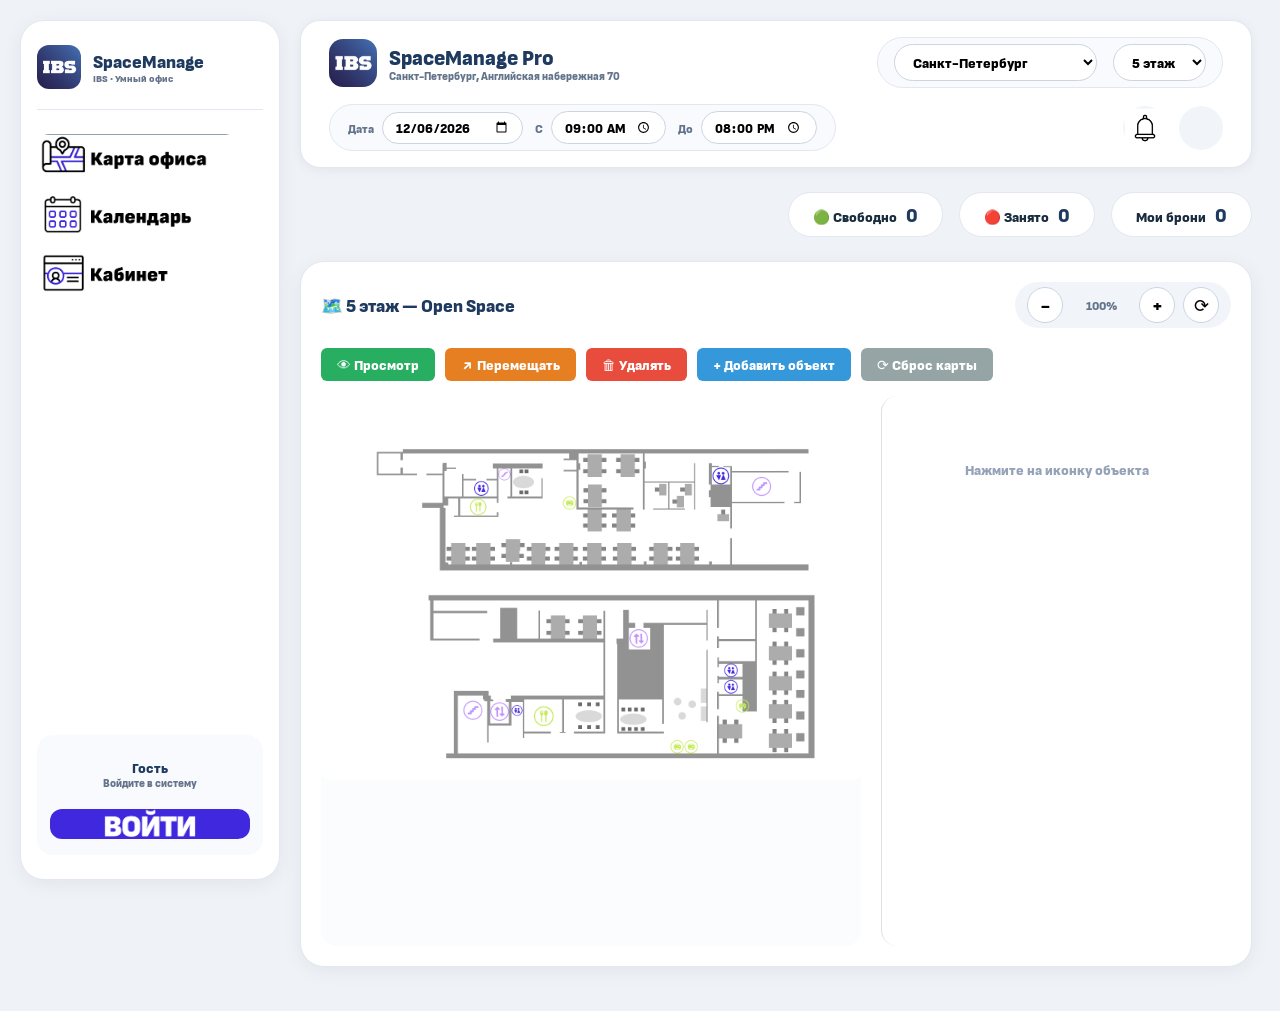
==== frontend/base.html @ 96b79b05 "Basic Frontend connect" ====
<!DOCTYPE html>
<html lang="ru">
<head>
    <meta charset="UTF-8">
    <meta name="viewport" content="width=device-width, initial-scale=1.0, user-scalable=no">
    <title>SpaceManage Pro — IBS</title>
    <style>
        @font-face {
            font-family: 'Attractive-Black';
            src: url('Attractive-Black.ttf') format('truetype');
            font-weight: normal;
            font-style: normal;
        }
        * { box-sizing: border-box; margin: 0; padding: 0; font-family: 'Attractive-Black', 'Segoe UI', sans-serif; }
        body { background-color: #EFF2F7; color: #1A2C3E; }

        .app-wrapper { display: flex; min-height: 100vh; max-width: 1600px; margin: 0 auto; }
        .sidebar-menu {
            width: 260px; background: #FFFFFF; border-radius: 24px; margin: 20px 0 20px 20px;
            padding: 24px 16px; box-shadow: 0 4px 20px rgba(0,0,0,0.06); border: 1px solid #E2E8F0;
            display: flex; flex-direction: column; gap: 24px; height: calc(100vh - 40px);
            position: sticky; top: 20px; overflow-y: auto;
        }
        .menu-logo { display: flex; align-items: center; gap: 12px; padding-bottom: 20px; border-bottom: 1px solid #E2E8F0; }
        .menu-logo-img { width: 44px; height: 44px; border-radius: 12px; object-fit: contain; background: #1E3A5F; display: flex; align-items: center; justify-content: center; color: white; font-size: 22px; font-weight: 700; flex-shrink: 0; }
        .menu-logo-text h2 { font-size: 1.1rem; color: #1E3A5F; font-weight: 700; }
        .menu-logo-text p { font-size: 0.65rem; color: #64748B; }
        .menu-nav { display: flex; flex-direction: column; gap: 8px; }
        .menu-item { display: flex; align-items: center; gap: 14px; padding: 12px 16px; border-radius: 14px; cursor: pointer; transition: all 0.2s; color: #475569; font-weight: 500; font-size: 0.9rem; }
        .menu-item:hover { background: #F1F5F9; }
        .menu-item.active { background: #1E3A5F; color: white; }
        .menu-user-card { margin-top: auto; background: #F8FAFE; border-radius: 16px; padding: 16px; text-align: center; display: flex; flex-direction: column; align-items: center; }
        .menu-user-name { font-weight: 600; color: #1E3A5F; margin-top: 8px; font-size: 0.9rem; }
        .menu-user-email { font-size: 0.7rem; color: #64748B; }
        .main-area { flex: 1; padding: 20px 28px 20px 20px; min-width: 0; }
        .main-header { background: #FFFFFF; border-radius: 20px; margin-bottom: 24px; box-shadow: 0 2px 12px rgba(0,0,0,0.06); padding: 16px 28px; display: flex; justify-content: space-between; align-items: center; flex-wrap: wrap; gap: 16px; border: 1px solid #E2E8F0; }
        .logo-area { display: flex; align-items: center; gap: 12px; }
        .logo-img-header { width: 48px; height: 48px; border-radius: 14px; object-fit: contain; background: #1E3A5F; display: flex; align-items: center; justify-content: center; color: white; font-size: 26px; font-weight: 800; flex-shrink: 0; }
        .logo-text h1 { font-size: 1.3rem; font-weight: 700; color: #1E3A5F; }
        .logo-text p { font-size: 0.7rem; color: #64748B; }
        .nav-controls { display: flex; align-items: center; gap: 16px; background: #F8FAFE; padding: 6px 16px; border-radius: 40px; border: 1px solid #E2E8F0; }
        .office-selector select, .floor-selector select { padding: 8px 14px; border: 1px solid #CBD5E0; border-radius: 30px; font-size: 0.85rem; background: white; cursor: pointer; }
        .filter-bar { display: flex; align-items: center; gap: 12px; background: #F8FAFE; padding: 6px 18px; border-radius: 40px; border: 1px solid #E2E8F0; }
        .filter-group { display: flex; align-items: center; gap: 8px; }
        .filter-group label { font-size: 0.75rem; font-weight: 500; color: #64748B; }
        .filter-group input { padding: 6px 12px; border: 1px solid #CBD5E0; border-radius: 30px; font-size: 0.8rem; background: white; }
        .header-actions { display: flex; align-items: center; gap: 12px; }
        .icon-btn { background: #F1F5F9; border: none; cursor: pointer; padding: 10px; border-radius: 50%; width: 44px; height: 44px; display: flex; align-items: center; justify-content: center; transition: all 0.2s; position: relative; }
        .icon-btn:hover { background: #E2E8F0; transform: scale(1.02); }
        .dropdown { position: relative; }
        .dropdown-menu { position: absolute; top: 55px; right: 0; background: white; border-radius: 20px; box-shadow: 0 12px 35px rgba(0,0,0,0.12); min-width: 320px; display: none; z-index: 1000; border: 1px solid #E2E8F0; }
        .dropdown-menu.show { display: block; animation: slideDown 0.2s ease; }
        @keyframes slideDown { from { opacity: 0; transform: translateY(-10px); } to { opacity: 1; transform: translateY(0); } }
        .dropdown-header { padding: 14px 18px; background: #F8FAFE; border-bottom: 1px solid #E2E8F0; font-weight: 600; color: #1E3A5F; display: flex; justify-content: space-between; border-radius: 20px 20px 0 0; }
        .dropdown-item { padding: 12px 18px; cursor: pointer; transition: background 0.2s; display: flex; align-items: center; gap: 12px; border-bottom: 1px solid #F1F5F9; font-size: 0.85rem; }
        .dropdown-item:hover { background: #F8FAFE; }
        .stats { display: flex; gap: 16px; margin-bottom: 24px; justify-content: flex-end; flex-wrap: wrap; }
        .stat-card { background: white; padding: 10px 24px; border-radius: 40px; font-size: 0.85rem; font-weight: 500; border: 1px solid #E2E8F0; }
        .stat-card span { color: #1E3A5F; font-weight: 700; font-size: 1.2rem; margin-left: 6px; }
        .map-container { background: white; border-radius: 24px; padding: 20px; box-shadow: 0 4px 20px rgba(0,0,0,0.06); border: 1px solid #E2E8F0; margin-bottom: 24px; }
        .map-header { display: flex; justify-content: space-between; align-items: center; margin-bottom: 20px; flex-wrap: wrap; gap: 12px; }
        .map-title { font-weight: 700; font-size: 1.1rem; color: #1E3A5F; }
        .zoom-controls { display: flex; gap: 8px; align-items: center; background: #F1F5F9; padding: 5px 12px; border-radius: 30px; }
        .zoom-btn { background: white; border: 1px solid #CBD5E0; width: 36px; height: 36px; border-radius: 30px; font-size: 18px; cursor: pointer; transition: all 0.2s; }
        .zoom-btn:hover { background: #E2E8F0; transform: scale(1.05); }
        .zoom-level { font-size: 12px; color: #64748B; min-width: 60px; text-align: center; font-weight: 500; }
        .editor-controls { display: flex; gap: 10px; margin-bottom: 15px; flex-wrap: wrap; align-items: center; }
        .mode-btn { background-color: #64748B; color: white; border: none; padding: 8px 16px; border-radius: 6px; cursor: pointer; font-size: 14px; transition: all 0.2s; }
        .mode-btn:hover { opacity: 0.85; }
        .mode-btn-active { background-color: #27ae60 !important; }
        .move-btn { background-color: #e67e22; }
        .delete-btn-mode { background-color: #e74c3c; }
        .add-btn { background-color: #3498db; }
        .reset-map-btn { background-color: #95a5a6; }
        .legend { display: flex; gap: 20px; flex-wrap: wrap; }
        .legend-item { display: flex; align-items: center; gap: 8px; font-size: 0.75rem; }
        .legend-color { width: 16px; height: 16px; border-radius: 50%; }
        .map-content { display: flex; flex: 1; gap: 20px; }
        .map-area { flex: 1; position: relative; min-height: 500px; overflow: hidden; border-radius: 16px; background: #FAFCFE; }
        .map-wrapper { position: relative; width: 100%; height: 100%; min-height: 550px; overflow: auto; background: #FAFCFE; border-radius: 16px; cursor: grab; }
        .map-wrapper:active { cursor: grabbing; }
        .map-inner { position: relative; transform-origin: 0 0; transition: transform 0.1s ease; width: 100%; display: inline-block; }
        .office-plan-img { width: 100%; height: auto; display: block; border-radius: 8px; pointer-events: none; user-select: none; }
        .floor-placeholder { width: 100%; min-height: 550px; background: linear-gradient(135deg, #f0f4f8 0%, #e2e8f0 100%); border-radius: 8px; display: flex; align-items: center; justify-content: center; flex-direction: column; gap: 12px; color: #94a3b8; font-size: 1.1rem; pointer-events: none; }
        .map-object { position: absolute; z-index: 5; transition: transform 0.15s ease; transform: translate(-50%, -50%); display: flex; justify-content: center; align-items: center; user-select: none; cursor: pointer; }
        .map-object:hover { transform: translate(-50%, -50%) scale(1.2); z-index: 10; }
        .object-infra { width: 32px; height: 32px; border-radius: 50%; background-color: #34495e; color: #ffffff; font-size: 14px; font-weight: bold; box-shadow: 0 3px 8px rgba(0,0,0,0.3); border: 2px solid #ffffff; }
        .object-chair { width: 14px; height: 14px; border-radius: 50%; border: 2px solid #fff; box-shadow: 0 2px 4px rgba(0,0,0,0.2); transition: transform 0.15s ease; }
        .chair-available { background-color: #2ecc71; }
        .chair-occupied { background-color: #e74c3c; }
        .chair-highlighted { animation: pulse 0.8s infinite alternate; box-shadow: 0 0 15px #3498db; border-color: #3498db; width: 20px; height: 20px; z-index: 8; }
        @keyframes pulse { from { transform: translate(-50%, -50%) scale(1); } to { transform: translate(-50%, -50%) scale(1.3); } }

        /* ПЕРЕГОВОРНЫЕ КОМНАТЫ */
        .object-meeting-room { width: 42px; height: 42px; border-radius: 12px; background-color: #3498db; color: white; font-size: 22px; font-weight: bold; box-shadow: 0 3px 8px rgba(0,0,0,0.3); border: 2px solid #ffffff; cursor: pointer; display: flex; align-items: center; justify-content: center; }
        .object-meeting-room:hover { transform: translate(-50%, -50%) scale(1.15); }
        .meeting-available { background-color: #3498db; box-shadow: 0 0 8px rgba(52,152,219,0.5); }
        .meeting-occupied { background-color: #e74c3c; }
        .meeting-highlighted { animation: pulse-meeting 0.8s infinite alternate; box-shadow: 0 0 20px #f39c12; border-color: #f39c12; width: 48px; height: 48px; z-index: 8; }
        @keyframes pulse-meeting { from { transform: translate(-50%, -50%) scale(1); } to { transform: translate(-50%, -50%) scale(1.2); } }

        /* ЗОНЫ ОТДЫХА: PlayStation, Теннис, Массаж (НЕ участвуют в поиске ближайших мест) */
        .object-recreation { width: 42px; height: 42px; border-radius: 12px; background-color: #9b59b6; color: white; font-size: 22px; font-weight: bold; box-shadow: 0 3px 8px rgba(0,0,0,0.3); border: 2px solid #ffffff; cursor: pointer; display: flex; align-items: center; justify-content: center; }
        .object-recreation:hover { transform: translate(-50%, -50%) scale(1.15); }
        .rec-available { background-color: #9b59b6; }
        .rec-occupied { background-color: #e74c3c; }

        .tooltip { position: fixed; background: #1E293B; color: white; padding: 10px 16px; border-radius: 12px; font-size: 0.75rem; z-index: 1500; pointer-events: none; white-space: nowrap; box-shadow: 0 4px 12px rgba(0,0,0,0.15); }
        .tooltip::before { content: ''; position: absolute; top: -6px; left: 50%; transform: translateX(-50%); border-left: 6px solid transparent; border-right: 6px solid transparent; border-bottom: 6px solid #1E293B; }
        .sidebar { width: 350px; background-color: #fff; border-left: 1px solid #e0e0e0; padding: 25px; display: flex; flex-direction: column; gap: 20px; overflow-y: auto; border-radius: 16px; }
        .info-card { background-color: #f8fafc; border: 1px solid #e2e8f0; border-radius: 8px; padding: 15px; }
        .info-card h3 { margin-bottom: 8px; color: #1e293b; font-size: 18px; }
        .nearest-title { font-weight: 600; font-size: 14px; color: #1e293b; margin-top: 15px; margin-bottom: 8px; }
        .nearest-list { list-style: none; display: flex; flex-direction: column; gap: 8px; }
        .nearest-item { background: #fff; border: 1px solid #e2e8f0; padding: 10px; border-radius: 6px; font-size: 13px; display: flex; justify-content: space-between; align-items: center; cursor: pointer; }
        .nearest-item:hover { background: #f8fafc; }
        .empty-state { color: #94a3b8; text-align: center; margin-top: 40px; font-size: 14px; }
        .calendar-view { display: none; background: white; border-radius: 24px; padding: 24px; border: 1px solid #E2E8F0; margin-bottom: 24px; }
        .calendar-view.show { display: block; }
        .calendar-header { display: flex; justify-content: space-between; align-items: center; margin-bottom: 24px; }
        .calendar-grid { display: grid; grid-template-columns: repeat(7, 1fr); gap: 8px; }
        .calendar-weekday { text-align: center; font-weight: 600; color: #64748B; padding: 12px; }
        .calendar-day { background: #F8FAFE; border-radius: 12px; padding: 12px 8px; text-align: center; cursor: pointer; transition: all 0.2s; min-height: 80px; }
        .calendar-day:hover { background: #E2E8F0; }
        .calendar-day-number { font-weight: 600; font-size: 1rem; margin-bottom: 4px; }
        .booking-dot { width: 6px; height: 6px; background: #3498db; border-radius: 50%; margin: 2px auto; }
        .event-badge { background: #1E3A5F; color: white; font-size: 10px; padding: 2px 6px; border-radius: 20px; margin-top: 4px; display: inline-block; }
        .booking-modal { display: none; position: fixed; top: 0; left: 0; width: 100%; height: 100%; background: rgba(0,0,0,0.5); backdrop-filter: blur(4px); z-index: 2000; align-items: center; justify-content: center; }
        .booking-modal.show { display: flex; }
        .booking-modal-content { background: white; border-radius: 28px; padding: 32px; max-width: 500px; width: 90%; animation: slideUp 0.3s ease; box-shadow: 0 25px 50px -12px rgba(0,0,0,0.25); }
        @keyframes slideUp { from { transform: translateY(30px); opacity: 0; } to { transform: translateY(0); opacity: 1; } }
        .form-group { margin-bottom: 20px; }
        .form-group label { display: block; font-weight: 500; font-size: 0.8rem; color: #64748B; margin-bottom: 6px; }
        .form-group input, .form-group select { width: 100%; padding: 12px 14px; border: 1px solid #CBD5E0; border-radius: 14px; font-size: 0.9rem; }
        .modal-buttons { display: flex; gap: 12px; margin-top: 24px; flex-direction: column; align-items: center; }
        .btn { padding: 12px 20px; border-radius: 40px; font-weight: 600; cursor: pointer; border: none; font-size: 0.9rem; }
        .btn-primary { background: #1E3A5F; color: white; flex: 1; }
        .btn-secondary { background: #F1F5F9; color: #1E293B; flex: 1; }
        .type-selector { display: grid; grid-template-columns: 1fr 1fr; gap: 10px; margin-bottom: 15px; }
        .type-option { padding: 10px; border: 1px solid #CBD5E0; border-radius: 12px; cursor: pointer; text-align: center; transition: all 0.2s; background: white; font-size: 0.85rem; }
        .type-option.selected { background: #1E3A5F; color: white; border-color: #1E3A5F; }
        .profile-page { display: none; background: white; border-radius: 24px; padding: 28px; margin-bottom: 24px; border: 1px solid #E2E8F0; }
        .profile-page.show { display: block; }
        .profile-header { display: flex; justify-content: space-between; margin-bottom: 24px; padding-bottom: 16px; border-bottom: 2px solid #E2E8F0; }
        .profile-title { font-size: 1.5rem; font-weight: 700; color: #1E3A5F; }
        .booking-item, .history-item { background: #F8FAFE; padding: 14px; border-radius: 16px; margin-bottom: 10px; display: flex; justify-content: space-between; align-items: center; flex-wrap: wrap; gap: 10px; }
        .booking-actions { display: flex; gap: 8px; }
        .btn-cancel-booking { background: #FEE2E2; color: #DC2626; border: none; padding: 6px 14px; border-radius: 30px; font-size: 0.7rem; cursor: pointer; }
        .btn-edit-booking { background: #FEF3C7; color: #D97706; border: none; padding: 6px 14px; border-radius: 30px; font-size: 0.7rem; cursor: pointer; }
        .back-btn { background: #F1F5F9; border: none; padding: 8px 20px; border-radius: 30px; cursor: pointer; font-size: 0.85rem; }
        .admin-panel { margin-top: 24px; background: #F8FAFE; border-radius: 20px; padding: 20px; border: 1px solid #E2E8F0; }
        .admin-panel h3 { font-size: 1.2rem; color: #1E3A5F; margin-bottom: 16px; display: flex; align-items: center; gap: 8px; }
        .admin-users-list { max-height: 300px; overflow-y: auto; margin-bottom: 20px; }
        .admin-user-item { background: white; padding: 12px 16px; border-radius: 12px; margin-bottom: 8px; display: flex; justify-content: space-between; align-items: center; border: 1px solid #E2E8F0; }
        .admin-user-info { display: flex; flex-direction: column; gap: 4px; }
        .admin-user-name { font-weight: 600; color: #1E3A5F; }
        .admin-user-email { font-size: 0.7rem; color: #64748B; }
        .admin-user-pass { font-size: 0.65rem; color: #94A3B8; }
        .admin-delete-btn { background: #FEE2E2; border: none; color: #DC2626; padding: 6px 12px; border-radius: 20px; cursor: pointer; font-size: 0.7rem; transition: all 0.2s; }
        .admin-delete-btn:hover { background: #FECACA; }
        .admin-add-form { display: flex; flex-wrap: wrap; gap: 12px; margin-top: 16px; padding-top: 16px; border-top: 1px solid #E2E8F0; }
        .admin-add-form input { flex: 1; min-width: 140px; padding: 10px 12px; border: 1px solid #CBD5E0; border-radius: 30px; font-size: 0.8rem; }
        .admin-add-btn { background: #1E3A5F; color: white; border: none; padding: 8px 20px; border-radius: 30px; cursor: pointer; font-weight: 500; transition: all 0.2s; }
        .admin-add-btn:hover { background: #2D4A6E; }
        .under-development { display: flex; align-items: center; justify-content: center; height: 500px; flex-direction: column; gap: 20px; background: #F8FAFE; border-radius: 16px; margin: 20px; }
        .toast { position: fixed; bottom: 24px; right: 24px; background: #1E3A5F; color: white; padding: 12px 24px; border-radius: 40px; z-index: 3000; animation: fadeInOut 2.5s ease; font-size: 0.85rem; box-shadow: 0 4px 16px rgba(0,0,0,0.2); }
        .toast.error { background-color: #e74c3c; }
        @keyframes fadeInOut { 0% { opacity: 0; transform: translateY(20px); } 15% { opacity: 1; transform: translateY(0); } 85% { opacity: 1; } 100% { opacity: 0; transform: translateY(20px); } }
        .confirm-popup { position: fixed; bottom: 24px; right: 24px; background: white; border-radius: 20px; padding: 20px 24px; box-shadow: 0 8px 32px rgba(0,0,0,0.18); border: 1px solid #E2E8F0; z-index: 3500; min-width: 300px; display: none; animation: slideUp 0.3s ease; }
        .confirm-popup.show { display: block; }
        .confirm-popup-title { font-weight: 700; color: #1E3A5F; margin-bottom: 8px; }
        .confirm-popup-info { font-size: 0.8rem; color: #64748B; margin-bottom: 16px; }
        .confirm-popup-btns { display: flex; gap: 10px; }

        /* Анимированные кнопки */
        .animated-btn { background-size: cover !important; background-position: center !important; background-repeat: no-repeat !important; transition: all 0.2s ease; border: none; cursor: pointer; position: relative; overflow: hidden; display: inline-block; font-size: 0 !important; color: transparent !important; text-indent: -9999px !important; }
        .animated-btn:hover { transform: scale(1.03); box-shadow: 0 0 0 4px rgba(52, 152, 219, 0.3); }
        .menu-user-card { margin-top: auto; background: #F8FAFE; border-radius: 16px; padding: 16px; text-align: center; display: flex; flex-direction: column; align-items: center; }
        .icon-btn#notifBtn, .icon-btn#profileBtn { width: 44px !important; height: 44px !important; border-radius: 50%; }
        .btn-book { width: 340px !important; height: 58px !important; border-radius: 14px; background-image: url('confirm-static.png') !important; }
        .btn-book1 { width: 340px !important; height: 33px !important; border-radius: 14px; background-image: url('зб1.png') !important; }
        .btn-cancel { width: 220px !important; height: 46px !important; border-radius: 12px; background-image: url('cancel-static.png') !important; }
        .btn-wp { width: 200px !important; height: 46px !important; border-radius: 12px; background-image: url('cabinet-static.png') !important; }
        .btn-mp { width: 200px !important; height: 46px !important; border-radius: 12px; background-image: url('map-static.png') !important; }
        .btn-cl { width: 200px !important; height: 46px !important; border-radius: 12px; background-image: url('calendar-static.png') !important; }
        .btn-ok { width: 240px !important; height: 46px !important; border-radius: 12px; background-image: url('+.png') !important; }
        .btn-enter { width: 200px !important; height: 30px !important; border-radius: 12px; margin-top: 20px; display: block; background-image: url('enter1.png') !important; }
        .btn-ex { width: 130px !important; height: 30px !important; border-radius: 12px; margin-top: 20px; display: block; background-image: url('ex1.png') !important; }
        .btn-mp:hover, .btn-mp:focus { background-image: url('map-hover.gif') !important; }
        .btn-cl:hover, .btn-cl:focus { background-image: url('calendar-hover.gif') !important; }
        .btn-wp:hover, .btn-wp:focus { background-image: url('cabinet-hover.gif') !important; }
        .btn-book:hover { background-image: url('confirm-hover.gif') !important; }
        .btn-ex:hover { background-image: url('ex2.gif') !important; }
        .btn-ok:hover { background-image: url('-.gif') !important; }
        .btn-cancel:hover { background-image: url('cancel-hover.gif') !important; }
        .btn-book1:hover { background-image: url('зб2.gif') !important; }
        .icon-btn#notifBtn { background-image: url('notification-static.png') !important; }
        .icon-btn#profileBtn { background-image: url('пд1.png') !important; }
        .icon-btn#notifBtn:hover { background-image: url('222.gif') !important; }
        .icon-btn#profileBtn:hover { background-image: url('1.gif') !important; }
        .modal-buttons { display: flex !important; flex-direction: column !important; align-items: center !important; gap: 12px !important; margin-top: 24px !important; }
        .btn-book { order: 1; }
        .btn-cancel { order: 2; }
        html, body { font-family: "Attractive-Black", sans-serif; }
        .menu-nav { display: flex; gap: 12px; }
        .menu-nav input { display: none; }
        #menu-map:checked + .btn-mp { background-image: url('map-hover.gif') !important; }
        #menu-calendar:checked + .btn-cl { background-image: url('calendar-hover.gif') !important; }
        #menu-profile:checked + .btn-wp { background-image: url('cabinet-hover.gif') !important; }
        .btn-mp:hover { background-image: url('map-hover.gif') !important; }
        .btn-cl:hover { background-image: url('calendar-hover.gif') !important; }
        .btn-wp:hover { background-image: url('cabinet-hover.gif') !important; }
        @media (max-width: 1200px) { .main-area { padding: 16px; } .map-content { flex-direction: column; } .sidebar { width: 100%; } }
        @media (max-width: 1000px) { .sidebar-menu { width: 80px; padding: 16px 8px; } .menu-logo-text, .menu-item span:not(.menu-icon), .menu-user-card p, .menu-user-name { display: none; } .menu-item { justify-content: center; } .main-header { flex-direction: column; } }
    </style>
</head>
<body>
<div class="app-wrapper">
    <div class="sidebar-menu">
        <div class="menu-logo">
            <div class="menu-logo-img" id="menuLogoContainer">IBS</div>
            <div class="menu-logo-text"><h2>SpaceManage</h2><p>IBS · Умный офис</p></div>
        </div>
        <div class="menu-nav">
            <div class="menu-item btn-mp animated-btn" data-page="map">Карта офиса</div>
            <div class="menu-item btn-cl animated-btn" data-page="calendar">Календарь</div>
            <div class="menu-item btn-wp animated-btn" data-page="profile">Личный кабинет</div>
        </div>
        <div class="menu-user-card" id="menuUserCard">
            <div class="menu-user-name" id="menuUserName">Гость</div>
            <div class="menu-user-email" id="menuUserEmail">Войдите в систему</div>
            <button class="btn-enter animated-btn" id="menuLoginBtn">Войти</button>
            <button class="btn-ex animated-btn" id="menuLogoutBtn">Выйти</button>
        </div>
    </div>
    <div class="main-area">
        <div class="main-header">
            <div class="logo-area">
                <div class="logo-img-header" id="headerLogoContainer">IBS</div>
                <div class="logo-text"><h1>SpaceManage Pro</h1><p>Санкт-Петербург, Английская набережная 70</p></div>
            </div>
            <div class="nav-controls">
                <div class="office-selector"><select id="officeSelect"><option value="spb" selected>Санкт-Петербург</option><option value="msk">Москва — в разработке</option><option value="kazan">Казань — в разработке</option></select></div>
                <div class="floor-selector"><select id="floorSelect"><option value="5" selected>5 этаж</option><option value="3">3 этаж</option></select></div>
            </div>
            <div class="filter-bar">
                <div class="filter-group"><label>Дата</label><input type="date" id="globalDateFilter"></div>
                <div class="filter-group"><label>С</label><input type="time" id="globalStartFilter" value="09:00"></div>
                <div class="filter-group"><label>До</label><input type="time" id="globalEndFilter" value="20:00"></div>
            </div>
            <div class="header-actions">
                <div class="dropdown"><button class="icon-btn animated-btn" id="notifBtn"></button><div class="dropdown-menu" id="notifMenu"><div class="dropdown-header">Уведомления<button id="clearAllNotifBtn" style="background:none;border:none;cursor:pointer;">✖</button></div><div id="notificationsList"></div></div></div>
                <div class="dropdown"><button class="icon-btn animated-btn" id="profileBtn"></button><div class="dropdown-menu" id="profileMenu"><div class="dropdown-header" id="profileHeader">Профиль</div><div class="dropdown-item" id="viewProfileBtn">Мой профиль</div><div class="dropdown-item" id="loginBtnItem">Войти</div><div class="dropdown-item" id="logoutBtnItem" style="display:none;">Выйти</div></div></div>
            </div>
        </div>
        <div class="stats" id="mainStats">
            <div class="stat-card">🟢 Свободно <span id="freeCount">0</span></div>
            <div class="stat-card">🔴 Занято <span id="occupiedCount">0</span></div>
            <div class="stat-card">Мои брони <span id="myBookingsCount">0</span></div>
        </div>
        <div id="mapPage"></div>
        <div id="calendarPage" class="calendar-view">
            <div class="calendar-header"><button class="btn btn-secondary" id="prevMonthBtn">◀ Назад</button><h2 id="currentMonthYear"></h2><button class="btn btn-secondary" id="nextMonthBtn">Вперёд ▶</button></div>
            <div class="calendar-grid" id="calendarGrid"><div class="calendar-weekday">Пн</div><div class="calendar-weekday">Вт</div><div class="calendar-weekday">Ср</div><div class="calendar-weekday">Чт</div><div class="calendar-weekday">Пт</div><div class="calendar-weekday">Сб</div><div class="calendar-weekday">Вс</div></div>
        </div>
        <div id="profilePage" class="profile-page">
            <div class="profile-header"><div class="profile-title">Личный кабинет</div><button class="back-btn" id="backToMapBtn">← На карту</button></div>
            <div style="margin-bottom:20px; padding:16px; background:#F8FAFE; border-radius:16px;"><strong>Имя:</strong> <span id="profileName">—</span><br><strong>Email:</strong> <span id="profileEmail">—</span></div>
            <div id="profileBookingsContainer" style="margin-bottom:20px;"><h4>Мои активные бронирования</h4><div id="profileBookingsList"></div></div>
            <div id="adminPanelContainer"></div>
        </div>
    </div>
</div>

<div id="bookingModal" class="booking-modal"><div class="booking-modal-content"><h3>Бронирование места</h3><div id="modalSelectedSpace">—</div><div class="form-group"><label>Дата</label><input type="date" id="modalBookingDate"></div><div class="form-group"><label>Начало</label><input type="time" id="modalStartTime"></div><div class="form-group"><label>Конец</label><input type="time" id="modalEndTime"></div><div class="form-group"><label>👥 Пригласить участника</label><input type="text" id="inviteUser" placeholder="Имя коллеги"></div><div class="modal-buttons"><button class="btn-cancel animated-btn" id="closeModalBtn">Отмена</button><button class="btn-book animated-btn" id="confirmBookingBtn">Забронировать</button></div></div></div>
<div class="confirm-popup" id="confirmPopup"><div class="confirm-popup-title">Подтвердите бронирование</div><div id="confirmPopupInfo">—</div><div class="confirm-popup-btns"><button class="btn-cancel animated-btn" id="confirmPopupCancelBtn">Отмена</button><button class="btn-ok animated-btn" id="confirmPopupOkBtn">Подтвердить</button></div></div>
<div id="editModal" class="booking-modal"><div class="booking-modal-content"><h3>✏️ Редактирование брони</h3><div id="editSelectedSpace">—</div><div class="form-group"><label>Дата</label><input type="date" id="editBookingDate"></div><div class="form-group"><label>Начало</label><input type="time" id="editStartTime"></div><div class="form-group"><label>Конец</label><input type="time" id="editEndTime"></div><div class="form-group"><label>Пригласить</label><input type="text" id="editInviteUser" placeholder="Имя коллеги"></div><div class="modal-buttons"><button class="btn-cancel animated-btn" id="closeEditBtn">Отмена</button><button class="btn-ok animated-btn" id="saveEditBtn">Сохранить</button></div></div></div>
<div id="authModal" class="booking-modal"><div class="booking-modal-content"><h3>Авторизация</h3><div class="form-group"><input type="text" id="loginName" placeholder="Ваше имя"></div><div class="form-group"><input type="email" id="loginEmail" placeholder="Email"></div><div class="modal-buttons"><button class="btn-secondary" id="closeAuthBtn">Отмена</button><button class="btn-primary" id="doLoginBtn">Войти</button></div></div></div>
<div id="addObjectModal" class="booking-modal"><div class="booking-modal-content add-object-modal-content"><h3>➕ Добавить объект</h3><div class="form-group"><label>Тип объекта:</label><div class="type-selector" id="objectTypeSelector"><div class="type-option" data-type="chair" data-label="💺" data-name="Рабочее место">💺 Кресло</div><div class="type-option" data-type="toilet" data-label="🚽" data-name="Туалет">🚽 Туалет</div><div class="type-option" data-type="canteen" data-label="☕" data-name="Столовая">☕ Столовая</div><div class="type-option" data-type="meeting_room" data-label="👥" data-name="Переговорная">👥 Переговорная</div><div class="type-option" data-type="playstation" data-label="🎮" data-name="PlayStation">🎮 PlayStation</div><div class="type-option" data-type="tennis" data-label="🏓" data-name="Настольный теннис">🏓 Теннис</div><div class="type-option" data-type="massage" data-label="💆" data-name="Массажное кресло">💆 Массаж</div></div></div><div class="form-group"><label>Название</label><input type="text" id="newObjectName" placeholder="Название"></div><div class="modal-buttons"><button class="btn btn-secondary" id="closeAddModalBtn">Отмена</button><button class="btn btn-primary" id="confirmAddObjectBtn">Добавить</button></div></div></div>

<script>
// ==============================================
// ДАННЫЕ КАРТЫ (инфраструктура + кресла + переговорные + зоны отдыха)
// ==============================================
const defaultFloorData = {
    'spb_5': {
        infra: [
            { id: 'f5_toilet_top', type: 'toilet', label: 'WC', name: 'Туалет (Верхнее крыло)', desc: 'Санитарная зона', x: 28.5, y: 24.5 },
            { id: 'f5_canteen_top', type: 'canteen', label: '☕', name: 'Столовая', desc: 'Зона кухни', x: 28.5, y: 34.0 },
            { id: 'f5_lift', type: 'lift', label: '🛗', name: 'Лифт', desc: 'Лифтовой холл', x: 33.5, y: 82.5 },
            { id: 'f5_printer', type: 'printer', label: '🖨️', name: 'Принтер', desc: 'МФУ', x: 55.0, y: 25.0 }
        ],
        chairs: [
            { id: 'f5_w1', name: 'Рабочее место А-1', type: 'workspace', desc: 'Стол с ПК', available: true, x: 49.0, y: 17.5 },
            { id: 'f5_w2', name: 'Рабочее место А-2', type: 'workspace', desc: 'Стол с ПК', available: true, x: 53.0, y: 17.5 },
            { id: 'f5_w3', name: 'Рабочее место А-3', type: 'workspace', desc: 'Стол с ПК', available: true, x: 49.0, y: 27.0 },
            { id: 'f5_b1', name: 'Рабочее место Б-1', type: 'workspace', desc: 'Open Space', available: true, x: 24.5, y: 41.5 },
            { id: 'f5_b2', name: 'Рабочее место Б-2', type: 'workspace', desc: 'Open Space', available: false, x: 29.0, y: 41.5 },
            { id: 'f5_b3', name: 'Рабочее место Б-3', type: 'workspace', desc: 'Open Space', available: true, x: 33.5, y: 41.5 }
        ],
        meetingRooms: [
            { id: 'f5_meeting_big', name: 'Большая переговорная', desc: 'Вместительная комната до 12 человек', available: true, x: 65.0, y: 45.0, capacity: 12, hasProjector: true, type: 'meeting_room', label: '👥' },
            { id: 'f5_meeting_small', name: 'Малая переговорная', desc: 'Уютная комната до 6 человек', available: true, x: 72.0, y: 55.0, capacity: 6, hasProjector: false, type: 'meeting_room', label: '👥' }
        ],
        recreation: [
            { id: 'f5_playstation', name: 'PlayStation 5', desc: 'Игровая зона с PS5', available: true, x: 80.0, y: 30.0, type: 'playstation', label: '🎮' },
            { id: 'f5_tennis', name: 'Настольный теннис', desc: 'Стол для пинг-понга', available: true, x: 20.0, y: 70.0, type: 'tennis', label: '🏓' },
            { id: 'f5_massage', name: 'Массажное кресло', desc: 'Зона релаксации', available: true, x: 85.0, y: 75.0, type: 'massage', label: '💆' }
        ]
    },
    'spb_3': {
        infra: [
            { id: 'f3_toilet_a', type: 'toilet', label: 'WC', name: 'Туалет', desc: 'Санитарная зона', x: 22.0, y: 30.0 }
        ],
        chairs: [
            { id: 'f3_c1', name: 'Зал А — Место 1', type: 'workspace', desc: 'Рабочее место', available: true, x: 45.0, y: 35.0 },
            { id: 'f3_c2', name: 'Зал А — Место 2', type: 'workspace', desc: 'Рабочее место', available: true, x: 52.0, y: 35.0 },
            { id: 'f3_c3', name: 'Зал А — Место 3', type: 'workspace', desc: 'Рабочее место', available: false, x: 59.0, y: 35.0 }
        ],
        meetingRooms: [
            { id: 'f3_meeting', name: 'Конференц-зал', desc: 'Большой зал для совещаний', available: true, x: 70.0, y: 25.0, capacity: 20, hasProjector: true, type: 'meeting_room', label: '👥' }
        ],
        recreation: [
            { id: 'f3_playstation', name: 'PlayStation', desc: 'Игровая зона', available: true, x: 15.0, y: 70.0, type: 'playstation', label: '🎮' }
        ]
    }
};

function loadFloorData(floorKey) {
    const saved = localStorage.getItem(`floor_${floorKey}`);
    if (saved) return JSON.parse(saved);
    return JSON.parse(JSON.stringify(defaultFloorData[floorKey] || { infra: [], chairs: [], meetingRooms: [], recreation: [] }));
}
function saveFloorData(floorKey, data) { localStorage.setItem(`floor_${floorKey}`, JSON.stringify(data)); }

let currentFloorKey = 'spb_5';
let infraObjects = [], chairs = [], meetingRooms = [], recreation = [];
let nextChairId = Date.now(), nextInfraId = Date.now() + 1, nextMeetingId = Date.now() + 2, nextRecId = Date.now() + 3;
let currentMode = 'view', currentZoom = 1.0;
const MIN_ZOOM = 1.0, MAX_ZOOM = 2.0;
let currentPage = 'map', currentCalendarDate = new Date();
let pendingNewObjectType = null, editingBookingId = null, currentTooltip = null, pendingBookingData = null;
let currentUser = JSON.parse(localStorage.getItem('officeUser')) || null;
let bookings = JSON.parse(localStorage.getItem('officeBookings')) || [];
let notifications = JSON.parse(localStorage.getItem('officeNotifications')) || [];
let currentSelectedItem = null;
let employees = JSON.parse(localStorage.getItem('officeEmployees')) || [];

function isRealAdmin() {
    if (!currentUser) return false;
    if (currentUser.name === 'Admin' && currentUser.isAdmin === true) return true;
    const adminInEmployees = employees.find(e => e.name === 'Admin' && e.isAdmin === true);
    if (adminInEmployees && currentUser.name === 'Admin') return true;
    return false;
}

function saveToLocal() {
    localStorage.setItem('officeBookings', JSON.stringify(bookings));
    localStorage.setItem('officeUser', JSON.stringify(currentUser));
    localStorage.setItem('officeNotifications', JSON.stringify(notifications));
    localStorage.setItem('officeEmployees', JSON.stringify(employees));
}
function saveCurrentFloor() { saveFloorData(currentFloorKey, { infra: infraObjects, chairs: chairs, meetingRooms: meetingRooms, recreation: recreation }); }
function escapeHtml(str) { if (!str) return ''; return str.replace(/[&<>"']/g, m => ({'&':'&amp;','<':'&lt;','>':'&gt;','"':'&quot;',"'":'&#39;'})[m]); }
function showToast(msg, isError) { const toast = document.createElement('div'); toast.className = 'toast' + (isError ? ' error' : ''); toast.innerText = msg; document.body.appendChild(toast); setTimeout(() => toast.remove(), 2500); }
function addNotification(text) { notifications.unshift({ id: Date.now(), text, time: new Date().toLocaleTimeString(), read: false }); if (notifications.length > 30) notifications.pop(); saveToLocal(); updateNotificationsUI(); }
function updateNotificationsUI() { const c = document.getElementById('notificationsList'); if (!c) return; if (notifications.length === 0) { c.innerHTML = '<div class="dropdown-item" style="color:#94a3b8;">Нет уведомлений</div>'; return; } c.innerHTML = notifications.slice(0,15).map(n => `<div class="dropdown-item"><div>${escapeHtml(n.text)}</div><div style="font-size:0.7rem;color:#888;">${n.time}</div></div>`).join(''); }

function isItemBooked(itemId, itemType, date, start, end) {
    for (let b of bookings) {
        if (b.spaceId === itemId && b.date === date && start < b.endTime && end > b.startTime) return b;
    }
    return null;
}
function getItemAvailability(itemId, isAvailable, date, start, end) {
    const booking = isItemBooked(itemId, null, date, start, end);
    return { available: booking ? false : isAvailable, booking };
}

function getChairAvailability(chair) {
    const date = document.getElementById('globalDateFilter').value;
    const start = document.getElementById('globalStartFilter').value;
    const end = document.getElementById('globalEndFilter').value;
    return getItemAvailability(chair.id, chair.available, date, start, end);
}
function getMeetingRoomAvailability(room) {
    const date = document.getElementById('globalDateFilter').value;
    const start = document.getElementById('globalStartFilter').value;
    const end = document.getElementById('globalEndFilter').value;
    return getItemAvailability(room.id, room.available, date, start, end);
}
function getRecreationAvailability(rec) {
    const date = document.getElementById('globalDateFilter').value;
    const start = document.getElementById('globalStartFilter').value;
    const end = document.getElementById('globalEndFilter').value;
    return getItemAvailability(rec.id, rec.available, date, start, end);
}

// Поиск ближайших мест ТОЛЬКО для кресел и переговорных (НЕ для зон отдыха)
function findNearestSpaces(objX, objY, limit = 3) {
    const date = document.getElementById('globalDateFilter').value;
    const start = document.getElementById('globalStartFilter').value;
    const end = document.getElementById('globalEndFilter').value;
    const availableChairs = chairs.filter(c => !isItemBooked(c.id, null, date, start, end) && c.available);
    const availableRooms = meetingRooms.filter(r => !isItemBooked(r.id, null, date, start, end) && r.available);
    const allSpaces = [...availableChairs.map(s => ({ ...s, spaceType: 'chair', icon: '💺' })), ...availableRooms.map(s => ({ ...s, spaceType: 'meeting_room', icon: '👥' }))];
    return allSpaces.map(s => ({ ...s, dist: Math.hypot(s.x-objX, s.y-objY) })).sort((a,b)=>a.dist-b.dist).slice(0, limit);
}
function highlightNearestSpaces(objX, objY) {
    document.querySelectorAll('.object-chair, .object-meeting-room').forEach(el => el.classList.remove('chair-highlighted', 'meeting-highlighted'));
    findNearestSpaces(objX, objY, 3).forEach(space => {
        const el = document.getElementById(space.id);
        if (el) {
            if (space.spaceType === 'chair') el.classList.add('chair-highlighted');
            else el.classList.add('meeting-highlighted');
        }
    });
}

function showTooltip(element, item, type) {
    let available, booking;
    if (type === 'chair') { const res = getChairAvailability(item); available = res.available; booking = res.booking; }
    else if (type === 'meeting_room') { const res = getMeetingRoomAvailability(item); available = res.available; booking = res.booking; }
    else { const res = getRecreationAvailability(item); available = res.available; booking = res.booking; }
    const start = document.getElementById('globalStartFilter').value, end = document.getElementById('globalEndFilter').value;
    let text = `<strong>${escapeHtml(item.name)}</strong><br>`;
    if (type === 'meeting_room') text += `👥 ${item.capacity} чел.<br>`;
    if (!available && booking) text += `🔴 Занято: ${booking.startTime}—${booking.endTime}<br>👤 ${escapeHtml(booking.userName)}`;
    else text += `🟢 Свободно ${start}—${end}`;
    if (currentTooltip) currentTooltip.remove();
    const tt = document.createElement('div'); tt.className = 'tooltip'; tt.innerHTML = text; document.body.appendChild(tt);
    const rect = element.getBoundingClientRect();
    tt.style.left = (rect.left + rect.width/2 - tt.offsetWidth/2) + 'px';
    tt.style.top = (rect.top - tt.offsetHeight - 8) + 'px';
    currentTooltip = tt;
}
function hideTooltip() { if (currentTooltip) { currentTooltip.remove(); currentTooltip = null; } }

function switchFloor(office, floor) {
    saveCurrentFloor();
    const newKey = `${office}_${floor}`;
    currentFloorKey = newKey;
    const data = loadFloorData(newKey);
    infraObjects = data.infra || [];
    chairs = data.chairs || [];
    meetingRooms = data.meetingRooms || [];
    recreation = data.recreation || [];
    currentZoom = 1.0;
}

function renderAdminPanel() {
    const container = document.getElementById('adminPanelContainer');
    if (!container) return;
    if (!currentUser || !isRealAdmin()) { container.innerHTML = ''; return; }
    container.innerHTML = `<div class="admin-panel"><h3>🔧 Панель администратора</h3><div class="admin-users-list" id="adminUsersList"></div><div class="admin-add-form"><input type="text" id="newEmpName" placeholder="Имя"><input type="email" id="newEmpEmail" placeholder="Email"><input type="text" id="newEmpPass" placeholder="Пароль"><button class="admin-add-btn" id="addEmployeeBtn">➕ Добавить</button></div></div>`;
    renderEmployeeList();
    document.getElementById('addEmployeeBtn')?.addEventListener('click', () => {
        const name = document.getElementById('newEmpName').value.trim();
        const email = document.getElementById('newEmpEmail').value.trim();
        const pass = document.getElementById('newEmpPass').value.trim();
        if (!name || !email || !pass) { showToast('Заполните все поля', true); return; }
        if (employees.some(e => e.name === name || e.email === email)) { showToast('Сотрудник уже существует', true); return; }
        employees.push({ id: Date.now(), name, email, password: pass, isAdmin: false });
        saveToLocal();
        renderAdminPanel();
        showToast(`✅ Сотрудник ${name} добавлен`);
    });
}
function renderEmployeeList() {
    const list = document.getElementById('adminUsersList');
    if (!list) return;
    if (employees.length === 0) { list.innerHTML = '<div style="text-align:center;color:#94a3b8;">Нет сотрудников</div>'; return; }
    list.innerHTML = employees.map(emp => `<div class="admin-user-item"><div class="admin-user-info"><div class="admin-user-name">${escapeHtml(emp.name)} ${emp.isAdmin ? '👑' : ''}</div><div class="admin-user-email">${escapeHtml(emp.email)}</div><div class="admin-user-pass">🔒 ${escapeHtml(emp.password)}</div></div>${!emp.isAdmin ? `<button class="admin-delete-btn" data-id="${emp.id}">🗑 Удалить</button>` : '<span style="font-size:0.7rem;color:#94a3b8;">Админ</span>'}</div>`).join('');
    document.querySelectorAll('.admin-delete-btn').forEach(btn => {
        btn.addEventListener('click', () => {
            const id = parseInt(btn.dataset.id);
            const toDelete = employees.find(e => e.id === id);
            if (toDelete && !toDelete.isAdmin && confirm(`Удалить сотрудника ${toDelete.name}?`)) {
                employees = employees.filter(e => e.id !== id);
                saveToLocal();
                renderAdminPanel();
                showToast(`❌ ${toDelete.name} удалён`);
            }
        });
    });
}

function renderMap() {
    const office = document.getElementById('officeSelect').value, floor = document.getElementById('floorSelect').value;
    const mapContainer = document.getElementById('mapPage');
    if (office !== 'spb' || !['5','3'].includes(floor)) { mapContainer.innerHTML = `<div class="under-development"><h2>В разработке</h2><p>Карта скоро появится</p></div>`; updateStats(); return; }
    const newKey = `spb_${floor}`;
    if (currentFloorKey !== newKey) switchFloor('spb', floor);
    const imgSrc = floor === '5' ? 'floor5.png' : 'floor3.png';
    const floorLabels = {'5':'5 этаж — Open Space','3':'3 этаж — Конференц-зал'};
    mapContainer.innerHTML = `<div class="map-container"><div class="map-header"><div class="map-title">🗺️ ${floorLabels[floor]}</div><div class="zoom-controls"><button class="zoom-btn" id="zoomOutBtn">−</button><span class="zoom-level" id="zoomLevel">${Math.round(currentZoom*100)}%</span><button class="zoom-btn" id="zoomInBtn">+</button><button class="zoom-btn" id="resetZoomBtn">⟳</button></div></div><div class="editor-controls"><button id="viewModeBtn" class="mode-btn ${currentMode==='view'?'mode-btn-active':''}">👁 Просмотр</button><button id="moveModeBtn" class="mode-btn move-btn ${currentMode==='move'?'mode-btn-active':''}">↗️ Перемещать</button><button id="deleteModeBtn" class="mode-btn delete-btn-mode ${currentMode==='delete'?'mode-btn-active':''}">🗑 Удалять</button><button id="addObjectBtn" class="mode-btn add-btn">+ Добавить объект</button><button id="resetMapBtn" class="mode-btn reset-map-btn">⟳ Сброс карты</button></div><div class="map-content"><div class="map-area"><div class="map-wrapper" id="mapWrapper"><div class="map-inner" id="mapInner" style="transform:scale(${currentZoom})">${imgSrc ? `<img src="${imgSrc}" class="office-plan-img">` : `<div class="floor-placeholder"><div class="ph-icon">🏢</div><div class="ph-text">${floorLabels[floor]}</div></div>`}<div id="objectsContainer"></div></div></div></div><div class="sidebar" id="sidebar"><div id="sidebarContent"><div class="empty-state">Нажмите на иконку объекта</div></div></div></div></div>`;
    document.getElementById('zoomInBtn').onclick = zoomIn; document.getElementById('zoomOutBtn').onclick = zoomOut; document.getElementById('resetZoomBtn').onclick = resetZoom;
    document.getElementById('viewModeBtn').onclick = () => setMode('view'); document.getElementById('moveModeBtn').onclick = () => setMode('move'); document.getElementById('deleteModeBtn').onclick = () => setMode('delete');
    document.getElementById('addObjectBtn').onclick = () => { document.querySelectorAll('.type-option').forEach(o=>o.classList.remove('selected')); document.getElementById('newObjectName').value=''; pendingNewObjectType=null; document.getElementById('addObjectModal').classList.add('show'); };
    document.getElementById('resetMapBtn').onclick = resetMapToDefault;
    document.getElementById('mapWrapper').addEventListener('wheel', e => { e.preventDefault(); if(e.deltaY<0) zoomIn(); else zoomOut(); }, { passive: false });
    renderObjects(); updateStats();
}

function makeDraggable(el, obj) {
    let dragging=false;
    el.onmousedown=(e)=>{
        if(currentMode!=='move') return;
        e.preventDefault(); e.stopPropagation(); dragging=true; el.style.cursor='grabbing'; document.body.style.userSelect='none';
        const onMove=(e)=>{
            if(!dragging) return;
            const wrap=document.getElementById('mapWrapper'); if(!wrap) return;
            const rect=wrap.getBoundingClientRect();
            let px=((e.clientX-rect.left)/rect.width)*100, py=((e.clientY-rect.top)/rect.height)*100;
            px=Math.min(Math.max(px,2),98); py=Math.min(Math.max(py,2),98);
            obj.x=px; obj.y=py; el.style.left=px+'%'; el.style.top=py+'%';
        };
        const onUp=()=>{ dragging=false; el.style.cursor='grab'; document.body.style.userSelect=''; saveCurrentFloor(); document.removeEventListener('mousemove',onMove); document.removeEventListener('mouseup',onUp); showToast('Позиция сохранена'); };
        document.addEventListener('mousemove',onMove); document.addEventListener('mouseup',onUp);
    };
}

function renderObjects() {
    const c = document.getElementById('objectsContainer'); if(!c) return; c.innerHTML='';
    infraObjects.forEach(obj=>{
        const el=document.createElement('div'); el.id=obj.id; el.className='map-object object-infra'; el.style.left=obj.x+'%'; el.style.top=obj.y+'%'; el.innerHTML=obj.label; el.title=obj.name;
        if(currentMode==='view') el.onclick=(e)=>{ e.stopPropagation(); showInfraInfo(obj); highlightNearestSpaces(obj.x,obj.y); };
        else if(currentMode==='move') makeDraggable(el,obj);
        else if(currentMode==='delete') el.onclick=(e)=>{ e.stopPropagation(); if(confirm('Удалить объект?')){ infraObjects=infraObjects.filter(i=>i.id!==obj.id); saveCurrentFloor(); renderMap(); showToast('Объект удалён',true); } };
        c.appendChild(el);
    });
    meetingRooms.forEach(room=>{
        const {available}=getMeetingRoomAvailability(room);
        const el=document.createElement('div'); el.id=room.id; el.className=`map-object object-meeting-room ${available?'meeting-available':'meeting-occupied'}`; el.style.left=room.x+'%'; el.style.top=room.y+'%'; el.innerHTML=room.label||'👥'; el.title=`${room.name} (${room.capacity} чел.)`;
        if(currentMode==='view'){
            el.onclick=(e)=>{ e.stopPropagation(); showMeetingRoomInfo(room); };
            el.onmouseenter=()=>showTooltip(el,room,'meeting_room'); el.onmouseleave=hideTooltip;
        } else if(currentMode==='move') makeDraggable(el,room);
        else if(currentMode==='delete') el.onclick=()=>{ if(confirm(`Удалить ${room.name}?`)){ meetingRooms=meetingRooms.filter(r=>r.id!==room.id); saveCurrentFloor(); renderMap(); showToast('Переговорная удалена',true); } };
        c.appendChild(el);
    });
    recreation.forEach(rec=>{
        const {available}=getRecreationAvailability(rec);
        const el=document.createElement('div'); el.id=rec.id; el.className=`map-object object-recreation ${available?'rec-available':'rec-occupied'}`; el.style.left=rec.x+'%'; el.style.top=rec.y+'%'; el.innerHTML=rec.label; el.title=rec.name;
        if(currentMode==='view'){
            el.onclick=(e)=>{ e.stopPropagation(); showRecreationInfo(rec); };
            el.onmouseenter=()=>showTooltip(el,rec,rec.type); el.onmouseleave=hideTooltip;
        } else if(currentMode==='move') makeDraggable(el,rec);
        else if(currentMode==='delete') el.onclick=()=>{ if(confirm(`Удалить ${rec.name}?`)){ recreation=recreation.filter(r=>r.id!==rec.id); saveCurrentFloor(); renderMap(); showToast('Зона удалена',true); } };
        c.appendChild(el);
    });
    chairs.forEach(chair=>{
        const {available}=getChairAvailability(chair);
        const el=document.createElement('div'); el.id=chair.id; el.className=`map-object object-chair ${available?'chair-available':'chair-occupied'}`; el.style.left=chair.x+'%'; el.style.top=chair.y+'%'; el.title=chair.name;
        if(currentMode==='view'){
            el.onclick=()=>{ if(available) openBookingModal(chair, 'chair'); else showToast('Это место уже занято',true); };
            el.onmouseenter=()=>showTooltip(el,chair,'chair'); el.onmouseleave=hideTooltip;
        } else if(currentMode==='move') makeDraggable(el,chair);
        else if(currentMode==='delete') el.onclick=()=>{ if(confirm('Удалить рабочее место?')){ chairs=chairs.filter(c=>c.id!==chair.id); saveCurrentFloor(); renderMap(); showToast('Место удалено',true); } };
        c.appendChild(el);
    });
    updateStats();
}

function showInfraInfo(obj) {
    const nearest = findNearestSpaces(obj.x, obj.y, 3);
    let nearestHtml = nearest.length > 0 ? nearest.map(s => `<li class="nearest-item" onclick="window.openBookingModalFromId('${s.id}', '${s.spaceType}')"><div><strong>${escapeHtml(s.name)}</strong><br><span style="font-size:11px;">${s.spaceType === 'chair' ? '💻 Рабочее место' : '👥 Переговорная'}</span><br><span style="font-size:10px;">📏 ${Math.round(s.dist)}%</span></div><button class="btn-book1 animated-btn">Занять</button></li>`).join('') : '<li class="empty-state">Нет свободных мест</li>';
    document.getElementById('sidebarContent').innerHTML = `<div class="info-card"><h3>${escapeHtml(obj.name)}</h3><p>${escapeHtml(obj.desc)}</p><p style="font-size:11px;margin-top:8px;">🕐 ${document.getElementById('globalStartFilter').value}—${document.getElementById('globalEndFilter').value}</p></div><div class="nearest-title">Ближайшие свободные места:</div><ul class="nearest-list">${nearestHtml}</ul>`;
}
function showMeetingRoomInfo(room) {
    const {available, booking} = getMeetingRoomAvailability(room);
    const start = document.getElementById('globalStartFilter').value, end = document.getElementById('globalEndFilter').value;
    const status = available ? '<span style="color:#2ecc71;">🟢 Свободна</span>' : `<span style="color:#e74c3c;">🔴 Занята (${booking?.startTime}—${booking?.endTime})</span>`;
    const btn = available ? `<button class="btn-book1 animated-btn" style="margin-top:15px; width:100%;" onclick="openMeetingBookingModal('${room.id}')">Забронировать</button>` : '';
    document.getElementById('sidebarContent').innerHTML = `<div class="info-card"><h3>👥 ${escapeHtml(room.name)}</h3><p>${escapeHtml(room.desc)}</p><p>👥 Вместимость: ${room.capacity} человек</p><p>📽️ Проектор: ${room.hasProjector ? '✅ есть' : '❌ нет'}</p><p>🕐 ${start}—${end}</p><p>${status}</p>${btn}</div>`;
}
function showRecreationInfo(rec) {
    const {available, booking} = getRecreationAvailability(rec);
    const start = document.getElementById('globalStartFilter').value, end = document.getElementById('globalEndFilter').value;
    const status = available ? '<span style="color:#2ecc71;">🟢 Свободно</span>' : `<span style="color:#e74c3c;">🔴 Занято (${booking?.startTime}—${booking?.endTime})</span>`;
    const btn = available ? `<button class="btn-book1 animated-btn" style="margin-top:15px; width:100%;" onclick="openRecreationBookingModal('${rec.id}')">Забронировать</button>` : '';
    document.getElementById('sidebarContent').innerHTML = `<div class="info-card"><h3>${rec.label} ${escapeHtml(rec.name)}</h3><p>${escapeHtml(rec.desc)}</p><p>🕐 ${start}—${end}</p><p>${status}</p>${btn}</div>`;
}

function updateStats() {
    const date = document.getElementById('globalDateFilter').value, start = document.getElementById('globalStartFilter').value, end = document.getElementById('globalEndFilter').value;
    let occupied = 0;
    chairs.forEach(c => { if(isItemBooked(c.id, null, date, start, end)) occupied++; });
    meetingRooms.forEach(r => { if(isItemBooked(r.id, null, date, start, end)) occupied++; });
    recreation.forEach(r => { if(isItemBooked(r.id, null, date, start, end)) occupied++; });
    const total = chairs.length + meetingRooms.length + recreation.length;
    document.getElementById('freeCount').innerText = total - occupied;
    document.getElementById('occupiedCount').innerText = occupied;
    document.getElementById('myBookingsCount').innerText = currentUser ? bookings.filter(b => b.userName === currentUser.name).length : 0;
    renderProfileBookingsList();
}

function renderProfileBookingsList() {
    const div = document.getElementById('profileBookingsList');
    if(!div) return;
    if(!currentUser){ div.innerHTML = 'Войдите, чтобы управлять бронями'; return; }
    const ub = bookings.filter(b => b.userName === currentUser.name);
    if(ub.length === 0){ div.innerHTML = 'Нет активных броней'; return; }
    div.innerHTML = ub.map(b => `<div class="booking-item"><div><strong>${escapeHtml(b.spaceName)}</strong><br>${b.date} ${b.startTime}—${b.endTime}${b.invitedUser ? `<br>👥 + ${escapeHtml(b.invitedUser)}` : ''}</div><div class="booking-actions"><button class="btn-edit-booking" onclick="window.editBooking(${b.id})">✏️ Редактировать</button><button class="btn-cancel-booking" onclick="window.cancelBooking(${b.id})">Отменить</button></div></div>`).join('');
}

function openBookingModal(item, type) {
    if(!currentUser){ document.getElementById('authModal').classList.add('show'); return; }
    currentSelectedItem = { id: item.id, name: item.name, type: type };
    document.getElementById('modalSelectedSpace').innerHTML = '📍 ' + escapeHtml(item.name);
    document.getElementById('modalBookingDate').value = document.getElementById('globalDateFilter').value;
    document.getElementById('modalStartTime').value = document.getElementById('globalStartFilter').value;
    document.getElementById('modalEndTime').value = document.getElementById('globalEndFilter').value;
    document.getElementById('inviteUser').value = '';
    document.getElementById('bookingModal').classList.add('show');
}
function openMeetingBookingModal(roomId) { const room = meetingRooms.find(r=>r.id===roomId); if(room) openBookingModal(room, 'meeting_room'); }
function openRecreationBookingModal(recId) { const rec = recreation.find(r=>r.id===recId); if(rec) openBookingModal(rec, rec.type); }
window.openBookingModalFromId = function(id, type) {
    if(type === 'chair') { const c = chairs.find(ch=>ch.id===id); if(c) openBookingModal(c, 'chair'); }
    else if(type === 'meeting_room') { const r = meetingRooms.find(rm=>rm.id===id); if(r) openBookingModal(r, 'meeting_room'); }
};

document.getElementById('confirmBookingBtn').onclick = () => {
    if(!currentSelectedItem) return;
    const date = document.getElementById('modalBookingDate').value, start = document.getElementById('modalStartTime').value, end = document.getElementById('modalEndTime').value, invited = document.getElementById('inviteUser').value.trim();
    if(!date || !start || !end){ showToast('Заполните все поля', true); return; }
    if(start >= end){ showToast('Время окончания должно быть позже начала', true); return; }
    if(isItemBooked(currentSelectedItem.id, null, date, start, end)){ showToast('Это место уже занято', true); return; }
    pendingBookingData = { item: currentSelectedItem, date, start, end, invited };
    document.getElementById('bookingModal').classList.remove('show');
    document.getElementById('confirmPopupInfo').innerHTML = `<strong>${escapeHtml(currentSelectedItem.name)}</strong><br>📅 ${date} · ⏰ ${start}—${end}${invited ? `<br>👥 + ${escapeHtml(invited)}` : ''}`;
    document.getElementById('confirmPopup').classList.add('show');
};
document.getElementById('confirmPopupOkBtn').onclick = () => {
    if(!pendingBookingData) return;
    const { item, date, start, end, invited } = pendingBookingData;
    bookings.push({ id: Date.now(), spaceId: item.id, spaceName: item.name, spaceType: item.type, userName: currentUser.name, date, startTime: start, endTime: end, invitedUser: invited || null, floor: currentFloorKey });
    saveToLocal(); renderMap(); renderCalendar();
    document.getElementById('confirmPopup').classList.remove('show');
    showToast(`✅ ${item.name} забронировано`);
    addNotification(`Вы забронировали ${item.name} на ${date} ${start}–${end}`);
    if(invited) addNotification(`Приглашение отправлено: ${invited}`);
    pendingBookingData = null; currentSelectedItem = null;
};
document.getElementById('confirmPopupCancelBtn').onclick = () => {
    document.getElementById('confirmPopup').classList.remove('show');
    if(currentSelectedItem) document.getElementById('bookingModal').classList.add('show');
    pendingBookingData = null;
};
document.getElementById('closeModalBtn').onclick = () => { document.getElementById('bookingModal').classList.remove('show'); currentSelectedItem = null; pendingBookingData = null; };

window.editBooking = function(id) {
    const b = bookings.find(b => b.id == id);
    if(!b) return;
    editingBookingId = id;
    document.getElementById('editSelectedSpace').innerHTML = '📍 ' + escapeHtml(b.spaceName);
    document.getElementById('editBookingDate').value = b.date;
    document.getElementById('editStartTime').value = b.startTime;
    document.getElementById('editEndTime').value = b.endTime;
    document.getElementById('editInviteUser').value = b.invitedUser || '';
    document.getElementById('editModal').classList.add('show');
};
document.getElementById('saveEditBtn').onclick = () => {
    if(!editingBookingId) return;
    const idx = bookings.findIndex(b => b.id == editingBookingId);
    if(idx === -1) return;
    const nd = document.getElementById('editBookingDate').value, ns = document.getElementById('editStartTime').value, ne = document.getElementById('editEndTime').value, ni = document.getElementById('editInviteUser').value.trim();
    if(!nd || !ns || !ne){ showToast('Заполните поля', true); return; }
    if(ns >= ne){ showToast('Время некорректно', true); return; }
    const old = bookings[idx];
    for(let b of bookings){
        if(b.id != editingBookingId && b.spaceId === old.spaceId && b.date === nd && ns < b.endTime && ne > b.startTime){
            showToast('Уже занято в это время', true); return;
        }
    }
    bookings[idx] = { ...old, date: nd, startTime: ns, endTime: ne, invitedUser: ni || null };
    saveToLocal(); renderMap(); renderCalendar();
    document.getElementById('editModal').classList.remove('show');
    showToast('✅ Бронирование обновлено');
    addNotification(`Бронь ${old.spaceName} изменена на ${nd} ${ns}–${ne}`);
    editingBookingId = null;
};
document.getElementById('closeEditBtn').onclick = () => document.getElementById('editModal').classList.remove('show');
window.cancelBooking = function(id) {
    const b = bookings.find(b => b.id == id);
    if(b && confirm(`Отменить бронь "${b.spaceName}"?`)){ bookings = bookings.filter(b => b.id != id); saveToLocal(); renderMap(); renderCalendar(); showToast('Бронь отменена'); addNotification(`Бронь ${b.spaceName} отменена`); }
};

// Добавление объектов
document.addEventListener('click', (e) => {
    const opt = e.target.closest('.type-option');
    if(opt && document.getElementById('addObjectModal').classList.contains('show')){
        document.querySelectorAll('.type-option').forEach(o=>o.classList.remove('selected'));
        opt.classList.add('selected');
        pendingNewObjectType = { type: opt.dataset.type, label: opt.dataset.label, defaultName: opt.dataset.name };
    }
});
document.getElementById('confirmAddObjectBtn').onclick = () => {
    if(!pendingNewObjectType){ showToast('Выберите тип объекта', true); return; }
    const name = document.getElementById('newObjectName').value.trim();
    const newId = `${pendingNewObjectType.type}_${Date.now()}`;
    if(pendingNewObjectType.type === 'chair'){
        chairs.push({ id: newId, name: name || `Новое место ${chairs.length+1}`, type: 'workspace', desc: 'Новое рабочее место', available: true, x: 50, y: 50 });
        showToast('➕ Добавлено рабочее место');
    } else if(pendingNewObjectType.type === 'meeting_room'){
        meetingRooms.push({ id: newId, name: name || 'Новая переговорная', desc: 'Переговорная', available: true, x: 50, y: 50, capacity: 8, hasProjector: true, type: 'meeting_room', label: '👥' });
        showToast('➕ Добавлена переговорная');
    } else if(['playstation', 'tennis', 'massage'].includes(pendingNewObjectType.type)){
        recreation.push({ id: newId, name: name || pendingNewObjectType.defaultName || 'Зона отдыха', desc: 'Зона отдыха', available: true, x: 50, y: 50, type: pendingNewObjectType.type, label: pendingNewObjectType.label });
        showToast(`➕ Добавлена зона: ${name || pendingNewObjectType.defaultName}`);
    } else {
        infraObjects.push({ id: newId, type: pendingNewObjectType.type, label: pendingNewObjectType.label, name: name || pendingNewObjectType.defaultName || 'Новый объект', desc: 'Объект инфраструктуры', x: 50, y: 50 });
        showToast(`➕ Добавлен: ${name || pendingNewObjectType.defaultName}`);
    }
    saveCurrentFloor(); renderMap();
    document.getElementById('addObjectModal').classList.remove('show');
    pendingNewObjectType = null;
};
document.getElementById('closeAddModalBtn').onclick = () => { document.getElementById('addObjectModal').classList.remove('show'); pendingNewObjectType = null; };

function resetMapToDefault() {
    if(confirm('⚠️ Сбросить карту к исходному состоянию?')){
        const def = defaultFloorData[currentFloorKey];
        if(def){ infraObjects = JSON.parse(JSON.stringify(def.infra || [])); chairs = JSON.parse(JSON.stringify(def.chairs || [])); meetingRooms = JSON.parse(JSON.stringify(def.meetingRooms || [])); recreation = JSON.parse(JSON.stringify(def.recreation || [])); saveCurrentFloor(); renderMap(); showToast('🔄 Карта сброшена'); }
    }
}
function setMode(mode){ currentMode = mode; renderMap(); }
function zoomIn(){ if(currentZoom < MAX_ZOOM){ currentZoom = Math.min(+(currentZoom + 0.1).toFixed(1), MAX_ZOOM); updateZoomDisplay(); } }
function zoomOut(){ if(currentZoom > MIN_ZOOM){ currentZoom = Math.max(+(currentZoom - 0.1).toFixed(1), MIN_ZOOM); updateZoomDisplay(); } }
function resetZoom(){ currentZoom = 1.0; updateZoomDisplay(); const w = document.getElementById('mapWrapper'); if(w){ w.scrollLeft = 0; w.scrollTop = 0; } showToast('Масштаб сброшен'); }
function updateZoomDisplay(){ const inner = document.getElementById('mapInner'); if(inner) inner.style.transform = `scale(${currentZoom})`; const lvl = document.getElementById('zoomLevel'); if(lvl) lvl.innerText = Math.round(currentZoom * 100) + '%'; }

// Календарь с выбором брони
function renderCalendar() {
    const year = currentCalendarDate.getFullYear(), month = currentCalendarDate.getMonth();
    const firstDay = new Date(year, month, 1);
    const startWeekday = (firstDay.getDay() + 6) % 7;
    const daysInMonth = new Date(year, month + 1, 0).getDate();
    const grid = document.getElementById('calendarGrid'); if(!grid) return;
    while(grid.children.length > 7) grid.removeChild(grid.lastChild);
    for(let i = 0; i < startWeekday; i++){ const empty = document.createElement('div'); empty.className = 'calendar-day'; empty.style.background = 'transparent'; grid.appendChild(empty); }
    for(let d = 1; d <= daysInMonth; d++){
        const dateStr = `${year}-${String(month+1).padStart(2,'0')}-${String(d).padStart(2,'0')}`;
        const dayBookings = bookings.filter(b => b.date === dateStr && (currentUser ? b.userName === currentUser.name : false));
        const div = document.createElement('div'); div.className = 'calendar-day';
        const bookingDots = dayBookings.map(() => `<div class="booking-dot"></div>`).join('');
        div.innerHTML = `<div class="calendar-day-number">${d}</div>${bookingDots}${dayBookings.length > 0 ? '<div class="event-badge">📌</div>' : ''}`;
        div.onclick = () => {
            if(dayBookings.length === 0){
                alert(`📅 Нет броней на ${dateStr}`);
            } else if(dayBookings.length === 1){
                openBookingEditFromCalendar(dayBookings[0]);
            } else {
                let selectHtml = '<div style="margin-bottom:15px;"><select id="bookingSelect" style="width:100%; padding:10px; border-radius:12px; border:1px solid #CBD5E0;">';
                dayBookings.forEach(b => { selectHtml += `<option value="${b.id}">${escapeHtml(b.spaceName)} (${b.startTime}—${b.endTime})</option>`; });
                selectHtml += '</select></div>';
                const modalContent = document.createElement('div');
                modalContent.className = 'booking-modal-content';
                modalContent.innerHTML = `<h3>📋 Бронирования на ${dateStr}</h3>${selectHtml}<div class="modal-buttons"><button class="btn btn-secondary" id="calendarSelectCancelBtn">Отмена</button><button class="btn btn-primary" id="calendarSelectOkBtn">Выбрать</button></div>`;
                const tempModal = document.createElement('div'); tempModal.className = 'booking-modal show'; tempModal.style.display = 'flex'; tempModal.appendChild(modalContent);
                document.body.appendChild(tempModal);
                document.getElementById('calendarSelectOkBtn').onclick = () => {
                    const selectedId = parseInt(document.getElementById('bookingSelect').value);
                    const selectedBooking = dayBookings.find(b => b.id === selectedId);
                    if(selectedBooking) openBookingEditFromCalendar(selectedBooking);
                    tempModal.remove();
                };
                document.getElementById('calendarSelectCancelBtn').onclick = () => tempModal.remove();
            }
        };
        grid.appendChild(div);
    }
    document.getElementById('currentMonthYear').innerText = firstDay.toLocaleString('ru', { month: 'long', year: 'numeric' });
}
function openBookingEditFromCalendar(booking) {
    editingBookingId = booking.id;
    document.getElementById('editSelectedSpace').innerHTML = '📍 ' + escapeHtml(booking.spaceName);
    document.getElementById('editBookingDate').value = booking.date;
    document.getElementById('editStartTime').value = booking.startTime;
    document.getElementById('editEndTime').value = booking.endTime;
    document.getElementById('editInviteUser').value = booking.invitedUser || '';
    document.getElementById('editModal').classList.add('show');
}

function switchPage(page) {
    currentPage = page;
    document.getElementById('mapPage').style.display = page === 'map' ? 'block' : 'none';
    document.getElementById('calendarPage').classList.toggle('show', page === 'calendar');
    document.getElementById('profilePage').classList.toggle('show', page === 'profile');
    document.querySelectorAll('.menu-item').forEach(i => i.classList.remove('active'));
    const active = document.querySelector(`[data-page="${page}"]`);
    if(active) active.classList.add('active');
    if(page === 'calendar') renderCalendar();
    if(page === 'profile'){
        document.getElementById('profileName').innerText = currentUser?.name || '—';
        document.getElementById('profileEmail').innerText = currentUser?.email || '—';
        renderProfileBookingsList();
        renderAdminPanel();
    }
}
function updateAuthUI() {
    document.getElementById('menuUserName').innerText = currentUser?.name || 'Гость';
    document.getElementById('menuUserEmail').innerText = currentUser?.email || 'Войдите в систему';
    document.getElementById('menuLoginBtn').style.display = currentUser ? 'none' : 'block';
    document.getElementById('menuLogoutBtn').style.display = currentUser ? 'block' : 'none';
    const header = document.getElementById('profileHeader'), loginBtn = document.getElementById('loginBtnItem'), logoutBtn = document.getElementById('logoutBtnItem');
    if(currentUser){ 
        header.innerHTML = '👤 ' + escapeHtml(currentUser.name) + (isRealAdmin() ? ' (Админ)' : '');
        loginBtn.style.display = 'none'; logoutBtn.style.display = 'flex'; 
    } else { header.innerHTML = 'Профиль'; loginBtn.style.display = 'flex'; logoutBtn.style.display = 'none'; }
    updateStats(); renderAdminPanel();
}

document.getElementById('menuLoginBtn').onclick = () => document.getElementById('authModal').classList.add('show');
document.getElementById('menuLogoutBtn').onclick = () => { currentUser = null; saveToLocal(); localStorage.removeItem('officeUser_already_logged'); showToast('Вы вышли'); setTimeout(()=>window.location.href='greeting.html',800); };
document.getElementById('loginBtnItem').onclick = () => document.getElementById('authModal').classList.add('show');
document.getElementById('logoutBtnItem').onclick = () => { currentUser = null; saveToLocal(); localStorage.removeItem('officeUser_already_logged'); showToast('Вы вышли'); setTimeout(()=>window.location.href='greeting.html',800); };
document.getElementById('doLoginBtn').onclick = () => {
    const name = document.getElementById('loginName').value.trim();
    const email = document.getElementById('loginEmail').value.trim();
    if(!name){ showToast('Введите имя', true); return; }
    if(name === 'Admin' && email === 'admin@ibs.ru'){
        currentUser = { name: 'Admin', email: 'admin@ibs.ru', isAdmin: true };
        if(!employees.some(e => e.name === 'Admin')){ employees.push({ id: 1, name: 'Admin', email: 'admin@ibs.ru', password: '1234', isAdmin: true }); }
        saveToLocal();
        document.getElementById('authModal').classList.remove('show'); updateAuthUI(); showToast(`Добро пожаловать, администратор ${name}!`);
        renderMap(); renderCalendar(); renderAdminPanel();
    } else {
        currentUser = { name, email: email || `${name.toLowerCase()}@ibs.ru`, isAdmin: false };
        if(!employees.some(e => e.name === name)){ employees.push({ id: Date.now(), name, email: email || `${name.toLowerCase()}@ibs.ru`, password: 'user123', isAdmin: false }); saveToLocal(); }
        document.getElementById('authModal').classList.remove('show'); updateAuthUI(); showToast(`Добро пожаловать, ${name}!`);
        renderMap(); renderCalendar(); renderAdminPanel();
    }
};
document.getElementById('closeAuthBtn').onclick = () => document.getElementById('authModal').classList.remove('show');
document.getElementById('viewProfileBtn').onclick = () => { document.querySelectorAll('.dropdown-menu').forEach(m=>m.classList.remove('show')); switchPage('profile'); };
document.getElementById('backToMapBtn').onclick = () => switchPage('map');

function setupDropdown(btnId,menuId){ const btn=document.getElementById(btnId), menu=document.getElementById(menuId); if(btn&&menu) btn.onclick=(e)=>{ e.stopPropagation(); document.querySelectorAll('.dropdown-menu').forEach(m=>m.classList.remove('show')); menu.classList.toggle('show'); }; }
setupDropdown('notifBtn','notifMenu'); setupDropdown('profileBtn','profileMenu');
document.addEventListener('click',()=>document.querySelectorAll('.dropdown-menu').forEach(m=>m.classList.remove('show')));
document.getElementById('clearAllNotifBtn')?.addEventListener('click',()=>{ notifications=[]; saveToLocal(); updateNotificationsUI(); showToast('Уведомления очищены'); });

document.getElementById('globalDateFilter').valueAsDate = new Date();
document.getElementById('globalDateFilter').addEventListener('change',()=>{ renderMap(); renderCalendar(); });
document.getElementById('globalStartFilter').addEventListener('change',()=>renderMap());
document.getElementById('globalEndFilter').addEventListener('change',()=>renderMap());
document.getElementById('officeSelect').addEventListener('change',()=>renderMap());
document.getElementById('floorSelect').addEventListener('change',()=>renderMap());
document.querySelectorAll('.menu-item').forEach(el=>el.addEventListener('click',()=>switchPage(el.dataset.page)));
document.getElementById('prevMonthBtn').onclick = () => { currentCalendarDate.setMonth(currentCalendarDate.getMonth()-1); renderCalendar(); };
document.getElementById('nextMonthBtn').onclick = () => { currentCalendarDate.setMonth(currentCalendarDate.getMonth()+1); renderCalendar(); };

updateAuthUI(); updateNotificationsUI(); renderMap(); switchPage('map');

const ibsLogoImg = new Image();
ibsLogoImg.onload = function(){
    const ml = document.getElementById('menuLogoContainer');
    if(ml){ ml.innerHTML = ''; ml.style.background = 'transparent'; const img = document.createElement('img'); img.src = 'ibs-logo.png'; img.style.cssText = 'width:44px;height:44px;object-fit:contain;border-radius:12px;'; ml.appendChild(img); }
    const hl = document.getElementById('headerLogoContainer');
    if(hl){ hl.innerHTML = ''; hl.style.background = 'transparent'; const img2 = document.createElement('img'); img2.src = 'ibs-logo.png'; img2.style.cssText = 'width:48px;height:48px;object-fit:contain;border-radius:14px;'; hl.appendChild(img2); }
};
(function autoLogin(){ const saved = localStorage.getItem('officeUser'); if(saved && !window.currentUser && !localStorage.getItem('officeUser_already_logged')){ try{ const user = JSON.parse(saved); window.currentUser = user; localStorage.setItem('officeUser_already_logged','true'); updateAuthUI(); renderMap(); renderCalendar(); setTimeout(()=>showToast(`Добро пожаловать, ${user.name}!`),500); }catch(e){} } })();
ibsLogoImg.src = 'ibs-logo.png';
</script>
</body>
</html>
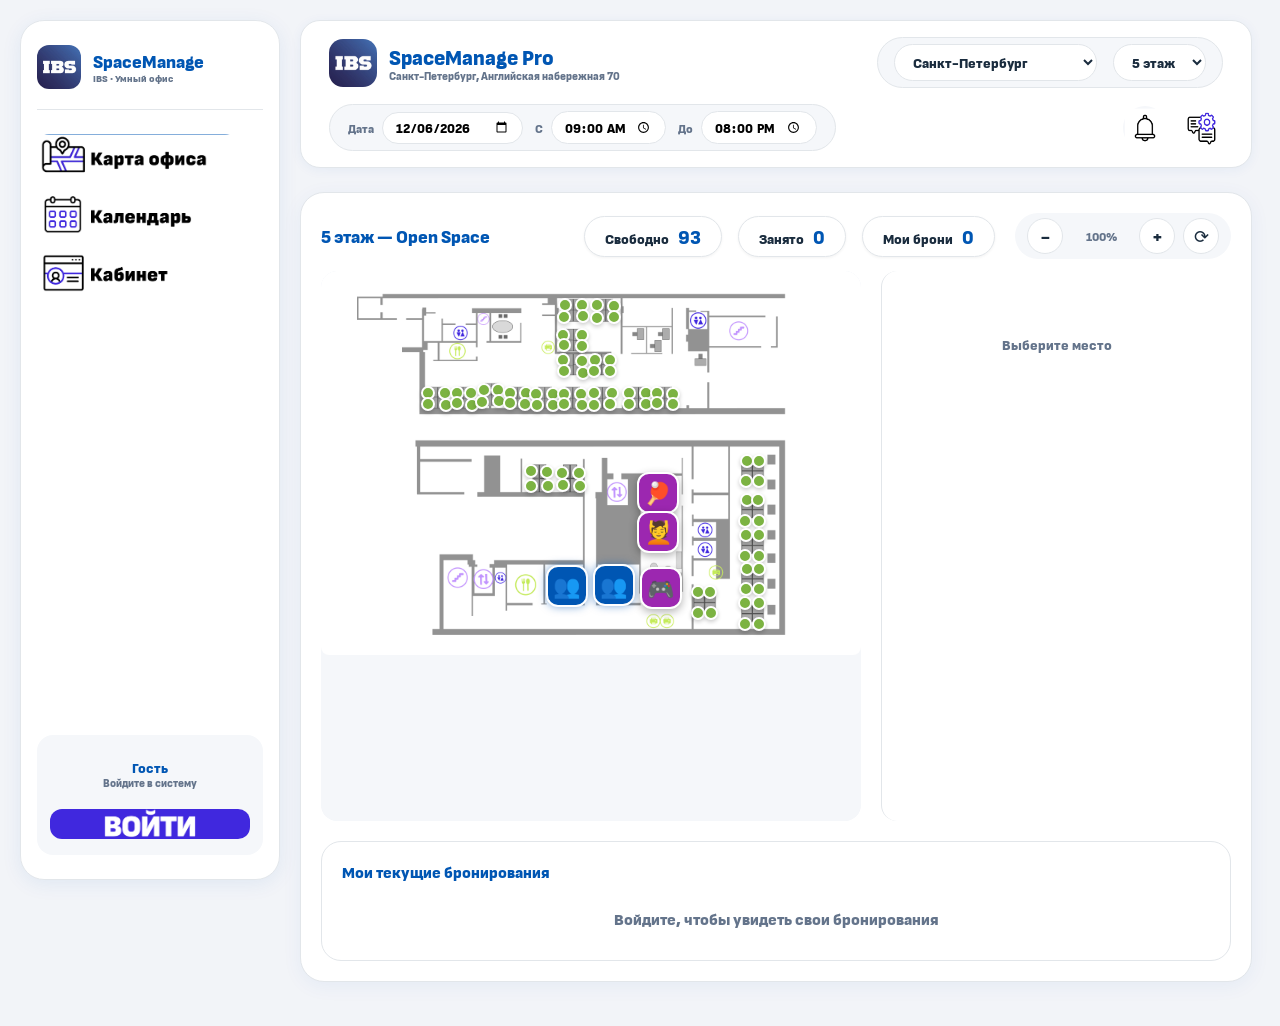
==== commit 4e1ff298: "Login update" ====
--- a/frontend/base.html
+++ b/frontend/base.html
@@ -1,868 +1,169 @@
-<!DOCTYPE html>
-<html lang="ru">
-<head>
-    <meta charset="UTF-8">
-    <meta name="viewport" content="width=device-width, initial-scale=1.0, user-scalable=no">
-    <title>SpaceManage Pro — IBS</title>
-    <style>
-        @font-face {
-            font-family: 'Attractive-Black';
-            src: url('Attractive-Black.ttf') format('truetype');
-            font-weight: normal;
-            font-style: normal;
-        }
-        * { box-sizing: border-box; margin: 0; padding: 0; font-family: 'Attractive-Black', 'Segoe UI', sans-serif; }
-        body { background-color: #EFF2F7; color: #1A2C3E; }
-
-        .app-wrapper { display: flex; min-height: 100vh; max-width: 1600px; margin: 0 auto; }
-        .sidebar-menu {
-            width: 260px; background: #FFFFFF; border-radius: 24px; margin: 20px 0 20px 20px;
-            padding: 24px 16px; box-shadow: 0 4px 20px rgba(0,0,0,0.06); border: 1px solid #E2E8F0;
-            display: flex; flex-direction: column; gap: 24px; height: calc(100vh - 40px);
-            position: sticky; top: 20px; overflow-y: auto;
-        }
-        .menu-logo { display: flex; align-items: center; gap: 12px; padding-bottom: 20px; border-bottom: 1px solid #E2E8F0; }
-        .menu-logo-img { width: 44px; height: 44px; border-radius: 12px; object-fit: contain; background: #1E3A5F; display: flex; align-items: center; justify-content: center; color: white; font-size: 22px; font-weight: 700; flex-shrink: 0; }
-        .menu-logo-text h2 { font-size: 1.1rem; color: #1E3A5F; font-weight: 700; }
-        .menu-logo-text p { font-size: 0.65rem; color: #64748B; }
-        .menu-nav { display: flex; flex-direction: column; gap: 8px; }
-        .menu-item { display: flex; align-items: center; gap: 14px; padding: 12px 16px; border-radius: 14px; cursor: pointer; transition: all 0.2s; color: #475569; font-weight: 500; font-size: 0.9rem; }
-        .menu-item:hover { background: #F1F5F9; }
-        .menu-item.active { background: #1E3A5F; color: white; }
-        .menu-user-card { margin-top: auto; background: #F8FAFE; border-radius: 16px; padding: 16px; text-align: center; display: flex; flex-direction: column; align-items: center; }
-        .menu-user-name { font-weight: 600; color: #1E3A5F; margin-top: 8px; font-size: 0.9rem; }
-        .menu-user-email { font-size: 0.7rem; color: #64748B; }
-        .main-area { flex: 1; padding: 20px 28px 20px 20px; min-width: 0; }
-        .main-header { background: #FFFFFF; border-radius: 20px; margin-bottom: 24px; box-shadow: 0 2px 12px rgba(0,0,0,0.06); padding: 16px 28px; display: flex; justify-content: space-between; align-items: center; flex-wrap: wrap; gap: 16px; border: 1px solid #E2E8F0; }
-        .logo-area { display: flex; align-items: center; gap: 12px; }
-        .logo-img-header { width: 48px; height: 48px; border-radius: 14px; object-fit: contain; background: #1E3A5F; display: flex; align-items: center; justify-content: center; color: white; font-size: 26px; font-weight: 800; flex-shrink: 0; }
-        .logo-text h1 { font-size: 1.3rem; font-weight: 700; color: #1E3A5F; }
-        .logo-text p { font-size: 0.7rem; color: #64748B; }
-        .nav-controls { display: flex; align-items: center; gap: 16px; background: #F8FAFE; padding: 6px 16px; border-radius: 40px; border: 1px solid #E2E8F0; }
-        .office-selector select, .floor-selector select { padding: 8px 14px; border: 1px solid #CBD5E0; border-radius: 30px; font-size: 0.85rem; background: white; cursor: pointer; }
-        .filter-bar { display: flex; align-items: center; gap: 12px; background: #F8FAFE; padding: 6px 18px; border-radius: 40px; border: 1px solid #E2E8F0; }
-        .filter-group { display: flex; align-items: center; gap: 8px; }
-        .filter-group label { font-size: 0.75rem; font-weight: 500; color: #64748B; }
-        .filter-group input { padding: 6px 12px; border: 1px solid #CBD5E0; border-radius: 30px; font-size: 0.8rem; background: white; }
-        .header-actions { display: flex; align-items: center; gap: 12px; }
-        .icon-btn { background: #F1F5F9; border: none; cursor: pointer; padding: 10px; border-radius: 50%; width: 44px; height: 44px; display: flex; align-items: center; justify-content: center; transition: all 0.2s; position: relative; }
-        .icon-btn:hover { background: #E2E8F0; transform: scale(1.02); }
-        .dropdown { position: relative; }
-        .dropdown-menu { position: absolute; top: 55px; right: 0; background: white; border-radius: 20px; box-shadow: 0 12px 35px rgba(0,0,0,0.12); min-width: 320px; display: none; z-index: 1000; border: 1px solid #E2E8F0; }
-        .dropdown-menu.show { display: block; animation: slideDown 0.2s ease; }
-        @keyframes slideDown { from { opacity: 0; transform: translateY(-10px); } to { opacity: 1; transform: translateY(0); } }
-        .dropdown-header { padding: 14px 18px; background: #F8FAFE; border-bottom: 1px solid #E2E8F0; font-weight: 600; color: #1E3A5F; display: flex; justify-content: space-between; border-radius: 20px 20px 0 0; }
-        .dropdown-item { padding: 12px 18px; cursor: pointer; transition: background 0.2s; display: flex; align-items: center; gap: 12px; border-bottom: 1px solid #F1F5F9; font-size: 0.85rem; }
-        .dropdown-item:hover { background: #F8FAFE; }
-        .stats { display: flex; gap: 16px; margin-bottom: 24px; justify-content: flex-end; flex-wrap: wrap; }
-        .stat-card { background: white; padding: 10px 24px; border-radius: 40px; font-size: 0.85rem; font-weight: 500; border: 1px solid #E2E8F0; }
-        .stat-card span { color: #1E3A5F; font-weight: 700; font-size: 1.2rem; margin-left: 6px; }
-        .map-container { background: white; border-radius: 24px; padding: 20px; box-shadow: 0 4px 20px rgba(0,0,0,0.06); border: 1px solid #E2E8F0; margin-bottom: 24px; }
-        .map-header { display: flex; justify-content: space-between; align-items: center; margin-bottom: 20px; flex-wrap: wrap; gap: 12px; }
-        .map-title { font-weight: 700; font-size: 1.1rem; color: #1E3A5F; }
-        .zoom-controls { display: flex; gap: 8px; align-items: center; background: #F1F5F9; padding: 5px 12px; border-radius: 30px; }
-        .zoom-btn { background: white; border: 1px solid #CBD5E0; width: 36px; height: 36px; border-radius: 30px; font-size: 18px; cursor: pointer; transition: all 0.2s; }
-        .zoom-btn:hover { background: #E2E8F0; transform: scale(1.05); }
-        .zoom-level { font-size: 12px; color: #64748B; min-width: 60px; text-align: center; font-weight: 500; }
-        .editor-controls { display: flex; gap: 10px; margin-bottom: 15px; flex-wrap: wrap; align-items: center; }
-        .mode-btn { background-color: #64748B; color: white; border: none; padding: 8px 16px; border-radius: 6px; cursor: pointer; font-size: 14px; transition: all 0.2s; }
-        .mode-btn:hover { opacity: 0.85; }
-        .mode-btn-active { background-color: #27ae60 !important; }
-        .move-btn { background-color: #e67e22; }
-        .delete-btn-mode { background-color: #e74c3c; }
-        .add-btn { background-color: #3498db; }
-        .reset-map-btn { background-color: #95a5a6; }
-        .legend { display: flex; gap: 20px; flex-wrap: wrap; }
-        .legend-item { display: flex; align-items: center; gap: 8px; font-size: 0.75rem; }
-        .legend-color { width: 16px; height: 16px; border-radius: 50%; }
-        .map-content { display: flex; flex: 1; gap: 20px; }
-        .map-area { flex: 1; position: relative; min-height: 500px; overflow: hidden; border-radius: 16px; background: #FAFCFE; }
-        .map-wrapper { position: relative; width: 100%; height: 100%; min-height: 550px; overflow: auto; background: #FAFCFE; border-radius: 16px; cursor: grab; }
-        .map-wrapper:active { cursor: grabbing; }
-        .map-inner { position: relative; transform-origin: 0 0; transition: transform 0.1s ease; width: 100%; display: inline-block; }
-        .office-plan-img { width: 100%; height: auto; display: block; border-radius: 8px; pointer-events: none; user-select: none; }
-        .floor-placeholder { width: 100%; min-height: 550px; background: linear-gradient(135deg, #f0f4f8 0%, #e2e8f0 100%); border-radius: 8px; display: flex; align-items: center; justify-content: center; flex-direction: column; gap: 12px; color: #94a3b8; font-size: 1.1rem; pointer-events: none; }
-        .map-object { position: absolute; z-index: 5; transition: transform 0.15s ease; transform: translate(-50%, -50%); display: flex; justify-content: center; align-items: center; user-select: none; cursor: pointer; }
-        .map-object:hover { transform: translate(-50%, -50%) scale(1.2); z-index: 10; }
-        .object-infra { width: 32px; height: 32px; border-radius: 50%; background-color: #34495e; color: #ffffff; font-size: 14px; font-weight: bold; box-shadow: 0 3px 8px rgba(0,0,0,0.3); border: 2px solid #ffffff; }
-        .object-chair { width: 14px; height: 14px; border-radius: 50%; border: 2px solid #fff; box-shadow: 0 2px 4px rgba(0,0,0,0.2); transition: transform 0.15s ease; }
-        .chair-available { background-color: #2ecc71; }
-        .chair-occupied { background-color: #e74c3c; }
-        .chair-highlighted { animation: pulse 0.8s infinite alternate; box-shadow: 0 0 15px #3498db; border-color: #3498db; width: 20px; height: 20px; z-index: 8; }
-        @keyframes pulse { from { transform: translate(-50%, -50%) scale(1); } to { transform: translate(-50%, -50%) scale(1.3); } }
-
-        /* ПЕРЕГОВОРНЫЕ КОМНАТЫ */
-        .object-meeting-room { width: 42px; height: 42px; border-radius: 12px; background-color: #3498db; color: white; font-size: 22px; font-weight: bold; box-shadow: 0 3px 8px rgba(0,0,0,0.3); border: 2px solid #ffffff; cursor: pointer; display: flex; align-items: center; justify-content: center; }
-        .object-meeting-room:hover { transform: translate(-50%, -50%) scale(1.15); }
-        .meeting-available { background-color: #3498db; box-shadow: 0 0 8px rgba(52,152,219,0.5); }
-        .meeting-occupied { background-color: #e74c3c; }
-        .meeting-highlighted { animation: pulse-meeting 0.8s infinite alternate; box-shadow: 0 0 20px #f39c12; border-color: #f39c12; width: 48px; height: 48px; z-index: 8; }
-        @keyframes pulse-meeting { from { transform: translate(-50%, -50%) scale(1); } to { transform: translate(-50%, -50%) scale(1.2); } }
-
-        /* ЗОНЫ ОТДЫХА: PlayStation, Теннис, Массаж (НЕ участвуют в поиске ближайших мест) */
-        .object-recreation { width: 42px; height: 42px; border-radius: 12px; background-color: #9b59b6; color: white; font-size: 22px; font-weight: bold; box-shadow: 0 3px 8px rgba(0,0,0,0.3); border: 2px solid #ffffff; cursor: pointer; display: flex; align-items: center; justify-content: center; }
-        .object-recreation:hover { transform: translate(-50%, -50%) scale(1.15); }
-        .rec-available { background-color: #9b59b6; }
-        .rec-occupied { background-color: #e74c3c; }
-
-        .tooltip { position: fixed; background: #1E293B; color: white; padding: 10px 16px; border-radius: 12px; font-size: 0.75rem; z-index: 1500; pointer-events: none; white-space: nowrap; box-shadow: 0 4px 12px rgba(0,0,0,0.15); }
-        .tooltip::before { content: ''; position: absolute; top: -6px; left: 50%; transform: translateX(-50%); border-left: 6px solid transparent; border-right: 6px solid transparent; border-bottom: 6px solid #1E293B; }
-        .sidebar { width: 350px; background-color: #fff; border-left: 1px solid #e0e0e0; padding: 25px; display: flex; flex-direction: column; gap: 20px; overflow-y: auto; border-radius: 16px; }
-        .info-card { background-color: #f8fafc; border: 1px solid #e2e8f0; border-radius: 8px; padding: 15px; }
-        .info-card h3 { margin-bottom: 8px; color: #1e293b; font-size: 18px; }
-        .nearest-title { font-weight: 600; font-size: 14px; color: #1e293b; margin-top: 15px; margin-bottom: 8px; }
-        .nearest-list { list-style: none; display: flex; flex-direction: column; gap: 8px; }
-        .nearest-item { background: #fff; border: 1px solid #e2e8f0; padding: 10px; border-radius: 6px; font-size: 13px; display: flex; justify-content: space-between; align-items: center; cursor: pointer; }
-        .nearest-item:hover { background: #f8fafc; }
-        .empty-state { color: #94a3b8; text-align: center; margin-top: 40px; font-size: 14px; }
-        .calendar-view { display: none; background: white; border-radius: 24px; padding: 24px; border: 1px solid #E2E8F0; margin-bottom: 24px; }
-        .calendar-view.show { display: block; }
-        .calendar-header { display: flex; justify-content: space-between; align-items: center; margin-bottom: 24px; }
-        .calendar-grid { display: grid; grid-template-columns: repeat(7, 1fr); gap: 8px; }
-        .calendar-weekday { text-align: center; font-weight: 600; color: #64748B; padding: 12px; }
-        .calendar-day { background: #F8FAFE; border-radius: 12px; padding: 12px 8px; text-align: center; cursor: pointer; transition: all 0.2s; min-height: 80px; }
-        .calendar-day:hover { background: #E2E8F0; }
-        .calendar-day-number { font-weight: 600; font-size: 1rem; margin-bottom: 4px; }
-        .booking-dot { width: 6px; height: 6px; background: #3498db; border-radius: 50%; margin: 2px auto; }
-        .event-badge { background: #1E3A5F; color: white; font-size: 10px; padding: 2px 6px; border-radius: 20px; margin-top: 4px; display: inline-block; }
-        .booking-modal { display: none; position: fixed; top: 0; left: 0; width: 100%; height: 100%; background: rgba(0,0,0,0.5); backdrop-filter: blur(4px); z-index: 2000; align-items: center; justify-content: center; }
-        .booking-modal.show { display: flex; }
-        .booking-modal-content { background: white; border-radius: 28px; padding: 32px; max-width: 500px; width: 90%; animation: slideUp 0.3s ease; box-shadow: 0 25px 50px -12px rgba(0,0,0,0.25); }
-        @keyframes slideUp { from { transform: translateY(30px); opacity: 0; } to { transform: translateY(0); opacity: 1; } }
-        .form-group { margin-bottom: 20px; }
-        .form-group label { display: block; font-weight: 500; font-size: 0.8rem; color: #64748B; margin-bottom: 6px; }
-        .form-group input, .form-group select { width: 100%; padding: 12px 14px; border: 1px solid #CBD5E0; border-radius: 14px; font-size: 0.9rem; }
-        .modal-buttons { display: flex; gap: 12px; margin-top: 24px; flex-direction: column; align-items: center; }
-        .btn { padding: 12px 20px; border-radius: 40px; font-weight: 600; cursor: pointer; border: none; font-size: 0.9rem; }
-        .btn-primary { background: #1E3A5F; color: white; flex: 1; }
-        .btn-secondary { background: #F1F5F9; color: #1E293B; flex: 1; }
-        .type-selector { display: grid; grid-template-columns: 1fr 1fr; gap: 10px; margin-bottom: 15px; }
-        .type-option { padding: 10px; border: 1px solid #CBD5E0; border-radius: 12px; cursor: pointer; text-align: center; transition: all 0.2s; background: white; font-size: 0.85rem; }
-        .type-option.selected { background: #1E3A5F; color: white; border-color: #1E3A5F; }
-        .profile-page { display: none; background: white; border-radius: 24px; padding: 28px; margin-bottom: 24px; border: 1px solid #E2E8F0; }
-        .profile-page.show { display: block; }
-        .profile-header { display: flex; justify-content: space-between; margin-bottom: 24px; padding-bottom: 16px; border-bottom: 2px solid #E2E8F0; }
-        .profile-title { font-size: 1.5rem; font-weight: 700; color: #1E3A5F; }
-        .booking-item, .history-item { background: #F8FAFE; padding: 14px; border-radius: 16px; margin-bottom: 10px; display: flex; justify-content: space-between; align-items: center; flex-wrap: wrap; gap: 10px; }
-        .booking-actions { display: flex; gap: 8px; }
-        .btn-cancel-booking { background: #FEE2E2; color: #DC2626; border: none; padding: 6px 14px; border-radius: 30px; font-size: 0.7rem; cursor: pointer; }
-        .btn-edit-booking { background: #FEF3C7; color: #D97706; border: none; padding: 6px 14px; border-radius: 30px; font-size: 0.7rem; cursor: pointer; }
-        .back-btn { background: #F1F5F9; border: none; padding: 8px 20px; border-radius: 30px; cursor: pointer; font-size: 0.85rem; }
-        .admin-panel { margin-top: 24px; background: #F8FAFE; border-radius: 20px; padding: 20px; border: 1px solid #E2E8F0; }
-        .admin-panel h3 { font-size: 1.2rem; color: #1E3A5F; margin-bottom: 16px; display: flex; align-items: center; gap: 8px; }
-        .admin-users-list { max-height: 300px; overflow-y: auto; margin-bottom: 20px; }
-        .admin-user-item { background: white; padding: 12px 16px; border-radius: 12px; margin-bottom: 8px; display: flex; justify-content: space-between; align-items: center; border: 1px solid #E2E8F0; }
-        .admin-user-info { display: flex; flex-direction: column; gap: 4px; }
-        .admin-user-name { font-weight: 600; color: #1E3A5F; }
-        .admin-user-email { font-size: 0.7rem; color: #64748B; }
-        .admin-user-pass { font-size: 0.65rem; color: #94A3B8; }
-        .admin-delete-btn { background: #FEE2E2; border: none; color: #DC2626; padding: 6px 12px; border-radius: 20px; cursor: pointer; font-size: 0.7rem; transition: all 0.2s; }
-        .admin-delete-btn:hover { background: #FECACA; }
-        .admin-add-form { display: flex; flex-wrap: wrap; gap: 12px; margin-top: 16px; padding-top: 16px; border-top: 1px solid #E2E8F0; }
-        .admin-add-form input { flex: 1; min-width: 140px; padding: 10px 12px; border: 1px solid #CBD5E0; border-radius: 30px; font-size: 0.8rem; }
-        .admin-add-btn { background: #1E3A5F; color: white; border: none; padding: 8px 20px; border-radius: 30px; cursor: pointer; font-weight: 500; transition: all 0.2s; }
-        .admin-add-btn:hover { background: #2D4A6E; }
-        .under-development { display: flex; align-items: center; justify-content: center; height: 500px; flex-direction: column; gap: 20px; background: #F8FAFE; border-radius: 16px; margin: 20px; }
-        .toast { position: fixed; bottom: 24px; right: 24px; background: #1E3A5F; color: white; padding: 12px 24px; border-radius: 40px; z-index: 3000; animation: fadeInOut 2.5s ease; font-size: 0.85rem; box-shadow: 0 4px 16px rgba(0,0,0,0.2); }
-        .toast.error { background-color: #e74c3c; }
-        @keyframes fadeInOut { 0% { opacity: 0; transform: translateY(20px); } 15% { opacity: 1; transform: translateY(0); } 85% { opacity: 1; } 100% { opacity: 0; transform: translateY(20px); } }
-        .confirm-popup { position: fixed; bottom: 24px; right: 24px; background: white; border-radius: 20px; padding: 20px 24px; box-shadow: 0 8px 32px rgba(0,0,0,0.18); border: 1px solid #E2E8F0; z-index: 3500; min-width: 300px; display: none; animation: slideUp 0.3s ease; }
-        .confirm-popup.show { display: block; }
-        .confirm-popup-title { font-weight: 700; color: #1E3A5F; margin-bottom: 8px; }
-        .confirm-popup-info { font-size: 0.8rem; color: #64748B; margin-bottom: 16px; }
-        .confirm-popup-btns { display: flex; gap: 10px; }
-
-        /* Анимированные кнопки */
-        .animated-btn { background-size: cover !important; background-position: center !important; background-repeat: no-repeat !important; transition: all 0.2s ease; border: none; cursor: pointer; position: relative; overflow: hidden; display: inline-block; font-size: 0 !important; color: transparent !important; text-indent: -9999px !important; }
-        .animated-btn:hover { transform: scale(1.03); box-shadow: 0 0 0 4px rgba(52, 152, 219, 0.3); }
-        .menu-user-card { margin-top: auto; background: #F8FAFE; border-radius: 16px; padding: 16px; text-align: center; display: flex; flex-direction: column; align-items: center; }
-        .icon-btn#notifBtn, .icon-btn#profileBtn { width: 44px !important; height: 44px !important; border-radius: 50%; }
-        .btn-book { width: 340px !important; height: 58px !important; border-radius: 14px; background-image: url('confirm-static.png') !important; }
-        .btn-book1 { width: 340px !important; height: 33px !important; border-radius: 14px; background-image: url('зб1.png') !important; }
-        .btn-cancel { width: 220px !important; height: 46px !important; border-radius: 12px; background-image: url('cancel-static.png') !important; }
-        .btn-wp { width: 200px !important; height: 46px !important; border-radius: 12px; background-image: url('cabinet-static.png') !important; }
-        .btn-mp { width: 200px !important; height: 46px !important; border-radius: 12px; background-image: url('map-static.png') !important; }
-        .btn-cl { width: 200px !important; height: 46px !important; border-radius: 12px; background-image: url('calendar-static.png') !important; }
-        .btn-ok { width: 240px !important; height: 46px !important; border-radius: 12px; background-image: url('+.png') !important; }
-        .btn-enter { width: 200px !important; height: 30px !important; border-radius: 12px; margin-top: 20px; display: block; background-image: url('enter1.png') !important; }
-        .btn-ex { width: 130px !important; height: 30px !important; border-radius: 12px; margin-top: 20px; display: block; background-image: url('ex1.png') !important; }
-        .btn-mp:hover, .btn-mp:focus { background-image: url('map-hover.gif') !important; }
-        .btn-cl:hover, .btn-cl:focus { background-image: url('calendar-hover.gif') !important; }
-        .btn-wp:hover, .btn-wp:focus { background-image: url('cabinet-hover.gif') !important; }
-        .btn-book:hover { background-image: url('confirm-hover.gif') !important; }
-        .btn-ex:hover { background-image: url('ex2.gif') !important; }
-        .btn-ok:hover { background-image: url('-.gif') !important; }
-        .btn-cancel:hover { background-image: url('cancel-hover.gif') !important; }
-        .btn-book1:hover { background-image: url('зб2.gif') !important; }
-        .icon-btn#notifBtn { background-image: url('notification-static.png') !important; }
-        .icon-btn#profileBtn { background-image: url('пд1.png') !important; }
-        .icon-btn#notifBtn:hover { background-image: url('222.gif') !important; }
-        .icon-btn#profileBtn:hover { background-image: url('1.gif') !important; }
-        .modal-buttons { display: flex !important; flex-direction: column !important; align-items: center !important; gap: 12px !important; margin-top: 24px !important; }
-        .btn-book { order: 1; }
-        .btn-cancel { order: 2; }
-        html, body { font-family: "Attractive-Black", sans-serif; }
-        .menu-nav { display: flex; gap: 12px; }
-        .menu-nav input { display: none; }
-        #menu-map:checked + .btn-mp { background-image: url('map-hover.gif') !important; }
-        #menu-calendar:checked + .btn-cl { background-image: url('calendar-hover.gif') !important; }
-        #menu-profile:checked + .btn-wp { background-image: url('cabinet-hover.gif') !important; }
-        .btn-mp:hover { background-image: url('map-hover.gif') !important; }
-        .btn-cl:hover { background-image: url('calendar-hover.gif') !important; }
-        .btn-wp:hover { background-image: url('cabinet-hover.gif') !important; }
-        @media (max-width: 1200px) { .main-area { padding: 16px; } .map-content { flex-direction: column; } .sidebar { width: 100%; } }
-        @media (max-width: 1000px) { .sidebar-menu { width: 80px; padding: 16px 8px; } .menu-logo-text, .menu-item span:not(.menu-icon), .menu-user-card p, .menu-user-name { display: none; } .menu-item { justify-content: center; } .main-header { flex-direction: column; } }
-    </style>
-</head>
-<body>
-<div class="app-wrapper">
-    <div class="sidebar-menu">
-        <div class="menu-logo">
-            <div class="menu-logo-img" id="menuLogoContainer">IBS</div>
-            <div class="menu-logo-text"><h2>SpaceManage</h2><p>IBS · Умный офис</p></div>
-        </div>
-        <div class="menu-nav">
-            <div class="menu-item btn-mp animated-btn" data-page="map">Карта офиса</div>
-            <div class="menu-item btn-cl animated-btn" data-page="calendar">Календарь</div>
-            <div class="menu-item btn-wp animated-btn" data-page="profile">Личный кабинет</div>
-        </div>
-        <div class="menu-user-card" id="menuUserCard">
-            <div class="menu-user-name" id="menuUserName">Гость</div>
-            <div class="menu-user-email" id="menuUserEmail">Войдите в систему</div>
-            <button class="btn-enter animated-btn" id="menuLoginBtn">Войти</button>
-            <button class="btn-ex animated-btn" id="menuLogoutBtn">Выйти</button>
-        </div>
-    </div>
-    <div class="main-area">
-        <div class="main-header">
-            <div class="logo-area">
-                <div class="logo-img-header" id="headerLogoContainer">IBS</div>
-                <div class="logo-text"><h1>SpaceManage Pro</h1><p>Санкт-Петербург, Английская набережная 70</p></div>
-            </div>
-            <div class="nav-controls">
-                <div class="office-selector"><select id="officeSelect"><option value="spb" selected>Санкт-Петербург</option><option value="msk">Москва — в разработке</option><option value="kazan">Казань — в разработке</option></select></div>
-                <div class="floor-selector"><select id="floorSelect"><option value="5" selected>5 этаж</option><option value="3">3 этаж</option></select></div>
-            </div>
-            <div class="filter-bar">
-                <div class="filter-group"><label>Дата</label><input type="date" id="globalDateFilter"></div>
-                <div class="filter-group"><label>С</label><input type="time" id="globalStartFilter" value="09:00"></div>
-                <div class="filter-group"><label>До</label><input type="time" id="globalEndFilter" value="20:00"></div>
-            </div>
-            <div class="header-actions">
-                <div class="dropdown"><button class="icon-btn animated-btn" id="notifBtn"></button><div class="dropdown-menu" id="notifMenu"><div class="dropdown-header">Уведомления<button id="clearAllNotifBtn" style="background:none;border:none;cursor:pointer;">✖</button></div><div id="notificationsList"></div></div></div>
-                <div class="dropdown"><button class="icon-btn animated-btn" id="profileBtn"></button><div class="dropdown-menu" id="profileMenu"><div class="dropdown-header" id="profileHeader">Профиль</div><div class="dropdown-item" id="viewProfileBtn">Мой профиль</div><div class="dropdown-item" id="loginBtnItem">Войти</div><div class="dropdown-item" id="logoutBtnItem" style="display:none;">Выйти</div></div></div>
-            </div>
-        </div>
-        <div class="stats" id="mainStats">
-            <div class="stat-card">🟢 Свободно <span id="freeCount">0</span></div>
-            <div class="stat-card">🔴 Занято <span id="occupiedCount">0</span></div>
-            <div class="stat-card">Мои брони <span id="myBookingsCount">0</span></div>
-        </div>
-        <div id="mapPage"></div>
-        <div id="calendarPage" class="calendar-view">
-            <div class="calendar-header"><button class="btn btn-secondary" id="prevMonthBtn">◀ Назад</button><h2 id="currentMonthYear"></h2><button class="btn btn-secondary" id="nextMonthBtn">Вперёд ▶</button></div>
-            <div class="calendar-grid" id="calendarGrid"><div class="calendar-weekday">Пн</div><div class="calendar-weekday">Вт</div><div class="calendar-weekday">Ср</div><div class="calendar-weekday">Чт</div><div class="calendar-weekday">Пт</div><div class="calendar-weekday">Сб</div><div class="calendar-weekday">Вс</div></div>
-        </div>
-        <div id="profilePage" class="profile-page">
-            <div class="profile-header"><div class="profile-title">Личный кабинет</div><button class="back-btn" id="backToMapBtn">← На карту</button></div>
-            <div style="margin-bottom:20px; padding:16px; background:#F8FAFE; border-radius:16px;"><strong>Имя:</strong> <span id="profileName">—</span><br><strong>Email:</strong> <span id="profileEmail">—</span></div>
-            <div id="profileBookingsContainer" style="margin-bottom:20px;"><h4>Мои активные бронирования</h4><div id="profileBookingsList"></div></div>
-            <div id="adminPanelContainer"></div>
-        </div>
-    </div>
-</div>
-
-<div id="bookingModal" class="booking-modal"><div class="booking-modal-content"><h3>Бронирование места</h3><div id="modalSelectedSpace">—</div><div class="form-group"><label>Дата</label><input type="date" id="modalBookingDate"></div><div class="form-group"><label>Начало</label><input type="time" id="modalStartTime"></div><div class="form-group"><label>Конец</label><input type="time" id="modalEndTime"></div><div class="form-group"><label>👥 Пригласить участника</label><input type="text" id="inviteUser" placeholder="Имя коллеги"></div><div class="modal-buttons"><button class="btn-cancel animated-btn" id="closeModalBtn">Отмена</button><button class="btn-book animated-btn" id="confirmBookingBtn">Забронировать</button></div></div></div>
-<div class="confirm-popup" id="confirmPopup"><div class="confirm-popup-title">Подтвердите бронирование</div><div id="confirmPopupInfo">—</div><div class="confirm-popup-btns"><button class="btn-cancel animated-btn" id="confirmPopupCancelBtn">Отмена</button><button class="btn-ok animated-btn" id="confirmPopupOkBtn">Подтвердить</button></div></div>
-<div id="editModal" class="booking-modal"><div class="booking-modal-content"><h3>✏️ Редактирование брони</h3><div id="editSelectedSpace">—</div><div class="form-group"><label>Дата</label><input type="date" id="editBookingDate"></div><div class="form-group"><label>Начало</label><input type="time" id="editStartTime"></div><div class="form-group"><label>Конец</label><input type="time" id="editEndTime"></div><div class="form-group"><label>Пригласить</label><input type="text" id="editInviteUser" placeholder="Имя коллеги"></div><div class="modal-buttons"><button class="btn-cancel animated-btn" id="closeEditBtn">Отмена</button><button class="btn-ok animated-btn" id="saveEditBtn">Сохранить</button></div></div></div>
-<div id="authModal" class="booking-modal"><div class="booking-modal-content"><h3>Авторизация</h3><div class="form-group"><input type="text" id="loginName" placeholder="Ваше имя"></div><div class="form-group"><input type="email" id="loginEmail" placeholder="Email"></div><div class="modal-buttons"><button class="btn-secondary" id="closeAuthBtn">Отмена</button><button class="btn-primary" id="doLoginBtn">Войти</button></div></div></div>
-<div id="addObjectModal" class="booking-modal"><div class="booking-modal-content add-object-modal-content"><h3>➕ Добавить объект</h3><div class="form-group"><label>Тип объекта:</label><div class="type-selector" id="objectTypeSelector"><div class="type-option" data-type="chair" data-label="💺" data-name="Рабочее место">💺 Кресло</div><div class="type-option" data-type="toilet" data-label="🚽" data-name="Туалет">🚽 Туалет</div><div class="type-option" data-type="canteen" data-label="☕" data-name="Столовая">☕ Столовая</div><div class="type-option" data-type="meeting_room" data-label="👥" data-name="Переговорная">👥 Переговорная</div><div class="type-option" data-type="playstation" data-label="🎮" data-name="PlayStation">🎮 PlayStation</div><div class="type-option" data-type="tennis" data-label="🏓" data-name="Настольный теннис">🏓 Теннис</div><div class="type-option" data-type="massage" data-label="💆" data-name="Массажное кресло">💆 Массаж</div></div></div><div class="form-group"><label>Название</label><input type="text" id="newObjectName" placeholder="Название"></div><div class="modal-buttons"><button class="btn btn-secondary" id="closeAddModalBtn">Отмена</button><button class="btn btn-primary" id="confirmAddObjectBtn">Добавить</button></div></div></div>
-
-<script>
-// ==============================================
-// ДАННЫЕ КАРТЫ (инфраструктура + кресла + переговорные + зоны отдыха)
-// ==============================================
-const defaultFloorData = {
-    'spb_5': {
-        infra: [
-            { id: 'f5_toilet_top', type: 'toilet', label: 'WC', name: 'Туалет (Верхнее крыло)', desc: 'Санитарная зона', x: 28.5, y: 24.5 },
-            { id: 'f5_canteen_top', type: 'canteen', label: '☕', name: 'Столовая', desc: 'Зона кухни', x: 28.5, y: 34.0 },
-            { id: 'f5_lift', type: 'lift', label: '🛗', name: 'Лифт', desc: 'Лифтовой холл', x: 33.5, y: 82.5 },
-            { id: 'f5_printer', type: 'printer', label: '🖨️', name: 'Принтер', desc: 'МФУ', x: 55.0, y: 25.0 }
-        ],
-        chairs: [
-            { id: 'f5_w1', name: 'Рабочее место А-1', type: 'workspace', desc: 'Стол с ПК', available: true, x: 49.0, y: 17.5 },
-            { id: 'f5_w2', name: 'Рабочее место А-2', type: 'workspace', desc: 'Стол с ПК', available: true, x: 53.0, y: 17.5 },
-            { id: 'f5_w3', name: 'Рабочее место А-3', type: 'workspace', desc: 'Стол с ПК', available: true, x: 49.0, y: 27.0 },
-            { id: 'f5_b1', name: 'Рабочее место Б-1', type: 'workspace', desc: 'Open Space', available: true, x: 24.5, y: 41.5 },
-            { id: 'f5_b2', name: 'Рабочее место Б-2', type: 'workspace', desc: 'Open Space', available: false, x: 29.0, y: 41.5 },
-            { id: 'f5_b3', name: 'Рабочее место Б-3', type: 'workspace', desc: 'Open Space', available: true, x: 33.5, y: 41.5 }
-        ],
-        meetingRooms: [
-            { id: 'f5_meeting_big', name: 'Большая переговорная', desc: 'Вместительная комната до 12 человек', available: true, x: 65.0, y: 45.0, capacity: 12, hasProjector: true, type: 'meeting_room', label: '👥' },
-            { id: 'f5_meeting_small', name: 'Малая переговорная', desc: 'Уютная комната до 6 человек', available: true, x: 72.0, y: 55.0, capacity: 6, hasProjector: false, type: 'meeting_room', label: '👥' }
-        ],
-        recreation: [
-            { id: 'f5_playstation', name: 'PlayStation 5', desc: 'Игровая зона с PS5', available: true, x: 80.0, y: 30.0, type: 'playstation', label: '🎮' },
-            { id: 'f5_tennis', name: 'Настольный теннис', desc: 'Стол для пинг-понга', available: true, x: 20.0, y: 70.0, type: 'tennis', label: '🏓' },
-            { id: 'f5_massage', name: 'Массажное кресло', desc: 'Зона релаксации', available: true, x: 85.0, y: 75.0, type: 'massage', label: '💆' }
-        ]
-    },
-    'spb_3': {
-        infra: [
-            { id: 'f3_toilet_a', type: 'toilet', label: 'WC', name: 'Туалет', desc: 'Санитарная зона', x: 22.0, y: 30.0 }
-        ],
-        chairs: [
-            { id: 'f3_c1', name: 'Зал А — Место 1', type: 'workspace', desc: 'Рабочее место', available: true, x: 45.0, y: 35.0 },
-            { id: 'f3_c2', name: 'Зал А — Место 2', type: 'workspace', desc: 'Рабочее место', available: true, x: 52.0, y: 35.0 },
-            { id: 'f3_c3', name: 'Зал А — Место 3', type: 'workspace', desc: 'Рабочее место', available: false, x: 59.0, y: 35.0 }
-        ],
-        meetingRooms: [
-            { id: 'f3_meeting', name: 'Конференц-зал', desc: 'Большой зал для совещаний', available: true, x: 70.0, y: 25.0, capacity: 20, hasProjector: true, type: 'meeting_room', label: '👥' }
-        ],
-        recreation: [
-            { id: 'f3_playstation', name: 'PlayStation', desc: 'Игровая зона', available: true, x: 15.0, y: 70.0, type: 'playstation', label: '🎮' }
-        ]
-    }
-};
-
-function loadFloorData(floorKey) {
-    const saved = localStorage.getItem(`floor_${floorKey}`);
-    if (saved) return JSON.parse(saved);
-    return JSON.parse(JSON.stringify(defaultFloorData[floorKey] || { infra: [], chairs: [], meetingRooms: [], recreation: [] }));
-}
-function saveFloorData(floorKey, data) { localStorage.setItem(`floor_${floorKey}`, JSON.stringify(data)); }
-
-let currentFloorKey = 'spb_5';
-let infraObjects = [], chairs = [], meetingRooms = [], recreation = [];
-let nextChairId = Date.now(), nextInfraId = Date.now() + 1, nextMeetingId = Date.now() + 2, nextRecId = Date.now() + 3;
-let currentMode = 'view', currentZoom = 1.0;
-const MIN_ZOOM = 1.0, MAX_ZOOM = 2.0;
-let currentPage = 'map', currentCalendarDate = new Date();
-let pendingNewObjectType = null, editingBookingId = null, currentTooltip = null, pendingBookingData = null;
-let currentUser = JSON.parse(localStorage.getItem('officeUser')) || null;
-let bookings = JSON.parse(localStorage.getItem('officeBookings')) || [];
-let notifications = JSON.parse(localStorage.getItem('officeNotifications')) || [];
-let currentSelectedItem = null;
-let employees = JSON.parse(localStorage.getItem('officeEmployees')) || [];
-
-function isRealAdmin() {
-    if (!currentUser) return false;
-    if (currentUser.name === 'Admin' && currentUser.isAdmin === true) return true;
-    const adminInEmployees = employees.find(e => e.name === 'Admin' && e.isAdmin === true);
-    if (adminInEmployees && currentUser.name === 'Admin') return true;
-    return false;
-}
-
-function saveToLocal() {
-    localStorage.setItem('officeBookings', JSON.stringify(bookings));
-    localStorage.setItem('officeUser', JSON.stringify(currentUser));
-    localStorage.setItem('officeNotifications', JSON.stringify(notifications));
-    localStorage.setItem('officeEmployees', JSON.stringify(employees));
-}
-function saveCurrentFloor() { saveFloorData(currentFloorKey, { infra: infraObjects, chairs: chairs, meetingRooms: meetingRooms, recreation: recreation }); }
-function escapeHtml(str) { if (!str) return ''; return str.replace(/[&<>"']/g, m => ({'&':'&amp;','<':'&lt;','>':'&gt;','"':'&quot;',"'":'&#39;'})[m]); }
-function showToast(msg, isError) { const toast = document.createElement('div'); toast.className = 'toast' + (isError ? ' error' : ''); toast.innerText = msg; document.body.appendChild(toast); setTimeout(() => toast.remove(), 2500); }
-function addNotification(text) { notifications.unshift({ id: Date.now(), text, time: new Date().toLocaleTimeString(), read: false }); if (notifications.length > 30) notifications.pop(); saveToLocal(); updateNotificationsUI(); }
-function updateNotificationsUI() { const c = document.getElementById('notificationsList'); if (!c) return; if (notifications.length === 0) { c.innerHTML = '<div class="dropdown-item" style="color:#94a3b8;">Нет уведомлений</div>'; return; } c.innerHTML = notifications.slice(0,15).map(n => `<div class="dropdown-item"><div>${escapeHtml(n.text)}</div><div style="font-size:0.7rem;color:#888;">${n.time}</div></div>`).join(''); }
-
-function isItemBooked(itemId, itemType, date, start, end) {
-    for (let b of bookings) {
-        if (b.spaceId === itemId && b.date === date && start < b.endTime && end > b.startTime) return b;
-    }
-    return null;
-}
-function getItemAvailability(itemId, isAvailable, date, start, end) {
-    const booking = isItemBooked(itemId, null, date, start, end);
-    return { available: booking ? false : isAvailable, booking };
-}
-
-function getChairAvailability(chair) {
-    const date = document.getElementById('globalDateFilter').value;
-    const start = document.getElementById('globalStartFilter').value;
-    const end = document.getElementById('globalEndFilter').value;
-    return getItemAvailability(chair.id, chair.available, date, start, end);
-}
-function getMeetingRoomAvailability(room) {
-    const date = document.getElementById('globalDateFilter').value;
-    const start = document.getElementById('globalStartFilter').value;
-    const end = document.getElementById('globalEndFilter').value;
-    return getItemAvailability(room.id, room.available, date, start, end);
-}
-function getRecreationAvailability(rec) {
-    const date = document.getElementById('globalDateFilter').value;
-    const start = document.getElementById('globalStartFilter').value;
-    const end = document.getElementById('globalEndFilter').value;
-    return getItemAvailability(rec.id, rec.available, date, start, end);
-}
-
-// Поиск ближайших мест ТОЛЬКО для кресел и переговорных (НЕ для зон отдыха)
-function findNearestSpaces(objX, objY, limit = 3) {
-    const date = document.getElementById('globalDateFilter').value;
-    const start = document.getElementById('globalStartFilter').value;
-    const end = document.getElementById('globalEndFilter').value;
-    const availableChairs = chairs.filter(c => !isItemBooked(c.id, null, date, start, end) && c.available);
-    const availableRooms = meetingRooms.filter(r => !isItemBooked(r.id, null, date, start, end) && r.available);
-    const allSpaces = [...availableChairs.map(s => ({ ...s, spaceType: 'chair', icon: '💺' })), ...availableRooms.map(s => ({ ...s, spaceType: 'meeting_room', icon: '👥' }))];
-    return allSpaces.map(s => ({ ...s, dist: Math.hypot(s.x-objX, s.y-objY) })).sort((a,b)=>a.dist-b.dist).slice(0, limit);
-}
-function highlightNearestSpaces(objX, objY) {
-    document.querySelectorAll('.object-chair, .object-meeting-room').forEach(el => el.classList.remove('chair-highlighted', 'meeting-highlighted'));
-    findNearestSpaces(objX, objY, 3).forEach(space => {
-        const el = document.getElementById(space.id);
-        if (el) {
-            if (space.spaceType === 'chair') el.classList.add('chair-highlighted');
-            else el.classList.add('meeting-highlighted');
-        }
-    });
-}
-
-function showTooltip(element, item, type) {
-    let available, booking;
-    if (type === 'chair') { const res = getChairAvailability(item); available = res.available; booking = res.booking; }
-    else if (type === 'meeting_room') { const res = getMeetingRoomAvailability(item); available = res.available; booking = res.booking; }
-    else { const res = getRecreationAvailability(item); available = res.available; booking = res.booking; }
-    const start = document.getElementById('globalStartFilter').value, end = document.getElementById('globalEndFilter').value;
-    let text = `<strong>${escapeHtml(item.name)}</strong><br>`;
-    if (type === 'meeting_room') text += `👥 ${item.capacity} чел.<br>`;
-    if (!available && booking) text += `🔴 Занято: ${booking.startTime}—${booking.endTime}<br>👤 ${escapeHtml(booking.userName)}`;
-    else text += `🟢 Свободно ${start}—${end}`;
-    if (currentTooltip) currentTooltip.remove();
-    const tt = document.createElement('div'); tt.className = 'tooltip'; tt.innerHTML = text; document.body.appendChild(tt);
-    const rect = element.getBoundingClientRect();
-    tt.style.left = (rect.left + rect.width/2 - tt.offsetWidth/2) + 'px';
-    tt.style.top = (rect.top - tt.offsetHeight - 8) + 'px';
-    currentTooltip = tt;
-}
-function hideTooltip() { if (currentTooltip) { currentTooltip.remove(); currentTooltip = null; } }
-
-function switchFloor(office, floor) {
-    saveCurrentFloor();
-    const newKey = `${office}_${floor}`;
-    currentFloorKey = newKey;
-    const data = loadFloorData(newKey);
-    infraObjects = data.infra || [];
-    chairs = data.chairs || [];
-    meetingRooms = data.meetingRooms || [];
-    recreation = data.recreation || [];
-    currentZoom = 1.0;
-}
-
-function renderAdminPanel() {
-    const container = document.getElementById('adminPanelContainer');
-    if (!container) return;
-    if (!currentUser || !isRealAdmin()) { container.innerHTML = ''; return; }
-    container.innerHTML = `<div class="admin-panel"><h3>🔧 Панель администратора</h3><div class="admin-users-list" id="adminUsersList"></div><div class="admin-add-form"><input type="text" id="newEmpName" placeholder="Имя"><input type="email" id="newEmpEmail" placeholder="Email"><input type="text" id="newEmpPass" placeholder="Пароль"><button class="admin-add-btn" id="addEmployeeBtn">➕ Добавить</button></div></div>`;
-    renderEmployeeList();
-    document.getElementById('addEmployeeBtn')?.addEventListener('click', () => {
-        const name = document.getElementById('newEmpName').value.trim();
-        const email = document.getElementById('newEmpEmail').value.trim();
-        const pass = document.getElementById('newEmpPass').value.trim();
-        if (!name || !email || !pass) { showToast('Заполните все поля', true); return; }
-        if (employees.some(e => e.name === name || e.email === email)) { showToast('Сотрудник уже существует', true); return; }
-        employees.push({ id: Date.now(), name, email, password: pass, isAdmin: false });
-        saveToLocal();
-        renderAdminPanel();
-        showToast(`✅ Сотрудник ${name} добавлен`);
-    });
-}
-function renderEmployeeList() {
-    const list = document.getElementById('adminUsersList');
-    if (!list) return;
-    if (employees.length === 0) { list.innerHTML = '<div style="text-align:center;color:#94a3b8;">Нет сотрудников</div>'; return; }
-    list.innerHTML = employees.map(emp => `<div class="admin-user-item"><div class="admin-user-info"><div class="admin-user-name">${escapeHtml(emp.name)} ${emp.isAdmin ? '👑' : ''}</div><div class="admin-user-email">${escapeHtml(emp.email)}</div><div class="admin-user-pass">🔒 ${escapeHtml(emp.password)}</div></div>${!emp.isAdmin ? `<button class="admin-delete-btn" data-id="${emp.id}">🗑 Удалить</button>` : '<span style="font-size:0.7rem;color:#94a3b8;">Админ</span>'}</div>`).join('');
-    document.querySelectorAll('.admin-delete-btn').forEach(btn => {
-        btn.addEventListener('click', () => {
-            const id = parseInt(btn.dataset.id);
-            const toDelete = employees.find(e => e.id === id);
-            if (toDelete && !toDelete.isAdmin && confirm(`Удалить сотрудника ${toDelete.name}?`)) {
-                employees = employees.filter(e => e.id !== id);
-                saveToLocal();
-                renderAdminPanel();
-                showToast(`❌ ${toDelete.name} удалён`);
-            }
-        });
-    });
-}
-
-function renderMap() {
-    const office = document.getElementById('officeSelect').value, floor = document.getElementById('floorSelect').value;
-    const mapContainer = document.getElementById('mapPage');
-    if (office !== 'spb' || !['5','3'].includes(floor)) { mapContainer.innerHTML = `<div class="under-development"><h2>В разработке</h2><p>Карта скоро появится</p></div>`; updateStats(); return; }
-    const newKey = `spb_${floor}`;
-    if (currentFloorKey !== newKey) switchFloor('spb', floor);
-    const imgSrc = floor === '5' ? 'floor5.png' : 'floor3.png';
-    const floorLabels = {'5':'5 этаж — Open Space','3':'3 этаж — Конференц-зал'};
-    mapContainer.innerHTML = `<div class="map-container"><div class="map-header"><div class="map-title">🗺️ ${floorLabels[floor]}</div><div class="zoom-controls"><button class="zoom-btn" id="zoomOutBtn">−</button><span class="zoom-level" id="zoomLevel">${Math.round(currentZoom*100)}%</span><button class="zoom-btn" id="zoomInBtn">+</button><button class="zoom-btn" id="resetZoomBtn">⟳</button></div></div><div class="editor-controls"><button id="viewModeBtn" class="mode-btn ${currentMode==='view'?'mode-btn-active':''}">👁 Просмотр</button><button id="moveModeBtn" class="mode-btn move-btn ${currentMode==='move'?'mode-btn-active':''}">↗️ Перемещать</button><button id="deleteModeBtn" class="mode-btn delete-btn-mode ${currentMode==='delete'?'mode-btn-active':''}">🗑 Удалять</button><button id="addObjectBtn" class="mode-btn add-btn">+ Добавить объект</button><button id="resetMapBtn" class="mode-btn reset-map-btn">⟳ Сброс карты</button></div><div class="map-content"><div class="map-area"><div class="map-wrapper" id="mapWrapper"><div class="map-inner" id="mapInner" style="transform:scale(${currentZoom})">${imgSrc ? `<img src="${imgSrc}" class="office-plan-img">` : `<div class="floor-placeholder"><div class="ph-icon">🏢</div><div class="ph-text">${floorLabels[floor]}</div></div>`}<div id="objectsContainer"></div></div></div></div><div class="sidebar" id="sidebar"><div id="sidebarContent"><div class="empty-state">Нажмите на иконку объекта</div></div></div></div></div>`;
-    document.getElementById('zoomInBtn').onclick = zoomIn; document.getElementById('zoomOutBtn').onclick = zoomOut; document.getElementById('resetZoomBtn').onclick = resetZoom;
-    document.getElementById('viewModeBtn').onclick = () => setMode('view'); document.getElementById('moveModeBtn').onclick = () => setMode('move'); document.getElementById('deleteModeBtn').onclick = () => setMode('delete');
-    document.getElementById('addObjectBtn').onclick = () => { document.querySelectorAll('.type-option').forEach(o=>o.classList.remove('selected')); document.getElementById('newObjectName').value=''; pendingNewObjectType=null; document.getElementById('addObjectModal').classList.add('show'); };
-    document.getElementById('resetMapBtn').onclick = resetMapToDefault;
-    document.getElementById('mapWrapper').addEventListener('wheel', e => { e.preventDefault(); if(e.deltaY<0) zoomIn(); else zoomOut(); }, { passive: false });
-    renderObjects(); updateStats();
-}
-
-function makeDraggable(el, obj) {
-    let dragging=false;
-    el.onmousedown=(e)=>{
-        if(currentMode!=='move') return;
-        e.preventDefault(); e.stopPropagation(); dragging=true; el.style.cursor='grabbing'; document.body.style.userSelect='none';
-        const onMove=(e)=>{
-            if(!dragging) return;
-            const wrap=document.getElementById('mapWrapper'); if(!wrap) return;
-            const rect=wrap.getBoundingClientRect();
-            let px=((e.clientX-rect.left)/rect.width)*100, py=((e.clientY-rect.top)/rect.height)*100;
-            px=Math.min(Math.max(px,2),98); py=Math.min(Math.max(py,2),98);
-            obj.x=px; obj.y=py; el.style.left=px+'%'; el.style.top=py+'%';
-        };
-        const onUp=()=>{ dragging=false; el.style.cursor='grab'; document.body.style.userSelect=''; saveCurrentFloor(); document.removeEventListener('mousemove',onMove); document.removeEventListener('mouseup',onUp); showToast('Позиция сохранена'); };
-        document.addEventListener('mousemove',onMove); document.addEventListener('mouseup',onUp);
-    };
-}
-
-function renderObjects() {
-    const c = document.getElementById('objectsContainer'); if(!c) return; c.innerHTML='';
-    infraObjects.forEach(obj=>{
-        const el=document.createElement('div'); el.id=obj.id; el.className='map-object object-infra'; el.style.left=obj.x+'%'; el.style.top=obj.y+'%'; el.innerHTML=obj.label; el.title=obj.name;
-        if(currentMode==='view') el.onclick=(e)=>{ e.stopPropagation(); showInfraInfo(obj); highlightNearestSpaces(obj.x,obj.y); };
-        else if(currentMode==='move') makeDraggable(el,obj);
-        else if(currentMode==='delete') el.onclick=(e)=>{ e.stopPropagation(); if(confirm('Удалить объект?')){ infraObjects=infraObjects.filter(i=>i.id!==obj.id); saveCurrentFloor(); renderMap(); showToast('Объект удалён',true); } };
-        c.appendChild(el);
-    });
-    meetingRooms.forEach(room=>{
-        const {available}=getMeetingRoomAvailability(room);
-        const el=document.createElement('div'); el.id=room.id; el.className=`map-object object-meeting-room ${available?'meeting-available':'meeting-occupied'}`; el.style.left=room.x+'%'; el.style.top=room.y+'%'; el.innerHTML=room.label||'👥'; el.title=`${room.name} (${room.capacity} чел.)`;
-        if(currentMode==='view'){
-            el.onclick=(e)=>{ e.stopPropagation(); showMeetingRoomInfo(room); };
-            el.onmouseenter=()=>showTooltip(el,room,'meeting_room'); el.onmouseleave=hideTooltip;
-        } else if(currentMode==='move') makeDraggable(el,room);
-        else if(currentMode==='delete') el.onclick=()=>{ if(confirm(`Удалить ${room.name}?`)){ meetingRooms=meetingRooms.filter(r=>r.id!==room.id); saveCurrentFloor(); renderMap(); showToast('Переговорная удалена',true); } };
-        c.appendChild(el);
-    });
-    recreation.forEach(rec=>{
-        const {available}=getRecreationAvailability(rec);
-        const el=document.createElement('div'); el.id=rec.id; el.className=`map-object object-recreation ${available?'rec-available':'rec-occupied'}`; el.style.left=rec.x+'%'; el.style.top=rec.y+'%'; el.innerHTML=rec.label; el.title=rec.name;
-        if(currentMode==='view'){
-            el.onclick=(e)=>{ e.stopPropagation(); showRecreationInfo(rec); };
-            el.onmouseenter=()=>showTooltip(el,rec,rec.type); el.onmouseleave=hideTooltip;
-        } else if(currentMode==='move') makeDraggable(el,rec);
-        else if(currentMode==='delete') el.onclick=()=>{ if(confirm(`Удалить ${rec.name}?`)){ recreation=recreation.filter(r=>r.id!==rec.id); saveCurrentFloor(); renderMap(); showToast('Зона удалена',true); } };
-        c.appendChild(el);
-    });
-    chairs.forEach(chair=>{
-        const {available}=getChairAvailability(chair);
-        const el=document.createElement('div'); el.id=chair.id; el.className=`map-object object-chair ${available?'chair-available':'chair-occupied'}`; el.style.left=chair.x+'%'; el.style.top=chair.y+'%'; el.title=chair.name;
-        if(currentMode==='view'){
-            el.onclick=()=>{ if(available) openBookingModal(chair, 'chair'); else showToast('Это место уже занято',true); };
-            el.onmouseenter=()=>showTooltip(el,chair,'chair'); el.onmouseleave=hideTooltip;
-        } else if(currentMode==='move') makeDraggable(el,chair);
-        else if(currentMode==='delete') el.onclick=()=>{ if(confirm('Удалить рабочее место?')){ chairs=chairs.filter(c=>c.id!==chair.id); saveCurrentFloor(); renderMap(); showToast('Место удалено',true); } };
-        c.appendChild(el);
-    });
-    updateStats();
-}
-
-function showInfraInfo(obj) {
-    const nearest = findNearestSpaces(obj.x, obj.y, 3);
-    let nearestHtml = nearest.length > 0 ? nearest.map(s => `<li class="nearest-item" onclick="window.openBookingModalFromId('${s.id}', '${s.spaceType}')"><div><strong>${escapeHtml(s.name)}</strong><br><span style="font-size:11px;">${s.spaceType === 'chair' ? '💻 Рабочее место' : '👥 Переговорная'}</span><br><span style="font-size:10px;">📏 ${Math.round(s.dist)}%</span></div><button class="btn-book1 animated-btn">Занять</button></li>`).join('') : '<li class="empty-state">Нет свободных мест</li>';
-    document.getElementById('sidebarContent').innerHTML = `<div class="info-card"><h3>${escapeHtml(obj.name)}</h3><p>${escapeHtml(obj.desc)}</p><p style="font-size:11px;margin-top:8px;">🕐 ${document.getElementById('globalStartFilter').value}—${document.getElementById('globalEndFilter').value}</p></div><div class="nearest-title">Ближайшие свободные места:</div><ul class="nearest-list">${nearestHtml}</ul>`;
-}
-function showMeetingRoomInfo(room) {
-    const {available, booking} = getMeetingRoomAvailability(room);
-    const start = document.getElementById('globalStartFilter').value, end = document.getElementById('globalEndFilter').value;
-    const status = available ? '<span style="color:#2ecc71;">🟢 Свободна</span>' : `<span style="color:#e74c3c;">🔴 Занята (${booking?.startTime}—${booking?.endTime})</span>`;
-    const btn = available ? `<button class="btn-book1 animated-btn" style="margin-top:15px; width:100%;" onclick="openMeetingBookingModal('${room.id}')">Забронировать</button>` : '';
-    document.getElementById('sidebarContent').innerHTML = `<div class="info-card"><h3>👥 ${escapeHtml(room.name)}</h3><p>${escapeHtml(room.desc)}</p><p>👥 Вместимость: ${room.capacity} человек</p><p>📽️ Проектор: ${room.hasProjector ? '✅ есть' : '❌ нет'}</p><p>🕐 ${start}—${end}</p><p>${status}</p>${btn}</div>`;
-}
-function showRecreationInfo(rec) {
-    const {available, booking} = getRecreationAvailability(rec);
-    const start = document.getElementById('globalStartFilter').value, end = document.getElementById('globalEndFilter').value;
-    const status = available ? '<span style="color:#2ecc71;">🟢 Свободно</span>' : `<span style="color:#e74c3c;">🔴 Занято (${booking?.startTime}—${booking?.endTime})</span>`;
-    const btn = available ? `<button class="btn-book1 animated-btn" style="margin-top:15px; width:100%;" onclick="openRecreationBookingModal('${rec.id}')">Забронировать</button>` : '';
-    document.getElementById('sidebarContent').innerHTML = `<div class="info-card"><h3>${rec.label} ${escapeHtml(rec.name)}</h3><p>${escapeHtml(rec.desc)}</p><p>🕐 ${start}—${end}</p><p>${status}</p>${btn}</div>`;
-}
-
-function updateStats() {
-    const date = document.getElementById('globalDateFilter').value, start = document.getElementById('globalStartFilter').value, end = document.getElementById('globalEndFilter').value;
-    let occupied = 0;
-    chairs.forEach(c => { if(isItemBooked(c.id, null, date, start, end)) occupied++; });
-    meetingRooms.forEach(r => { if(isItemBooked(r.id, null, date, start, end)) occupied++; });
-    recreation.forEach(r => { if(isItemBooked(r.id, null, date, start, end)) occupied++; });
-    const total = chairs.length + meetingRooms.length + recreation.length;
-    document.getElementById('freeCount').innerText = total - occupied;
-    document.getElementById('occupiedCount').innerText = occupied;
-    document.getElementById('myBookingsCount').innerText = currentUser ? bookings.filter(b => b.userName === currentUser.name).length : 0;
-    renderProfileBookingsList();
-}
-
-function renderProfileBookingsList() {
-    const div = document.getElementById('profileBookingsList');
-    if(!div) return;
-    if(!currentUser){ div.innerHTML = 'Войдите, чтобы управлять бронями'; return; }
-    const ub = bookings.filter(b => b.userName === currentUser.name);
-    if(ub.length === 0){ div.innerHTML = 'Нет активных броней'; return; }
-    div.innerHTML = ub.map(b => `<div class="booking-item"><div><strong>${escapeHtml(b.spaceName)}</strong><br>${b.date} ${b.startTime}—${b.endTime}${b.invitedUser ? `<br>👥 + ${escapeHtml(b.invitedUser)}` : ''}</div><div class="booking-actions"><button class="btn-edit-booking" onclick="window.editBooking(${b.id})">✏️ Редактировать</button><button class="btn-cancel-booking" onclick="window.cancelBooking(${b.id})">Отменить</button></div></div>`).join('');
-}
-
-function openBookingModal(item, type) {
-    if(!currentUser){ document.getElementById('authModal').classList.add('show'); return; }
-    currentSelectedItem = { id: item.id, name: item.name, type: type };
-    document.getElementById('modalSelectedSpace').innerHTML = '📍 ' + escapeHtml(item.name);
-    document.getElementById('modalBookingDate').value = document.getElementById('globalDateFilter').value;
-    document.getElementById('modalStartTime').value = document.getElementById('globalStartFilter').value;
-    document.getElementById('modalEndTime').value = document.getElementById('globalEndFilter').value;
-    document.getElementById('inviteUser').value = '';
-    document.getElementById('bookingModal').classList.add('show');
-}
-function openMeetingBookingModal(roomId) { const room = meetingRooms.find(r=>r.id===roomId); if(room) openBookingModal(room, 'meeting_room'); }
-function openRecreationBookingModal(recId) { const rec = recreation.find(r=>r.id===recId); if(rec) openBookingModal(rec, rec.type); }
-window.openBookingModalFromId = function(id, type) {
-    if(type === 'chair') { const c = chairs.find(ch=>ch.id===id); if(c) openBookingModal(c, 'chair'); }
-    else if(type === 'meeting_room') { const r = meetingRooms.find(rm=>rm.id===id); if(r) openBookingModal(r, 'meeting_room'); }
-};
-
-document.getElementById('confirmBookingBtn').onclick = () => {
-    if(!currentSelectedItem) return;
-    const date = document.getElementById('modalBookingDate').value, start = document.getElementById('modalStartTime').value, end = document.getElementById('modalEndTime').value, invited = document.getElementById('inviteUser').value.trim();
-    if(!date || !start || !end){ showToast('Заполните все поля', true); return; }
-    if(start >= end){ showToast('Время окончания должно быть позже начала', true); return; }
-    if(isItemBooked(currentSelectedItem.id, null, date, start, end)){ showToast('Это место уже занято', true); return; }
-    pendingBookingData = { item: currentSelectedItem, date, start, end, invited };
-    document.getElementById('bookingModal').classList.remove('show');
-    document.getElementById('confirmPopupInfo').innerHTML = `<strong>${escapeHtml(currentSelectedItem.name)}</strong><br>📅 ${date} · ⏰ ${start}—${end}${invited ? `<br>👥 + ${escapeHtml(invited)}` : ''}`;
-    document.getElementById('confirmPopup').classList.add('show');
-};
-document.getElementById('confirmPopupOkBtn').onclick = () => {
-    if(!pendingBookingData) return;
-    const { item, date, start, end, invited } = pendingBookingData;
-    bookings.push({ id: Date.now(), spaceId: item.id, spaceName: item.name, spaceType: item.type, userName: currentUser.name, date, startTime: start, endTime: end, invitedUser: invited || null, floor: currentFloorKey });
-    saveToLocal(); renderMap(); renderCalendar();
-    document.getElementById('confirmPopup').classList.remove('show');
-    showToast(`✅ ${item.name} забронировано`);
-    addNotification(`Вы забронировали ${item.name} на ${date} ${start}–${end}`);
-    if(invited) addNotification(`Приглашение отправлено: ${invited}`);
-    pendingBookingData = null; currentSelectedItem = null;
-};
-document.getElementById('confirmPopupCancelBtn').onclick = () => {
-    document.getElementById('confirmPopup').classList.remove('show');
-    if(currentSelectedItem) document.getElementById('bookingModal').classList.add('show');
-    pendingBookingData = null;
-};
-document.getElementById('closeModalBtn').onclick = () => { document.getElementById('bookingModal').classList.remove('show'); currentSelectedItem = null; pendingBookingData = null; };
-
-window.editBooking = function(id) {
-    const b = bookings.find(b => b.id == id);
-    if(!b) return;
-    editingBookingId = id;
-    document.getElementById('editSelectedSpace').innerHTML = '📍 ' + escapeHtml(b.spaceName);
-    document.getElementById('editBookingDate').value = b.date;
-    document.getElementById('editStartTime').value = b.startTime;
-    document.getElementById('editEndTime').value = b.endTime;
-    document.getElementById('editInviteUser').value = b.invitedUser || '';
-    document.getElementById('editModal').classList.add('show');
-};
-document.getElementById('saveEditBtn').onclick = () => {
-    if(!editingBookingId) return;
-    const idx = bookings.findIndex(b => b.id == editingBookingId);
-    if(idx === -1) return;
-    const nd = document.getElementById('editBookingDate').value, ns = document.getElementById('editStartTime').value, ne = document.getElementById('editEndTime').value, ni = document.getElementById('editInviteUser').value.trim();
-    if(!nd || !ns || !ne){ showToast('Заполните поля', true); return; }
-    if(ns >= ne){ showToast('Время некорректно', true); return; }
-    const old = bookings[idx];
-    for(let b of bookings){
-        if(b.id != editingBookingId && b.spaceId === old.spaceId && b.date === nd && ns < b.endTime && ne > b.startTime){
-            showToast('Уже занято в это время', true); return;
-        }
-    }
-    bookings[idx] = { ...old, date: nd, startTime: ns, endTime: ne, invitedUser: ni || null };
-    saveToLocal(); renderMap(); renderCalendar();
-    document.getElementById('editModal').classList.remove('show');
-    showToast('✅ Бронирование обновлено');
-    addNotification(`Бронь ${old.spaceName} изменена на ${nd} ${ns}–${ne}`);
-    editingBookingId = null;
-};
-document.getElementById('closeEditBtn').onclick = () => document.getElementById('editModal').classList.remove('show');
-window.cancelBooking = function(id) {
-    const b = bookings.find(b => b.id == id);
-    if(b && confirm(`Отменить бронь "${b.spaceName}"?`)){ bookings = bookings.filter(b => b.id != id); saveToLocal(); renderMap(); renderCalendar(); showToast('Бронь отменена'); addNotification(`Бронь ${b.spaceName} отменена`); }
-};
-
-// Добавление объектов
-document.addEventListener('click', (e) => {
-    const opt = e.target.closest('.type-option');
-    if(opt && document.getElementById('addObjectModal').classList.contains('show')){
-        document.querySelectorAll('.type-option').forEach(o=>o.classList.remove('selected'));
-        opt.classList.add('selected');
-        pendingNewObjectType = { type: opt.dataset.type, label: opt.dataset.label, defaultName: opt.dataset.name };
-    }
-});
-document.getElementById('confirmAddObjectBtn').onclick = () => {
-    if(!pendingNewObjectType){ showToast('Выберите тип объекта', true); return; }
-    const name = document.getElementById('newObjectName').value.trim();
-    const newId = `${pendingNewObjectType.type}_${Date.now()}`;
-    if(pendingNewObjectType.type === 'chair'){
-        chairs.push({ id: newId, name: name || `Новое место ${chairs.length+1}`, type: 'workspace', desc: 'Новое рабочее место', available: true, x: 50, y: 50 });
-        showToast('➕ Добавлено рабочее место');
-    } else if(pendingNewObjectType.type === 'meeting_room'){
-        meetingRooms.push({ id: newId, name: name || 'Новая переговорная', desc: 'Переговорная', available: true, x: 50, y: 50, capacity: 8, hasProjector: true, type: 'meeting_room', label: '👥' });
-        showToast('➕ Добавлена переговорная');
-    } else if(['playstation', 'tennis', 'massage'].includes(pendingNewObjectType.type)){
-        recreation.push({ id: newId, name: name || pendingNewObjectType.defaultName || 'Зона отдыха', desc: 'Зона отдыха', available: true, x: 50, y: 50, type: pendingNewObjectType.type, label: pendingNewObjectType.label });
-        showToast(`➕ Добавлена зона: ${name || pendingNewObjectType.defaultName}`);
-    } else {
-        infraObjects.push({ id: newId, type: pendingNewObjectType.type, label: pendingNewObjectType.label, name: name || pendingNewObjectType.defaultName || 'Новый объект', desc: 'Объект инфраструктуры', x: 50, y: 50 });
-        showToast(`➕ Добавлен: ${name || pendingNewObjectType.defaultName}`);
-    }
-    saveCurrentFloor(); renderMap();
-    document.getElementById('addObjectModal').classList.remove('show');
-    pendingNewObjectType = null;
-};
-document.getElementById('closeAddModalBtn').onclick = () => { document.getElementById('addObjectModal').classList.remove('show'); pendingNewObjectType = null; };
-
-function resetMapToDefault() {
-    if(confirm('⚠️ Сбросить карту к исходному состоянию?')){
-        const def = defaultFloorData[currentFloorKey];
-        if(def){ infraObjects = JSON.parse(JSON.stringify(def.infra || [])); chairs = JSON.parse(JSON.stringify(def.chairs || [])); meetingRooms = JSON.parse(JSON.stringify(def.meetingRooms || [])); recreation = JSON.parse(JSON.stringify(def.recreation || [])); saveCurrentFloor(); renderMap(); showToast('🔄 Карта сброшена'); }
-    }
-}
-function setMode(mode){ currentMode = mode; renderMap(); }
-function zoomIn(){ if(currentZoom < MAX_ZOOM){ currentZoom = Math.min(+(currentZoom + 0.1).toFixed(1), MAX_ZOOM); updateZoomDisplay(); } }
-function zoomOut(){ if(currentZoom > MIN_ZOOM){ currentZoom = Math.max(+(currentZoom - 0.1).toFixed(1), MIN_ZOOM); updateZoomDisplay(); } }
-function resetZoom(){ currentZoom = 1.0; updateZoomDisplay(); const w = document.getElementById('mapWrapper'); if(w){ w.scrollLeft = 0; w.scrollTop = 0; } showToast('Масштаб сброшен'); }
-function updateZoomDisplay(){ const inner = document.getElementById('mapInner'); if(inner) inner.style.transform = `scale(${currentZoom})`; const lvl = document.getElementById('zoomLevel'); if(lvl) lvl.innerText = Math.round(currentZoom * 100) + '%'; }
-
-// Календарь с выбором брони
-function renderCalendar() {
-    const year = currentCalendarDate.getFullYear(), month = currentCalendarDate.getMonth();
-    const firstDay = new Date(year, month, 1);
-    const startWeekday = (firstDay.getDay() + 6) % 7;
-    const daysInMonth = new Date(year, month + 1, 0).getDate();
-    const grid = document.getElementById('calendarGrid'); if(!grid) return;
-    while(grid.children.length > 7) grid.removeChild(grid.lastChild);
-    for(let i = 0; i < startWeekday; i++){ const empty = document.createElement('div'); empty.className = 'calendar-day'; empty.style.background = 'transparent'; grid.appendChild(empty); }
-    for(let d = 1; d <= daysInMonth; d++){
-        const dateStr = `${year}-${String(month+1).padStart(2,'0')}-${String(d).padStart(2,'0')}`;
-        const dayBookings = bookings.filter(b => b.date === dateStr && (currentUser ? b.userName === currentUser.name : false));
-        const div = document.createElement('div'); div.className = 'calendar-day';
-        const bookingDots = dayBookings.map(() => `<div class="booking-dot"></div>`).join('');
-        div.innerHTML = `<div class="calendar-day-number">${d}</div>${bookingDots}${dayBookings.length > 0 ? '<div class="event-badge">📌</div>' : ''}`;
-        div.onclick = () => {
-            if(dayBookings.length === 0){
-                alert(`📅 Нет броней на ${dateStr}`);
-            } else if(dayBookings.length === 1){
-                openBookingEditFromCalendar(dayBookings[0]);
-            } else {
-                let selectHtml = '<div style="margin-bottom:15px;"><select id="bookingSelect" style="width:100%; padding:10px; border-radius:12px; border:1px solid #CBD5E0;">';
-                dayBookings.forEach(b => { selectHtml += `<option value="${b.id}">${escapeHtml(b.spaceName)} (${b.startTime}—${b.endTime})</option>`; });
-                selectHtml += '</select></div>';
-                const modalContent = document.createElement('div');
-                modalContent.className = 'booking-modal-content';
-                modalContent.innerHTML = `<h3>📋 Бронирования на ${dateStr}</h3>${selectHtml}<div class="modal-buttons"><button class="btn btn-secondary" id="calendarSelectCancelBtn">Отмена</button><button class="btn btn-primary" id="calendarSelectOkBtn">Выбрать</button></div>`;
-                const tempModal = document.createElement('div'); tempModal.className = 'booking-modal show'; tempModal.style.display = 'flex'; tempModal.appendChild(modalContent);
-                document.body.appendChild(tempModal);
-                document.getElementById('calendarSelectOkBtn').onclick = () => {
-                    const selectedId = parseInt(document.getElementById('bookingSelect').value);
-                    const selectedBooking = dayBookings.find(b => b.id === selectedId);
-                    if(selectedBooking) openBookingEditFromCalendar(selectedBooking);
-                    tempModal.remove();
-                };
-                document.getElementById('calendarSelectCancelBtn').onclick = () => tempModal.remove();
-            }
-        };
-        grid.appendChild(div);
-    }
-    document.getElementById('currentMonthYear').innerText = firstDay.toLocaleString('ru', { month: 'long', year: 'numeric' });
-}
-function openBookingEditFromCalendar(booking) {
-    editingBookingId = booking.id;
-    document.getElementById('editSelectedSpace').innerHTML = '📍 ' + escapeHtml(booking.spaceName);
-    document.getElementById('editBookingDate').value = booking.date;
-    document.getElementById('editStartTime').value = booking.startTime;
-    document.getElementById('editEndTime').value = booking.endTime;
-    document.getElementById('editInviteUser').value = booking.invitedUser || '';
-    document.getElementById('editModal').classList.add('show');
-}
-
-function switchPage(page) {
-    currentPage = page;
-    document.getElementById('mapPage').style.display = page === 'map' ? 'block' : 'none';
-    document.getElementById('calendarPage').classList.toggle('show', page === 'calendar');
-    document.getElementById('profilePage').classList.toggle('show', page === 'profile');
-    document.querySelectorAll('.menu-item').forEach(i => i.classList.remove('active'));
-    const active = document.querySelector(`[data-page="${page}"]`);
-    if(active) active.classList.add('active');
-    if(page === 'calendar') renderCalendar();
-    if(page === 'profile'){
-        document.getElementById('profileName').innerText = currentUser?.name || '—';
-        document.getElementById('profileEmail').innerText = currentUser?.email || '—';
-        renderProfileBookingsList();
-        renderAdminPanel();
-    }
-}
-function updateAuthUI() {
-    document.getElementById('menuUserName').innerText = currentUser?.name || 'Гость';
-    document.getElementById('menuUserEmail').innerText = currentUser?.email || 'Войдите в систему';
-    document.getElementById('menuLoginBtn').style.display = currentUser ? 'none' : 'block';
-    document.getElementById('menuLogoutBtn').style.display = currentUser ? 'block' : 'none';
-    const header = document.getElementById('profileHeader'), loginBtn = document.getElementById('loginBtnItem'), logoutBtn = document.getElementById('logoutBtnItem');
-    if(currentUser){ 
-        header.innerHTML = '👤 ' + escapeHtml(currentUser.name) + (isRealAdmin() ? ' (Админ)' : '');
-        loginBtn.style.display = 'none'; logoutBtn.style.display = 'flex'; 
-    } else { header.innerHTML = 'Профиль'; loginBtn.style.display = 'flex'; logoutBtn.style.display = 'none'; }
-    updateStats(); renderAdminPanel();
-}
-
-document.getElementById('menuLoginBtn').onclick = () => document.getElementById('authModal').classList.add('show');
-document.getElementById('menuLogoutBtn').onclick = () => { currentUser = null; saveToLocal(); localStorage.removeItem('officeUser_already_logged'); showToast('Вы вышли'); setTimeout(()=>window.location.href='greeting.html',800); };
-document.getElementById('loginBtnItem').onclick = () => document.getElementById('authModal').classList.add('show');
-document.getElementById('logoutBtnItem').onclick = () => { currentUser = null; saveToLocal(); localStorage.removeItem('officeUser_already_logged'); showToast('Вы вышли'); setTimeout(()=>window.location.href='greeting.html',800); };
-document.getElementById('doLoginBtn').onclick = () => {
-    const name = document.getElementById('loginName').value.trim();
-    const email = document.getElementById('loginEmail').value.trim();
-    if(!name){ showToast('Введите имя', true); return; }
-    if(name === 'Admin' && email === 'admin@ibs.ru'){
-        currentUser = { name: 'Admin', email: 'admin@ibs.ru', isAdmin: true };
-        if(!employees.some(e => e.name === 'Admin')){ employees.push({ id: 1, name: 'Admin', email: 'admin@ibs.ru', password: '1234', isAdmin: true }); }
-        saveToLocal();
-        document.getElementById('authModal').classList.remove('show'); updateAuthUI(); showToast(`Добро пожаловать, администратор ${name}!`);
-        renderMap(); renderCalendar(); renderAdminPanel();
-    } else {
-        currentUser = { name, email: email || `${name.toLowerCase()}@ibs.ru`, isAdmin: false };
-        if(!employees.some(e => e.name === name)){ employees.push({ id: Date.now(), name, email: email || `${name.toLowerCase()}@ibs.ru`, password: 'user123', isAdmin: false }); saveToLocal(); }
-        document.getElementById('authModal').classList.remove('show'); updateAuthUI(); showToast(`Добро пожаловать, ${name}!`);
-        renderMap(); renderCalendar(); renderAdminPanel();
-    }
-};
-document.getElementById('closeAuthBtn').onclick = () => document.getElementById('authModal').classList.remove('show');
-document.getElementById('viewProfileBtn').onclick = () => { document.querySelectorAll('.dropdown-menu').forEach(m=>m.classList.remove('show')); switchPage('profile'); };
-document.getElementById('backToMapBtn').onclick = () => switchPage('map');
-
-function setupDropdown(btnId,menuId){ const btn=document.getElementById(btnId), menu=document.getElementById(menuId); if(btn&&menu) btn.onclick=(e)=>{ e.stopPropagation(); document.querySelectorAll('.dropdown-menu').forEach(m=>m.classList.remove('show')); menu.classList.toggle('show'); }; }
-setupDropdown('notifBtn','notifMenu'); setupDropdown('profileBtn','profileMenu');
-document.addEventListener('click',()=>document.querySelectorAll('.dropdown-menu').forEach(m=>m.classList.remove('show')));
-document.getElementById('clearAllNotifBtn')?.addEventListener('click',()=>{ notifications=[]; saveToLocal(); updateNotificationsUI(); showToast('Уведомления очищены'); });
-
-document.getElementById('globalDateFilter').valueAsDate = new Date();
-document.getElementById('globalDateFilter').addEventListener('change',()=>{ renderMap(); renderCalendar(); });
-document.getElementById('globalStartFilter').addEventListener('change',()=>renderMap());
-document.getElementById('globalEndFilter').addEventListener('change',()=>renderMap());
-document.getElementById('officeSelect').addEventListener('change',()=>renderMap());
-document.getElementById('floorSelect').addEventListener('change',()=>renderMap());
-document.querySelectorAll('.menu-item').forEach(el=>el.addEventListener('click',()=>switchPage(el.dataset.page)));
-document.getElementById('prevMonthBtn').onclick = () => { currentCalendarDate.setMonth(currentCalendarDate.getMonth()-1); renderCalendar(); };
-document.getElementById('nextMonthBtn').onclick = () => { currentCalendarDate.setMonth(currentCalendarDate.getMonth()+1); renderCalendar(); };
-
-updateAuthUI(); updateNotificationsUI(); renderMap(); switchPage('map');
-
-const ibsLogoImg = new Image();
-ibsLogoImg.onload = function(){
-    const ml = document.getElementById('menuLogoContainer');
-    if(ml){ ml.innerHTML = ''; ml.style.background = 'transparent'; const img = document.createElement('img'); img.src = 'ibs-logo.png'; img.style.cssText = 'width:44px;height:44px;object-fit:contain;border-radius:12px;'; ml.appendChild(img); }
-    const hl = document.getElementById('headerLogoContainer');
-    if(hl){ hl.innerHTML = ''; hl.style.background = 'transparent'; const img2 = document.createElement('img'); img2.src = 'ibs-logo.png'; img2.style.cssText = 'width:48px;height:48px;object-fit:contain;border-radius:14px;'; hl.appendChild(img2); }
-};
-(function autoLogin(){ const saved = localStorage.getItem('officeUser'); if(saved && !window.currentUser && !localStorage.getItem('officeUser_already_logged')){ try{ const user = JSON.parse(saved); window.currentUser = user; localStorage.setItem('officeUser_already_logged','true'); updateAuthUI(); renderMap(); renderCalendar(); setTimeout(()=>showToast(`Добро пожаловать, ${user.name}!`),500); }catch(e){} } })();
-ibsLogoImg.src = 'ibs-logo.png';
-</script>
-</body>
+<!DOCTYPE html>
+<html lang="ru">
+<head>
+    <meta charset="UTF-8">
+    <meta name="viewport" content="width=device-width, initial-scale=1.0, user-scalable=no">
+    <title>SpaceManage Pro — IBS</title>
+    <link rel="stylesheet" href="css/base.css">
+</head>
+<body>
+<div class="app-wrapper">
+    <div class="sidebar-menu">
+        <div class="menu-logo">
+            <div class="menu-logo-img" id="menuLogoContainer">IBS</div>
+            <div class="menu-logo-text"><h2>SpaceManage</h2><p>IBS · Умный офис</p></div>
+        </div>
+        <div class="menu-nav">
+            <div class="menu-item btn-mp animated-btn" data-page="map">Карта офиса</div>
+            <div class="menu-item btn-cl animated-btn" data-page="calendar">Календарь</div>
+            <div class="menu-item btn-wp animated-btn" data-page="profile">Личный кабинет</div>
+        </div>
+        <div class="menu-user-card" id="menuUserCard">
+            <div class="menu-user-name" id="menuUserName">Гость</div>
+            <div class="menu-user-email" id="menuUserEmail">Войдите в систему</div>
+            <button class="btn-enter animated-btn" id="menuLoginBtn">Войти</button>
+            <button class="btn-ex animated-btn" id="menuLogoutBtn">Выйти</button>
+        </div>
+    </div>
+    <div class="main-area">
+        <div class="main-header">
+            <div class="logo-area">
+                <div class="logo-img-header" id="headerLogoContainer">IBS</div>
+                <div class="logo-text"><h1>SpaceManage Pro</h1><p>Санкт-Петербург, Английская набережная 70</p></div>
+            </div>
+            <div class="nav-controls">
+                <div class="office-selector"><select id="officeSelect"><option value="spb" selected>Санкт-Петербург</option><option value="msk">Москва — в разработке</option><option value="kazan">Казань — в разработке</option></select></div>
+                <div class="floor-selector"><select id="floorSelect"><option value="5" selected>5 этаж</option><option value="3">3 этаж</option></select></div>
+            </div>
+            <div class="filter-bar">
+                <div class="filter-group"><label>Дата</label><input type="date" id="globalDateFilter"></div>
+                <div class="filter-group"><label>С</label><input type="time" id="globalStartFilter" value="09:00"></div>
+                <div class="filter-group"><label>До</label><input type="time" id="globalEndFilter" value="20:00"></div>
+            </div>
+            <div class="header-actions">
+                <div class="dropdown"><button class="icon-btn animated-btn" id="notifBtn"></button><span id="notifBadge" class="notification-badge"></span><div class="dropdown-menu" id="notifMenu"><div class="dropdown-header">Уведомления<button id="clearAllNotifBtn" style="background:none;border:none;cursor:pointer;">✖</button></div><div id="notificationsList"></div></div></div>
+                <div class="dropdown"><button class="icon-btn animated-btn" id="profileBtn"></button><div class="dropdown-menu" id="profileMenu"><div class="dropdown-header" id="profileHeader">Профиль</div><div class="dropdown-item" id="viewProfileBtn">Мой профиль</div><div class="dropdown-item" id="loginBtnItem">Войти</div><div class="dropdown-item" id="logoutBtnItem" style="display:none;">Выйти</div></div></div>
+            </div>
+        </div>
+        <div id="mapPage"></div>
+        <div id="calendarPage" class="calendar-view">
+            <div class="calendar-stats">
+                <div class="stat-card">Мои брони <span id="calendarBookingsCount">0</span></div>
+            </div>
+            <div class="calendar-header"><button class="btn btn-secondary" id="prevMonthBtn">Назад</button><h2 id="currentMonthYear"></h2><button class="btn btn-secondary" id="nextMonthBtn">Вперёд</button></div>
+            <div class="calendar-grid" id="calendarGrid"><div class="calendar-weekday">Пн</div><div class="calendar-weekday">Вт</div><div class="calendar-weekday">Ср</div><div class="calendar-weekday">Чт</div><div class="calendar-weekday">Пт</div><div class="calendar-weekday">Сб</div><div class="calendar-weekday">Вс</div></div>
+        </div>
+        <div id="profilePage" class="profile-page">
+            <div class="profile-header"><div class="profile-title">Личный кабинет</div><button class="back-btn" id="backToMapBtn">На карту</button></div>
+            <div id="profileBookingsContainer" style="margin-bottom:20px;"><h4>Мои активные бронирования</h4><div id="profileBookingsList"></div></div>
+            <div id="adminPanelContainer"></div>
+        </div>
+    </div>
+</div>
+
+<!-- Модальное окно бронирования -->
+<div id="bookingModal" class="booking-modal">
+    <div class="booking-modal-content">
+        <h3>Бронирование места</h3>
+        <div id="modalSelectedSpace" style="margin-bottom: 20px; font-weight: 500; color: var(--ibs-blue);">—</div>
+        <div class="booking-two-columns">
+            <div class="booking-left-column">
+                <div class="form-group">
+                    <label>Дата</label>
+                    <input type="date" id="modalBookingDate">
+                </div>
+                <div class="form-group">
+                    <label>Начало</label>
+                    <input type="time" id="modalStartTime">
+                </div>
+                <div class="form-group">
+                    <label>Конец</label>
+                    <input type="time" id="modalEndTime">
+                </div>
+            </div>
+            <div class="booking-right-column">
+                <div class="invite-group">
+                    <div class="invite-header">
+                        <label>Пригласить коллег</label>
+                        <span id="capacityInfo" class="capacity-info"></span>
+                        <button type="button" class="add-invite-btn" id="addInviteBtn">+</button>
+                    </div>
+                    <div class="invite-list-wrapper">
+                        <div id="inviteListContainer" class="invite-list"></div>
+                    </div>
+                </div>
+            </div>
+        </div>
+        <div class="modal-buttons">
+            <button class="btn-cancel animated-btn" id="closeModalBtn">Отмена</button>
+            <button class="btn-book animated-btn" id="confirmBookingBtn">Забронировать</button>
+        </div>
+    </div>
+</div>
+
+<!-- Подтверждение бронирования -->
+<div class="confirm-popup" id="confirmPopup">
+    <div class="confirm-popup-title">Подтвердите бронирование</div>
+    <div id="confirmPopupInfo">—</div>
+    <div class="confirm-popup-btns">
+        <button class="btn-cancel animated-btn" id="confirmPopupCancelBtn">Отмена</button>
+        <button class="btn-ok animated-btn" id="confirmPopupOkBtn">Подтвердить</button>
+    </div>
+</div>
+
+<!-- Редактирование брони -->
+<div id="editModal" class="booking-modal">
+    <div class="booking-modal-content">
+        <h3>Редактирование брони</h3>
+        <div id="editSelectedSpace" style="margin-bottom: 20px; font-weight: 500; color: var(--ibs-blue);">—</div>
+        <div class="booking-two-columns">
+            <div class="booking-left-column">
+                <div class="form-group">
+                    <label>Дата</label>
+                    <input type="date" id="editBookingDate">
+                </div>
+                <div class="form-group">
+                    <label>Начало</label>
+                    <input type="time" id="editStartTime">
+                </div>
+                <div class="form-group">
+                    <label>Конец</label>
+                    <input type="time" id="editEndTime">
+                </div>
+            </div>
+            <div class="booking-right-column">
+                <div class="invite-group">
+                    <div class="invite-header">
+                        <label>Пригласить коллег</label>
+                        <span id="editCapacityInfo" class="capacity-info"></span>
+                        <button type="button" class="add-invite-btn" id="editAddInviteBtn">+</button>
+                    </div>
+                    <div class="invite-list-wrapper">
+                        <div id="editInviteListContainer" class="invite-list"></div>
+                    </div>
+                </div>
+            </div>
+        </div>
+        <div class="modal-buttons">
+            <button class="btn-ok animated-btn" id="saveEditBtn">Сохранить</button>
+            <button class="animated-btn btn-clo" id="closeEditBtn">Закрыть</button>
+        </div>
+    </div>
+</div>
+
+<!-- Авторизация -->
+<div id="authModal" class="booking-modal">
+    <div class="booking-modal-content">
+        <h3>Авторизация</h3>
+        <div class="form-group"><input type="text" id="loginLogin" placeholder="Логин"></div>
+        <div class="form-group"><input type="password" id="loginPassword" placeholder="Пароль"></div>
+        <div class="modal-buttons">
+            <button class="btn-secondary" id="closeAuthBtn">Отмена</button>
+            <button class="btn-primary" id="doLoginBtn">Войти</button>
+        </div>
+    </div>
+</div>
+<script src="js/floor.js"></script>
+<script src="js/base.js"></script>
+</body>
 </html>
--- a/frontend/css/base.css
+++ b/frontend/css/base.css
@@ -0,0 +1,385 @@
+@font-face {
+    font-family: 'Attractive-Black';
+    src: url('../assets/Attractive-Black.ttf') format('truetype');
+    font-weight: normal;
+    font-style: normal;
+}
+* { box-sizing: border-box; margin: 0; padding: 0; font-family: 'Attractive-Black', 'Segoe UI', sans-serif; }
+body { background-color: #F2F4F8; color: #1A2C3E; }
+
+:root {
+    --ibs-blue: #0056B3;
+    --ibs-lime: #7CB342;
+    --ibs-purple: #9C27B0;
+    --ibs-light-bg: #F5F7FA;
+    --ibs-border: #E2E6EA;
+    --ibs-text-dark: #1A2C3E;
+    --ibs-text-light: #64748B;
+    --ibs-white: #FFFFFF;
+}
+
+.app-wrapper { display: flex; min-height: 100vh; max-width: 1600px; margin: 0 auto; }
+.sidebar-menu {
+    width: 260px; background: var(--ibs-white); border-radius: 24px; margin: 20px 0 20px 20px;
+    padding: 24px 16px; box-shadow: 0 4px 20px rgba(0,86,179,0.08); border: 1px solid var(--ibs-border);
+    display: flex; flex-direction: column; gap: 24px; height: calc(100vh - 40px);
+    position: sticky; top: 20px; overflow-y: auto;
+}
+.menu-logo { display: flex; align-items: center; gap: 12px; padding-bottom: 20px; border-bottom: 1px solid var(--ibs-border); }
+.menu-logo-img { width: 44px; height: 44px; border-radius: 12px; object-fit: contain; background: var(--ibs-blue); display: flex; align-items: center; justify-content: center; color: var(--ibs-white); font-size: 22px; font-weight: 700; flex-shrink: 0; }
+.menu-logo-text h2 { font-size: 1.1rem; color: var(--ibs-blue); font-weight: 700; }
+.menu-logo-text p { font-size: 0.65rem; color: var(--ibs-text-light); }
+.menu-nav { display: flex; flex-direction: column; gap: 8px; }
+.menu-item { display: flex; align-items: center; gap: 14px; padding: 12px 16px; border-radius: 14px; cursor: pointer; transition: all 0.2s; color: var(--ibs-text-dark); font-weight: 500; font-size: 0.9rem; background: transparent; }
+.menu-item:hover { background: var(--ibs-light-bg); }
+.menu-item.active { background: var(--ibs-blue); color: var(--ibs-white); }
+.menu-user-card { margin-top: auto; background: var(--ibs-light-bg); border-radius: 16px; padding: 16px; text-align: center; display: flex; flex-direction: column; align-items: center; }
+.menu-user-name { font-weight: 600; color: var(--ibs-blue); margin-top: 8px; font-size: 0.9rem; word-break: break-word; }
+.menu-user-email { font-size: 0.7rem; color: var(--ibs-text-light); word-break: break-word; }
+.main-area { flex: 1; padding: 20px 28px 20px 20px; min-width: 0; }
+.main-header { background: var(--ibs-white); border-radius: 20px; margin-bottom: 24px; box-shadow: 0 2px 12px rgba(0,86,179,0.06); padding: 16px 28px; display: flex; justify-content: space-between; align-items: center; flex-wrap: wrap; gap: 16px; border: 1px solid var(--ibs-border); }
+.logo-area { display: flex; align-items: center; gap: 12px; }
+.logo-img-header { width: 48px; height: 48px; border-radius: 14px; object-fit: contain; background: var(--ibs-blue); display: flex; align-items: center; justify-content: center; color: var(--ibs-white); font-size: 26px; font-weight: 800; flex-shrink: 0; }
+.logo-text h1 { font-size: 1.3rem; font-weight: 700; color: var(--ibs-blue); }
+.logo-text p { font-size: 0.7rem; color: var(--ibs-text-light); }
+.nav-controls { display: flex; align-items: center; gap: 16px; background: var(--ibs-light-bg); padding: 6px 16px; border-radius: 40px; border: 1px solid var(--ibs-border); }
+.office-selector select, .floor-selector select { padding: 8px 14px; border: 1px solid var(--ibs-border); border-radius: 30px; font-size: 0.85rem; background: var(--ibs-white); cursor: pointer; color: var(--ibs-text-dark); }
+.filter-bar { display: flex; align-items: center; gap: 12px; background: var(--ibs-light-bg); padding: 6px 18px; border-radius: 40px; border: 1px solid var(--ibs-border); }
+.filter-group { display: flex; align-items: center; gap: 8px; }
+.filter-group label { font-size: 0.75rem; font-weight: 500; color: var(--ibs-text-light); }
+.filter-group input { padding: 6px 12px; border: 1px solid var(--ibs-border); border-radius: 30px; font-size: 0.8rem; background: var(--ibs-white); }
+.header-actions { display: flex; align-items: center; gap: 12px; }
+.icon-btn { background: var(--ibs-light-bg); border: none; cursor: pointer; padding: 10px; border-radius: 50%; width: 44px; height: 44px; display: flex; align-items: center; justify-content: center; transition: all 0.2s; position: relative; }
+.icon-btn:hover { background: var(--ibs-border); transform: scale(1.02); }
+.notification-badge{position:absolute;top:2px;right:2px;background:#dc2626;color:#fff;border-radius:999px;min-width:18px;height:18px;padding:0 4px;font-size:11px;display:none;align-items:center;justify-content:center;font-weight:700;}
+.dropdown { position: relative; }
+.dropdown-menu { position: absolute; top: 55px; right: 0; background: var(--ibs-white); border-radius: 20px; box-shadow: 0 12px 35px rgba(0,86,179,0.12); min-width: 320px; display: none; z-index: 1000; border: 1px solid var(--ibs-border); }
+.dropdown-menu.show { display: block; animation: slideDown 0.2s ease; }
+@keyframes slideDown { from { opacity: 0; transform: translateY(-10px); } to { opacity: 1; transform: translateY(0); } }
+.dropdown-header { padding: 14px 18px; background: var(--ibs-light-bg); border-bottom: 1px solid var(--ibs-border); font-weight: 600; color: var(--ibs-blue); display: flex; justify-content: space-between; border-radius: 20px 20px 0 0; }
+.dropdown-item { padding: 12px 18px; cursor: pointer; transition: background 0.2s; display: flex; align-items: center; gap: 12px; border-bottom: 1px solid var(--ibs-border); font-size: 0.85rem; color: var(--ibs-text-dark); }
+.dropdown-item:hover { background: var(--ibs-light-bg); }
+.map-container { background: var(--ibs-white); border-radius: 24px; padding: 20px; box-shadow: 0 4px 20px rgba(0,86,179,0.06); border: 1px solid var(--ibs-border); margin-bottom: 24px; }
+.map-header {
+    display: flex;
+    justify-content: space-between;
+    align-items: center;
+    margin-bottom: 12px;
+    flex-wrap: wrap;
+    gap: 12px;
+}
+.map-title { font-weight: 700; font-size: 1.1rem; color: var(--ibs-blue); }
+.right-header-group {
+    display: flex;
+    gap: 20px;
+    align-items: center;
+    flex-wrap: wrap;
+}
+.stats-bar {
+    display: flex;
+    gap: 16px;
+    align-items: center;
+    flex-wrap: wrap;
+}
+.stat-card {
+    background: var(--ibs-white);
+    padding: 8px 20px;
+    border-radius: 40px;
+    font-size: 0.85rem;
+    font-weight: 500;
+    border: 1px solid var(--ibs-border);
+    color: var(--ibs-text-dark);
+    box-shadow: 0 1px 3px rgba(0,0,0,0.05);
+}
+.stat-card span {
+    color: var(--ibs-blue);
+    font-weight: 700;
+    font-size: 1.2rem;
+    margin-left: 6px;
+}
+.zoom-controls {
+    display: flex;
+    gap: 8px;
+    align-items: center;
+    background: var(--ibs-light-bg);
+    padding: 5px 12px;
+    border-radius: 30px;
+}
+.zoom-btn {
+    background: var(--ibs-white);
+    border: 1px solid var(--ibs-border);
+    width: 36px;
+    height: 36px;
+    border-radius: 30px;
+    font-size: 18px;
+    cursor: pointer;
+    transition: all 0.2s;
+    color: var(--ibs-text-dark);
+}
+.zoom-btn:hover { background: var(--ibs-border); transform: scale(1.05); }
+.zoom-level { font-size: 12px; color: var(--ibs-text-light); min-width: 60px; text-align: center; font-weight: 500; }
+.editor-controls {
+    display: flex;
+    gap: 10px;
+    margin: 16px 0 20px 0;
+    flex-wrap: wrap;
+    align-items: center;
+}
+.mode-btn { background-color: var(--ibs-text-light); color: var(--ibs-white); border: none; padding: 8px 16px; border-radius: 6px; cursor: pointer; font-size: 14px; transition: all 0.2s; }
+.mode-btn:hover { opacity: 0.85; }
+.mode-btn-active { background-color: var(--ibs-lime) !important; }
+.move-btn { background-color: var(--ibs-blue); }
+.delete-btn-mode { background-color: #e74c3c; }
+.add-btn { background-color: var(--ibs-lime); }
+.reset-map-btn { background-color: var(--ibs-purple); }
+.legend { display: flex; gap: 20px; flex-wrap: wrap; }
+.legend-item { display: flex; align-items: center; gap: 8px; font-size: 0.75rem; }
+.legend-color { width: 16px; height: 16px; border-radius: 50%; }
+.map-content { display: flex; flex: 1; gap: 20px; }
+.map-area { flex: 1; position: relative; min-height: 500px; overflow: hidden; border-radius: 16px; background: var(--ibs-light-bg); }
+.map-wrapper { position: relative; width: 100%; height: 100%; min-height: 550px; overflow: auto; background: var(--ibs-light-bg); border-radius: 16px; cursor: grab; }
+.map-wrapper:active { cursor: grabbing; }
+.map-inner { position: relative; transform-origin: 0 0; transition: transform 0.1s ease; width: 100%; display: inline-block; }
+.office-plan-img { width: 100%; height: auto; display: block; border-radius: 8px; pointer-events: none; user-select: none; }
+.floor-placeholder { width: 100%; min-height: 550px; background: linear-gradient(135deg, var(--ibs-light-bg) 0%, var(--ibs-border) 100%); border-radius: 8px; display: flex; align-items: center; justify-content: center; flex-direction: column; gap: 12px; color: var(--ibs-text-light); font-size: 1.1rem; pointer-events: none; }
+.map-object { position: absolute; z-index: 5; transition: transform 0.15s ease; transform: translate(-50%, -50%); display: flex; justify-content: center; align-items: center; user-select: none; cursor: pointer; }
+.map-object:hover { transform: translate(-50%, -50%) scale(1.2); z-index: 10; }
+.object-infra { width: 32px; height: 32px; border-radius: 50%; background-color: var(--ibs-text-dark); color: var(--ibs-white); font-size: 14px; font-weight: bold; box-shadow: 0 3px 8px rgba(0,0,0,0.3); border: 2px solid var(--ibs-white); }
+.object-chair { width: 14px; height: 14px; border-radius: 50%; border: 2px solid var(--ibs-white); box-shadow: 0 2px 4px rgba(0,0,0,0.2); transition: transform 0.15s ease; }
+.chair-available { background-color: var(--ibs-lime); }
+.chair-occupied { background-color: #e74c3c; }
+.chair-highlighted { animation: pulse 0.8s infinite alternate; box-shadow: 0 0 15px var(--ibs-blue); border-color: var(--ibs-blue); width: 20px; height: 20px; z-index: 8; }
+@keyframes pulse { from { transform: translate(-50%, -50%) scale(1); } to { transform: translate(-50%, -50%) scale(1.3); } }
+
+.object-meeting-room { width: 42px; height: 42px; border-radius: 12px; background-color: var(--ibs-blue); color: var(--ibs-white); font-size: 22px; font-weight: bold; box-shadow: 0 3px 8px rgba(0,0,0,0.3); border: 2px solid var(--ibs-white); cursor: pointer; display: flex; align-items: center; justify-content: center; }
+.object-meeting-room:hover { transform: translate(-50%, -50%) scale(1.15); }
+.meeting-available { background-color: var(--ibs-blue); box-shadow: 0 0 8px rgba(0,86,179,0.5); }
+.meeting-occupied { background-color: #e74c3c; }
+.meeting-highlighted { animation: pulse-meeting 0.8s infinite alternate; box-shadow: 0 0 20px var(--ibs-lime); border-color: var(--ibs-lime); width: 48px; height: 48px; z-index: 8; }
+@keyframes pulse-meeting { from { transform: translate(-50%, -50%) scale(1); } to { transform: translate(-50%, -50%) scale(1.2); } }
+
+.object-recreation { width: 42px; height: 42px; border-radius: 12px; background-color: var(--ibs-purple); color: var(--ibs-white); font-size: 22px; font-weight: bold; box-shadow: 0 3px 8px rgba(0,0,0,0.3); border: 2px solid var(--ibs-white); cursor: pointer; display: flex; align-items: center; justify-content: center; }
+.object-recreation:hover { transform: translate(-50%, -50%) scale(1.15); }
+.rec-available { background-color: var(--ibs-purple); }
+.rec-occupied { background-color: #e74c3c; }
+
+.tooltip { position: fixed; background: var(--ibs-text-dark); color: var(--ibs-white); padding: 10px 16px; border-radius: 12px; font-size: 0.75rem; z-index: 1500; pointer-events: none; white-space: nowrap; box-shadow: 0 4px 12px rgba(0,0,0,0.15); }
+.tooltip::before { content: ''; position: absolute; top: -6px; left: 50%; transform: translateX(-50%); border-left: 6px solid transparent; border-right: 6px solid transparent; border-bottom: 6px solid var(--ibs-text-dark); }
+.sidebar { width: 350px; background-color: var(--ibs-white); border-left: 1px solid var(--ibs-border); padding: 25px; display: flex; flex-direction: column; gap: 20px; overflow-y: auto; border-radius: 16px; }
+.info-card { background-color: var(--ibs-light-bg); border: 1px solid var(--ibs-border); border-radius: 8px; padding: 15px; }
+.info-card h3 { margin-bottom: 8px; color: var(--ibs-blue); font-size: 18px; }
+.nearest-title { font-weight: 600; font-size: 14px; color: var(--ibs-text-dark); margin-top: 15px; margin-bottom: 8px; }
+.nearest-list { list-style: none; display: flex; flex-direction: column; gap: 8px; }
+.nearest-item { background: var(--ibs-white); border: 1px solid var(--ibs-border); padding: 10px; border-radius: 6px; font-size: 13px; display: flex; justify-content: space-between; align-items: center; cursor: pointer; color: var(--ibs-text-dark); }
+.nearest-item:hover { background: var(--ibs-light-bg); }
+.empty-state { color: var(--ibs-text-light); text-align: center; margin-top: 40px; font-size: 14px; }
+.my-bookings-section {
+    margin-top: 20px;
+    background: var(--ibs-white);
+    border-radius: 20px;
+    padding: 20px;
+    border: 1px solid var(--ibs-border);
+}
+.my-bookings-title {
+    font-weight: 700;
+    font-size: 1rem;
+    color: var(--ibs-blue);
+    margin-bottom: 16px;
+}
+.my-bookings-list {
+    display: flex;
+    flex-direction: column;
+    gap: 12px;
+}
+.my-booking-item {
+    background: var(--ibs-light-bg);
+    border-radius: 12px;
+    padding: 12px 16px;
+    display: flex;
+    justify-content: space-between;
+    align-items: center;
+    flex-wrap: wrap;
+    gap: 10px;
+    border: 1px solid var(--ibs-border);
+}
+.my-booking-info {
+    font-size: 0.85rem;
+    color: var(--ibs-text-dark);
+}
+.my-booking-info strong {
+    color: var(--ibs-blue);
+}
+.btn-cancel-small {
+    background: #FEE2E2;
+    color: #DC2626;
+    border: none;
+    padding: 6px 14px;
+    border-radius: 30px;
+    font-size: 0.7rem;
+    cursor: pointer;
+    transition: all 0.2s;
+}
+.btn-cancel-small:hover {
+    background: #FECACA;
+}
+.calendar-view { display: none; background: var(--ibs-white); border-radius: 24px; padding: 24px; border: 1px solid var(--ibs-border); margin-bottom: 24px; }
+.calendar-view.show { display: block; }
+.calendar-header { display: flex; justify-content: space-between; align-items: center; margin-bottom: 24px; }
+.calendar-grid { display: grid; grid-template-columns: repeat(7, 1fr); gap: 8px; }
+.calendar-weekday { text-align: center; font-weight: 600; color: var(--ibs-text-light); padding: 12px; }
+.calendar-day { background: var(--ibs-light-bg); border-radius: 12px; padding: 12px 8px; text-align: center; cursor: pointer; transition: all 0.2s; min-height: 80px; }
+.calendar-day:hover { background: var(--ibs-border); }
+.calendar-day-number { font-weight: 600; font-size: 1rem; margin-bottom: 4px; color: var(--ibs-text-dark); }
+.booking-dot { width: 6px; height: 6px; background: var(--ibs-blue); border-radius: 50%; margin: 2px auto; }
+.event-badge { background: var(--ibs-blue); color: var(--ibs-white); font-size: 10px; padding: 2px 6px; border-radius: 20px; margin-top: 4px; display: inline-block; }
+.calendar-stats { display: flex; gap: 16px; margin-bottom: 20px; justify-content: flex-end; flex-wrap: wrap; }
+
+.booking-modal { display: none; position: fixed; top: 0; left: 0; width: 100%; height: 100%; background: rgba(0,0,0,0.5); backdrop-filter: blur(4px); z-index: 2000; align-items: center; justify-content: center; }
+.booking-modal.show { display: flex; }
+.booking-modal-content { background: var(--ibs-white); border-radius: 28px; padding: 28px; max-width: 800px; width: 90%; max-height: 85vh; overflow-y: auto; animation: slideUp 0.3s ease; box-shadow: 0 25px 50px -12px rgba(0,86,179,0.25); }
+.booking-modal-content h3 { margin-bottom: 20px; color: var(--ibs-blue); font-size: 1.3rem; }
+.booking-two-columns { display: flex; gap: 30px; flex-wrap: wrap; }
+.booking-left-column { flex: 1; min-width: 220px; }
+.booking-right-column { flex: 1; min-width: 220px; }
+.booking-two-columns.single-seat-mode { justify-content: center; }
+.booking-two-columns.single-seat-mode .booking-left-column { max-width: 320px; flex: none; }
+.booking-two-columns.single-seat-mode .booking-right-column { display:none; }
+
+.form-group { margin-bottom: 20px; }
+.form-group label { display: block; font-weight: 500; font-size: 0.8rem; color: var(--ibs-text-light); margin-bottom: 6px; }
+.form-group input, .form-group select { width: 100%; padding: 12px 14px; border: 1px solid var(--ibs-border); border-radius: 14px; font-size: 0.9rem; color: var(--ibs-text-dark); background: var(--ibs-white); }
+.invite-group { margin-bottom: 20px; }
+.invite-header { display: flex; align-items: center; gap: 10px; margin-bottom: 10px; flex-wrap: wrap; }
+.invite-header label { font-weight: 500; font-size: 0.8rem; color: var(--ibs-text-light); margin-bottom: 0; }
+.capacity-info { font-size: 0.7rem; color: var(--ibs-text-light); background: var(--ibs-light-bg); padding: 4px 8px; border-radius: 12px; }
+.add-invite-btn { background: var(--ibs-blue); color: var(--ibs-white); border: none; width: 32px; height: 32px; border-radius: 50%; cursor: pointer; font-size: 20px; display: flex; align-items: center; justify-content: center; transition: all 0.2s; }
+.add-invite-btn:disabled { background: var(--ibs-text-light); cursor: not-allowed; opacity: 0.5; }
+.add-invite-btn:disabled:hover { transform: none; }
+.add-invite-btn:hover { background: #004494; transform: scale(1.05); }
+.invite-list-wrapper { max-height: 250px; overflow-y: auto; border-radius: 12px; background: var(--ibs-light-bg); padding: 8px; }
+.invite-list { display: flex; flex-direction: column; gap: 8px; }
+.invite-item { display: flex; align-items: center; gap: 8px; background: var(--ibs-white); border-radius: 12px; padding: 8px 12px; border: 1px solid var(--ibs-border); }
+.invite-item input { flex: 1; padding: 8px 12px; border: 1px solid var(--ibs-border); border-radius: 10px; font-size: 0.85rem; background: var(--ibs-white); color: var(--ibs-text-dark); }
+.remove-invite-btn { background: #e74c3c; color: var(--ibs-white); border: none; width: 28px; height: 28px; border-radius: 50%; cursor: pointer; font-size: 16px; display: flex; align-items: center; justify-content: center; transition: all 0.2s; }
+.remove-invite-btn:hover { background: #c0392b; transform: scale(1.05); }
+.modal-buttons { display: flex; gap: 12px; margin-top: 24px; flex-direction: column; align-items: center; }
+.btn { padding: 12px 20px; border-radius: 40px; font-weight: 600; cursor: pointer; border: none; font-size: 0.9rem; }
+.btn-primary { background: var(--ibs-blue); color: var(--ibs-white); flex: 1; }
+.btn-secondary { background: var(--ibs-light-bg); color: var(--ibs-text-dark); flex: 1; border: 1px solid var(--ibs-border); }
+.type-selector { display: grid; grid-template-columns: 1fr 1fr; gap: 10px; margin-bottom: 15px; }
+.type-option { padding: 10px; border: 1px solid var(--ibs-border); border-radius: 12px; cursor: pointer; text-align: center; transition: all 0.2s; background: var(--ibs-white); font-size: 0.85rem; color: var(--ibs-text-dark); }
+.type-option.selected { background: var(--ibs-blue); color: var(--ibs-white); border-color: var(--ibs-blue); }
+.profile-page { display: none; background: var(--ibs-white); border-radius: 24px; padding: 28px; margin-bottom: 24px; border: 1px solid var(--ibs-border); }
+.profile-page.show { display: block; }
+.profile-header { display: flex; justify-content: space-between; margin-bottom: 24px; padding-bottom: 16px; border-bottom: 2px solid var(--ibs-border); }
+.profile-title { font-size: 1.5rem; font-weight: 700; color: var(--ibs-blue); }
+.booking-item, .history-item { background: var(--ibs-light-bg); padding: 14px; border-radius: 16px; margin-bottom: 10px; display: flex; justify-content: space-between; align-items: center; flex-wrap: wrap; gap: 10px; }
+.booking-actions { display: flex; gap: 8px; }
+.btn-cancel-booking { background: #FEE2E2; color: #DC2626; border: none; padding: 6px 14px; border-radius: 30px; font-size: 0.7rem; cursor: pointer; }
+.btn-edit-booking { background: #FEF3C7; color: #D97706; border: none; padding: 6px 14px; border-radius: 30px; font-size: 0.7rem; cursor: pointer; }
+.back-btn { background: var(--ibs-light-bg); border: 1px solid var(--ibs-border); padding: 8px 20px; border-radius: 30px; cursor: pointer; font-size: 0.85rem; color: var(--ibs-text-dark); }
+.admin-panel { margin-top: 24px; background: var(--ibs-light-bg); border-radius: 20px; padding: 20px; border: 1px solid var(--ibs-border); }
+.admin-panel h3 { font-size: 1.2rem; color: var(--ibs-blue); margin-bottom: 16px; display: flex; align-items: center; gap: 8px; }
+.admin-users-list { max-height: 300px; overflow-y: auto; margin-bottom: 20px; }
+.admin-user-item { background: var(--ibs-white); padding: 12px 16px; border-radius: 12px; margin-bottom: 8px; display: flex; justify-content: space-between; align-items: center; border: 1px solid var(--ibs-border); }
+.admin-user-info { display: flex; flex-direction: column; gap: 4px; }
+.admin-user-name { font-weight: 600; color: var(--ibs-blue); }
+.admin-user-email { font-size: 0.7rem; color: var(--ibs-text-light); }
+.admin-user-pass { font-size: 0.65rem; color: var(--ibs-text-light); }
+.admin-delete-btn { background: #FEE2E2; border: none; color: #DC2626; padding: 6px 12px; border-radius: 20px; cursor: pointer; font-size: 0.7rem; transition: all 0.2s; }
+.admin-delete-btn:hover { background: #FECACA; }
+.admin-add-form { display: flex; flex-wrap: wrap; gap: 12px; margin-top: 16px; padding-top: 16px; border-top: 1px solid var(--ibs-border); }
+.admin-add-form input { flex: 1; min-width: 140px; padding: 10px 12px; border: 1px solid var(--ibs-border); border-radius: 30px; font-size: 0.8rem; background: var(--ibs-white); }
+.admin-add-btn { background: var(--ibs-blue); color: var(--ibs-white); border: none; padding: 8px 20px; border-radius: 30px; cursor: pointer; font-weight: 500; transition: all 0.2s; }
+.admin-add-btn:hover { background: #004494; }
+.under-development { display: flex; align-items: center; justify-content: center; height: 500px; flex-direction: column; gap: 20px; background: var(--ibs-light-bg); border-radius: 16px; margin: 20px; color: var(--ibs-text-light); }
+.toast { position: fixed; bottom: 24px; right: 24px; background: var(--ibs-blue); color: var(--ibs-white); padding: 12px 24px; border-radius: 40px; z-index: 3000; animation: fadeInOut 2.5s ease; font-size: 0.85rem; box-shadow: 0 4px 16px rgba(0,0,0,0.2); }
+.toast.error { background-color: #e74c3c; }
+@keyframes fadeInOut { 0% { opacity: 0; transform: translateY(20px); } 15% { opacity: 1; transform: translateY(0); } 85% { opacity: 1; } 100% { opacity: 0; transform: translateY(20px); } }
+
+.confirm-popup {
+    position: fixed; top: 50%; left: 50%; transform: translate(-50%, -50%);
+    background: var(--ibs-white); border-radius: 28px; padding: 32px;
+    box-shadow: 0 25px 50px -12px rgba(0,86,179,0.35); border: 1px solid var(--ibs-border);
+    z-index: 3500; min-width: 380px; max-width: 450px; width: 90%; display: none;
+    animation: slideUpCenter 0.3s ease;
+}
+@keyframes slideUpCenter {
+    from { opacity: 0; transform: translate(-50%, -50%) scale(0.95); }
+    to { opacity: 1; transform: translate(-50%, -50%) scale(1); }
+}
+.confirm-popup.show { display: block; }
+.confirm-popup-title { font-weight: 700; font-size: 1.2rem; color: var(--ibs-blue); margin-bottom: 16px; text-align: center; }
+.confirm-popup-info { font-size: 0.9rem; color: var(--ibs-text-dark); margin-bottom: 24px; text-align: center; line-height: 1.5; background: var(--ibs-light-bg); padding: 16px; border-radius: 16px; }
+.confirm-popup-btns { display: flex; gap: 12px; justify-content: center; }
+
+.animated-btn { background-size: cover !important; background-position: center !important; background-repeat: no-repeat !important; transition: all 0.2s ease; border: none; cursor: pointer; position: relative; overflow: hidden; display: inline-block; font-size: 0 !important; color: transparent !important; text-indent: -9999px !important; }
+.animated-btn:hover { transform: scale(1.03); box-shadow: 0 0 0 4px rgba(0,86,179,0.3); }
+.icon-btn#notifBtn, .icon-btn#profileBtn { width: 44px !important; height: 44px !important; border-radius: 50%; }
+.btn-book { width: 340px !important; height: 58px !important; border-radius: 14px; background-image: url('../assets/confirm-static.png') !important; }
+.btn-book1 { width: 270px !important; height: 45px !important; border-radius: 14px; background-image: url('../assets/confirm-static.png') !important; }
+.btn-cancel { width: 220px !important; height: 46px !important; border-radius: 12px; background-image: url('../assets/cancel-static.png') !important; }
+.btn-clo { width: 220px !important; height: 36px !important; border-radius: 12px; background-image: url('../assets/з1.png') !important; }
+.btn-ch { width: 220px !important; height: 46px !important; border-radius: 12px; background-image: url('../assets/ch1.png') !important; }
+.btn-wp { width: 200px !important; height: 46px !important; border-radius: 12px; background-image: url('../assets/cabinet-static.png') !important; }
+.btn-mp { width: 200px !important; height: 46px !important; border-radius: 12px; background-image: url('../assets/map-static.png') !important; }
+.btn-cl { width: 200px !important; height: 46px !important; border-radius: 12px; background-image: url('../assets/calendar-static.png') !important; }
+.btn-ok { width: 240px !important; height: 40px !important; border-radius: 12px; background-image: url('../assets/+.png') !important; ; margin-top: 4px !important;}
+.btn-enter { width: 200px !important; height: 30px !important; border-radius: 12px; margin-top: 20px; display: block; background-image: url('../assets/enter1.png') !important; }
+.btn-ex { width: 130px !important; height: 30px !important; border-radius: 12px; margin-top: 20px; display: block; background-image: url('../assets/ex1.png') !important; }
+.btn-mp:hover, .btn-mp:focus { background-image: url('../assets/map-hover.gif') !important; }
+.btn-cl:hover, .btn-cl:focus { background-image: url('../assets/calendar-hover.gif') !important; }
+.btn-clo:hover, .btn-clo:focus { background-image: url('../assets/з2.gif') !important; }
+.btn-ch:hover, .btn-ch:focus { background-image: url('../assets/ch2.gif') !important; }
+.btn-wp:hover, .btn-wp:focus { background-image: url('../assets/cabinet-hover.gif') !important; }
+.btn-book:hover { background-image: url('../assets/confirm-hover.gif') !important; }
+.btn-ex:hover { background-image: url('../assets/ex2.gif') !important; }
+.btn-ok:hover { background-image: url('../assets/-.gif') !important; }
+.btn-cancel:hover { background-image: url('../assets/cancel-hover.gif') !important; }
+.btn-book1:hover { background-image: url('../assets/confirm-hover.gif') !important; }
+.icon-btn#notifBtn { background-image: url('../assets/notification-static.png') !important; }
+.icon-btn#profileBtn { background-image: url('../assets/пд1.png') !important; }
+.icon-btn#notifBtn:hover { background-image: url('../assets/222.gif') !important; }
+.icon-btn#profileBtn:hover { background-image: url('../assets/1.gif') !important; }
+.modal-buttons { display: flex !important; flex-direction: column !important; align-items: center !important; gap: 12px !important; margin-top: 24px !important; }
+.btn-book { order: 1; }
+.btn-cancel { order: 2; }
+html, body { font-family: "Attractive-Black", sans-serif; }
+.menu-nav { display: flex; gap: 12px; }
+.menu-nav input { display: none; }
+#menu-map:checked + .btn-mp { background-image: url('../assets/map-hover.gif') !important; }
+#menu-calendar:checked + .btn-cl { background-image: url('../assets/calendar-hover.gif') !important; }
+#menu-profile:checked + .btn-wp { background-image: url('../assets/cabinet-hover.gif') !important; }
+.btn-mp:hover { background-image: url('../assets/map-hover.gif') !important; }
+.btn-cl:hover { background-image: url('../assets/calendar-hover.gif') !important; }
+.btn-wp:hover { background-image: url('../assets/cabinet-hover.gif') !important; }
+@media (max-width: 1200px) { .main-area { padding: 16px; } .map-content { flex-direction: column; } .sidebar { width: 100%; } }
+@media (max-width: 1000px) { .sidebar-menu { width: 80px; padding: 16px 8px; } .menu-logo-text, .menu-item span:not(.menu-icon), .menu-user-card p, .menu-user-name { display: none; } .menu-item { justify-content: center; } .main-header { flex-direction: column; } }
+@media (max-width: 640px) { .booking-two-columns { flex-direction: column; } .booking-modal-content { max-width: 95%; padding: 20px; } }
+
+/* Универсальный стиль для двух модалок (бронь и редактирование) */
+.booking-two-columns.single-seat-mode,
+.booking-modal-content:has(.invite-group[style*="display: none"]) .booking-two-columns,
+.booking-modal-content:has(.invite-group[style*="display: none"]) .booking-two-columns {
+    justify-content: flex-start !important;
+}
+.booking-two-columns.single-seat-mode .booking-left-column,
+.booking-modal-content:has(.invite-group[style*="display: none"]) .booking-left-column {
+    max-width: 100% !important;
+    flex: 1 !important;
+    width: 100%;
+}
+.booking-left-column .form-group {
+    width: 100%;
+    display: flex;
+    flex-direction: column;
+    align-items: flex-start !important;
+}
+.booking-left-column .form-group label {
+    text-align: left !important;
+    width: 100%;
+}
+.booking-left-column .form-group input {
+    width: 100% !important;
+    box-sizing: border-box;
+}
